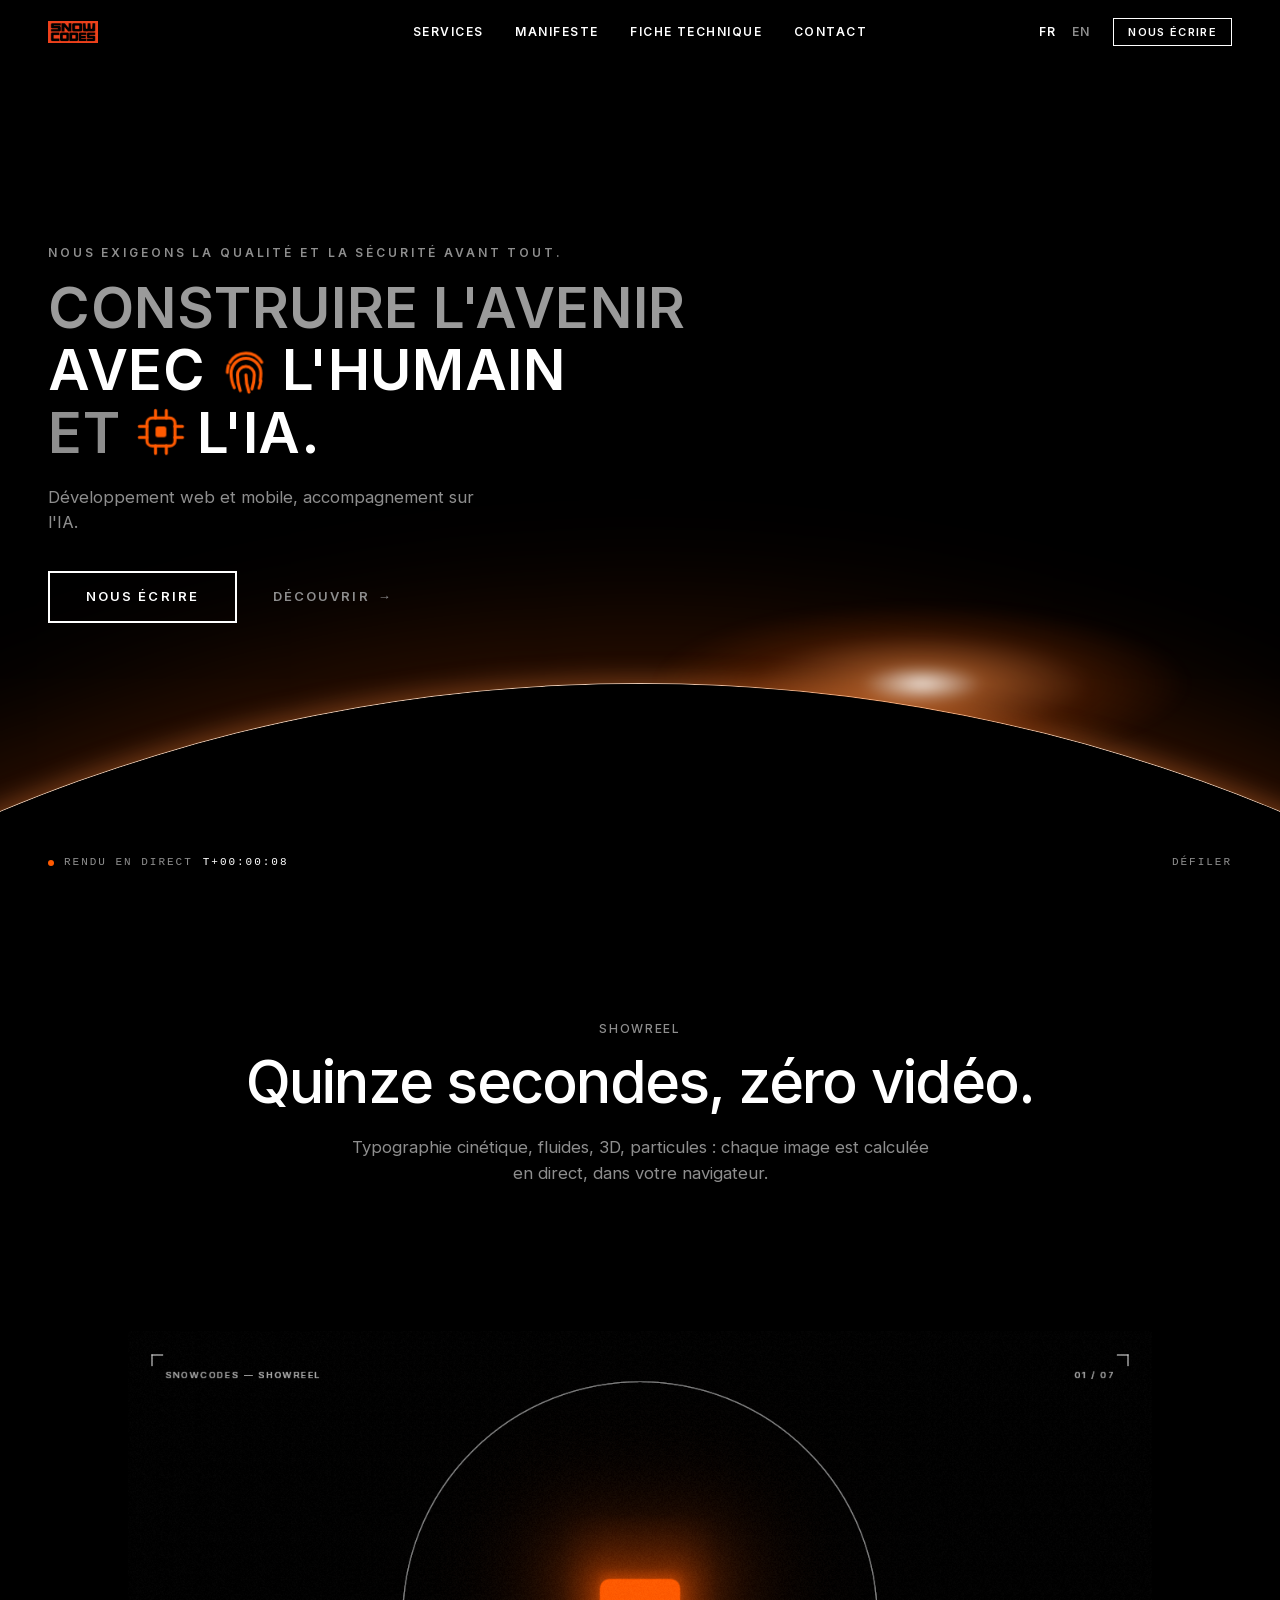
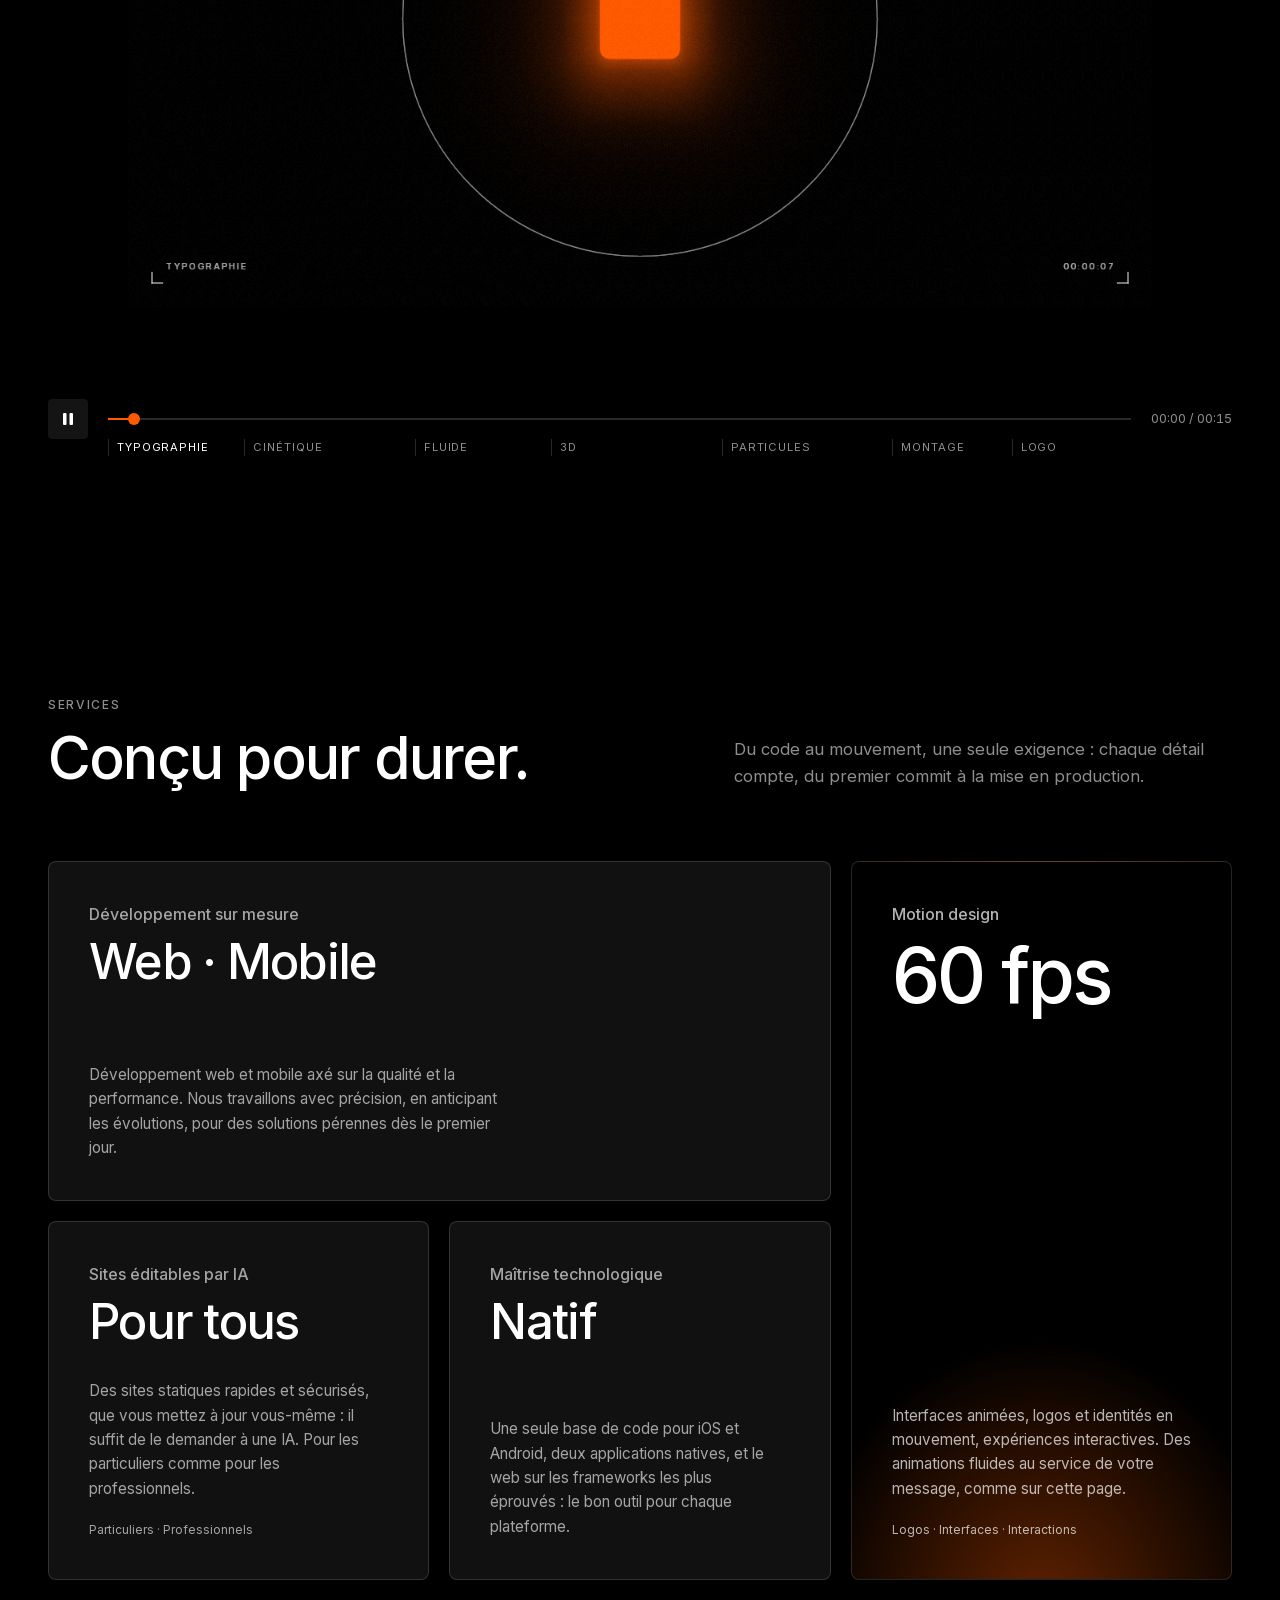
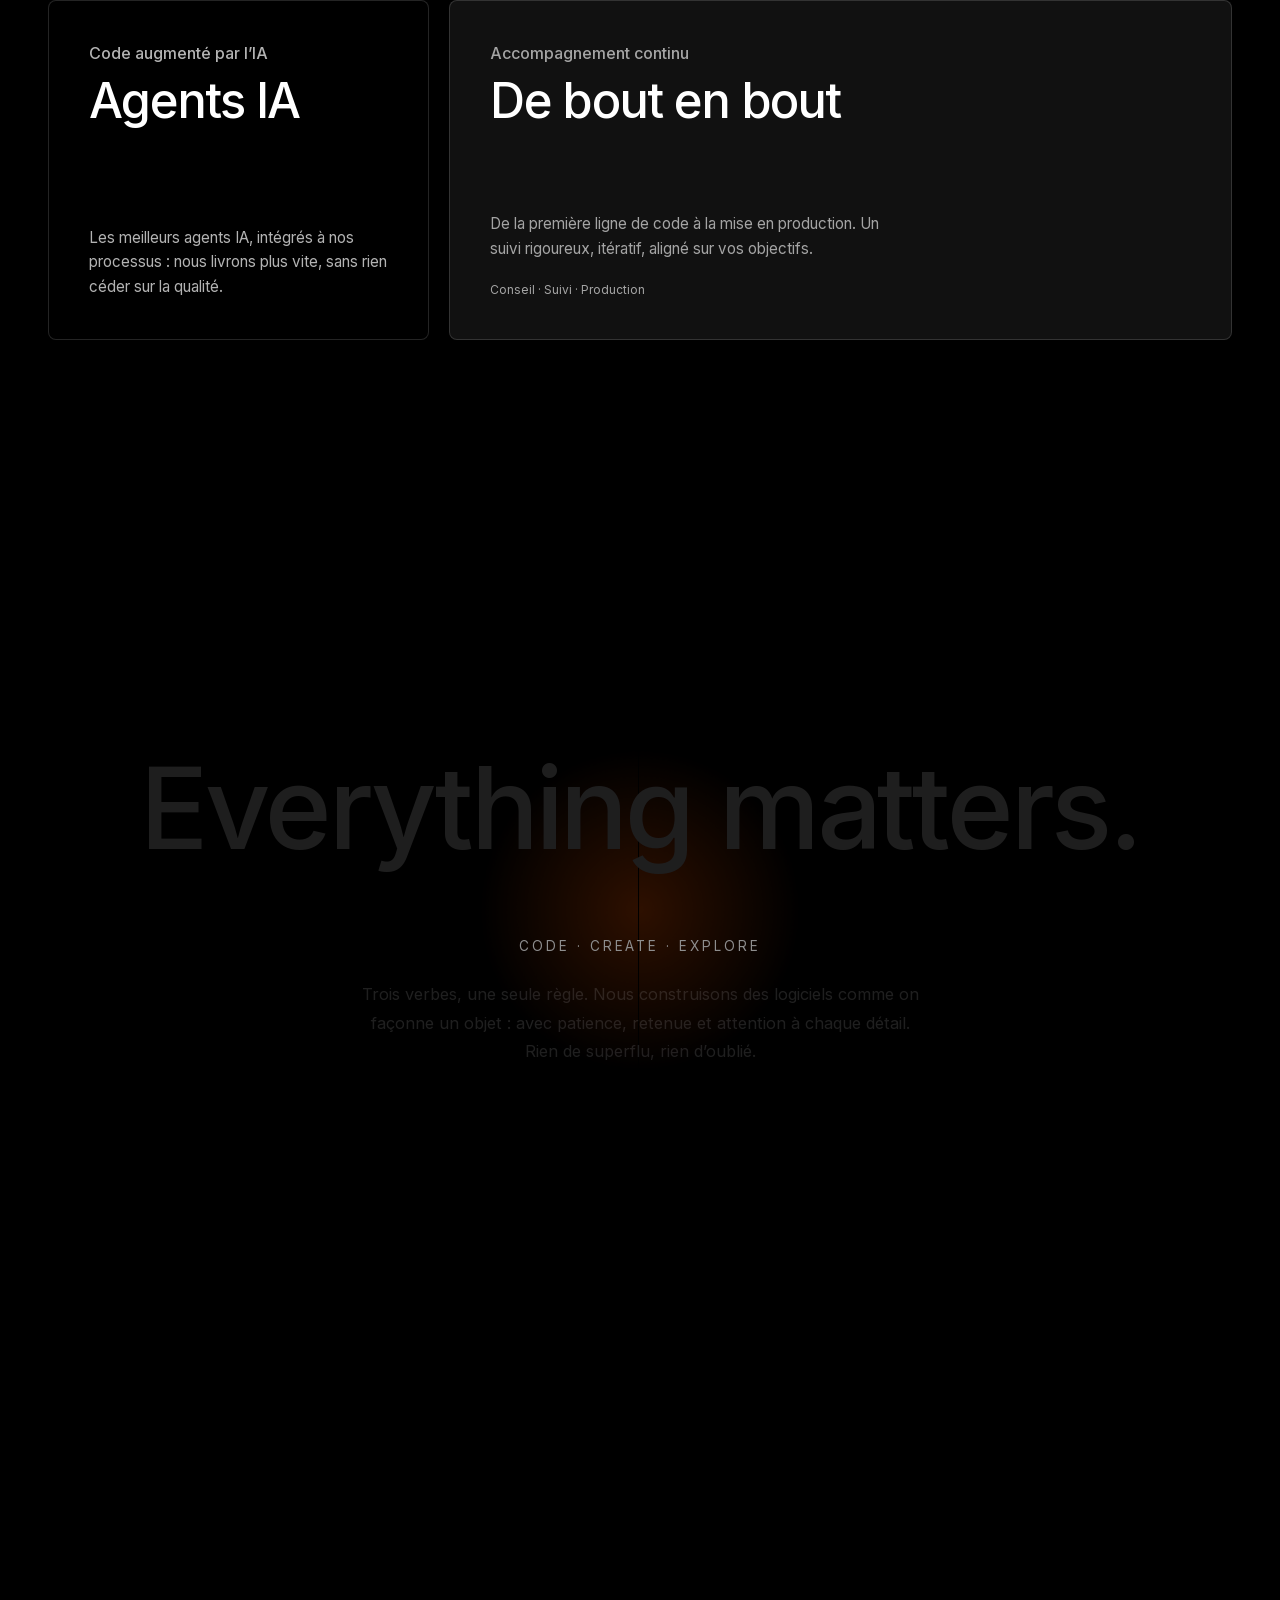
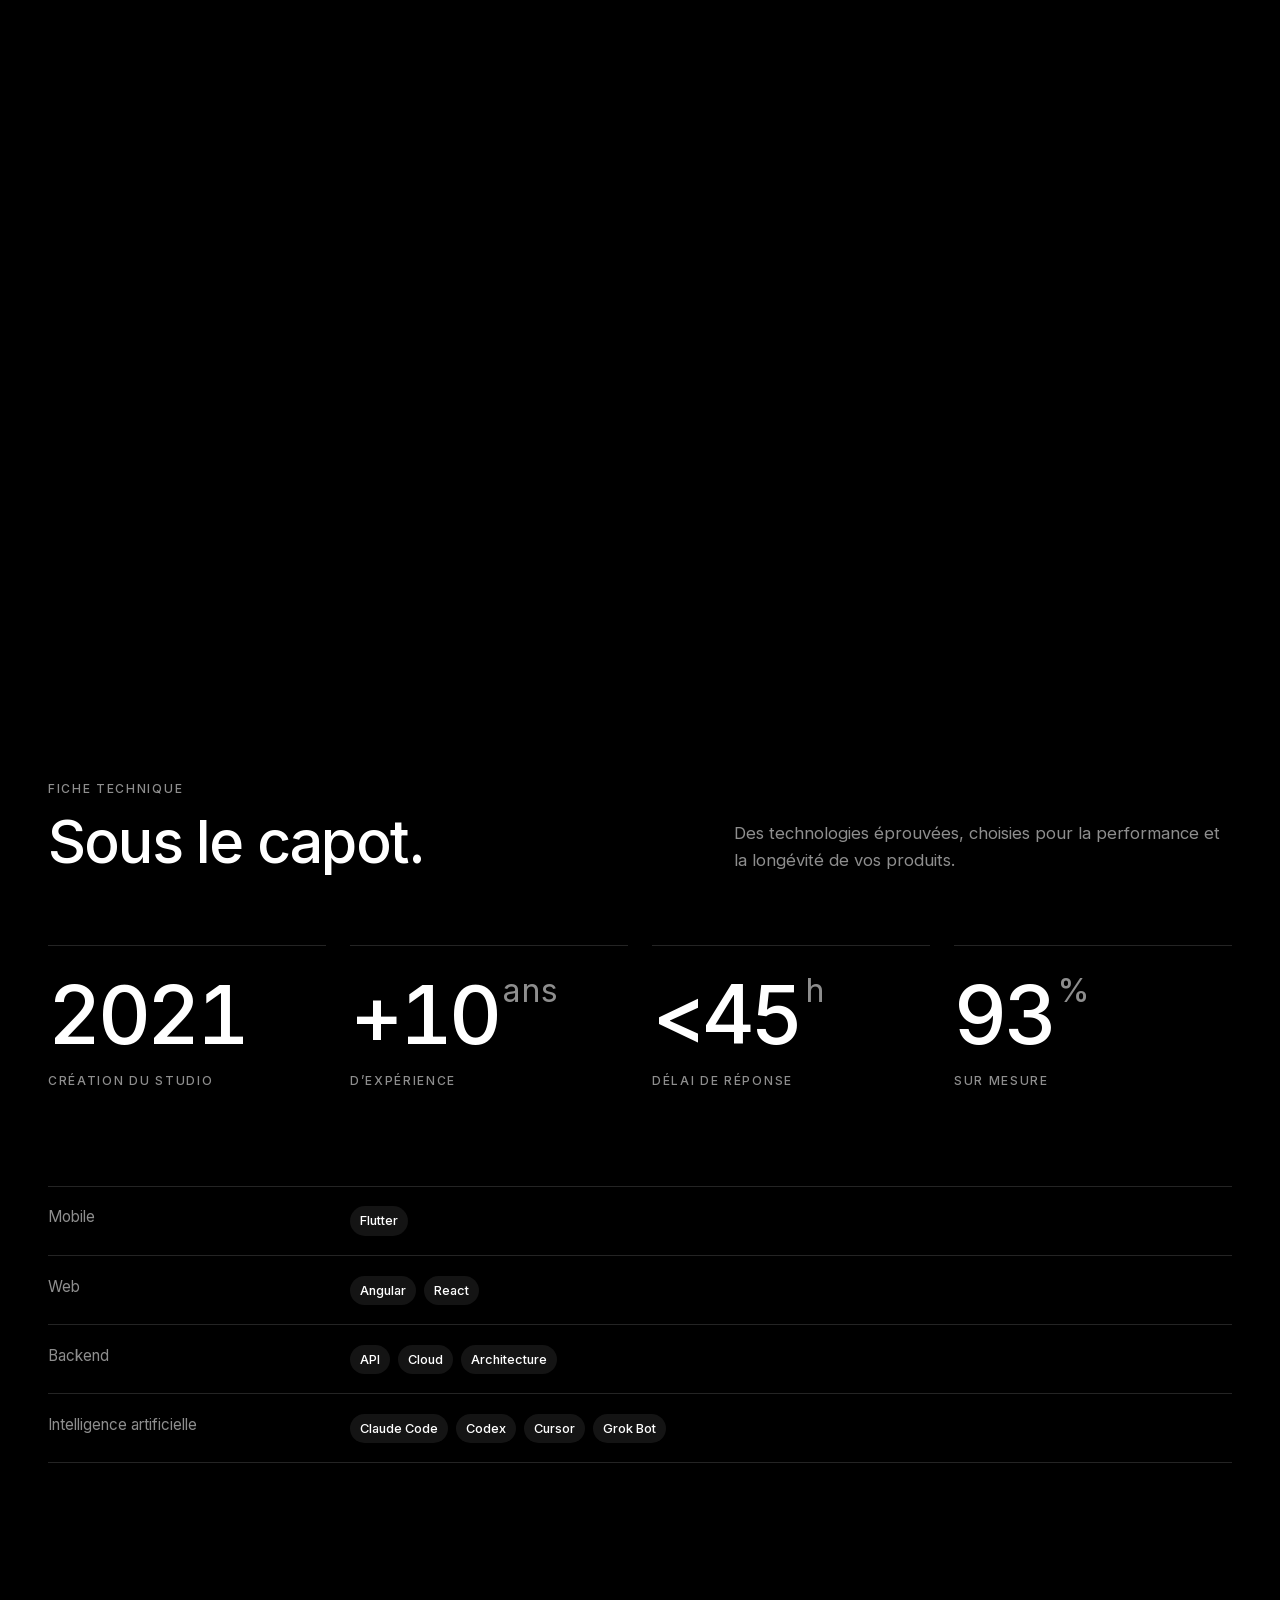
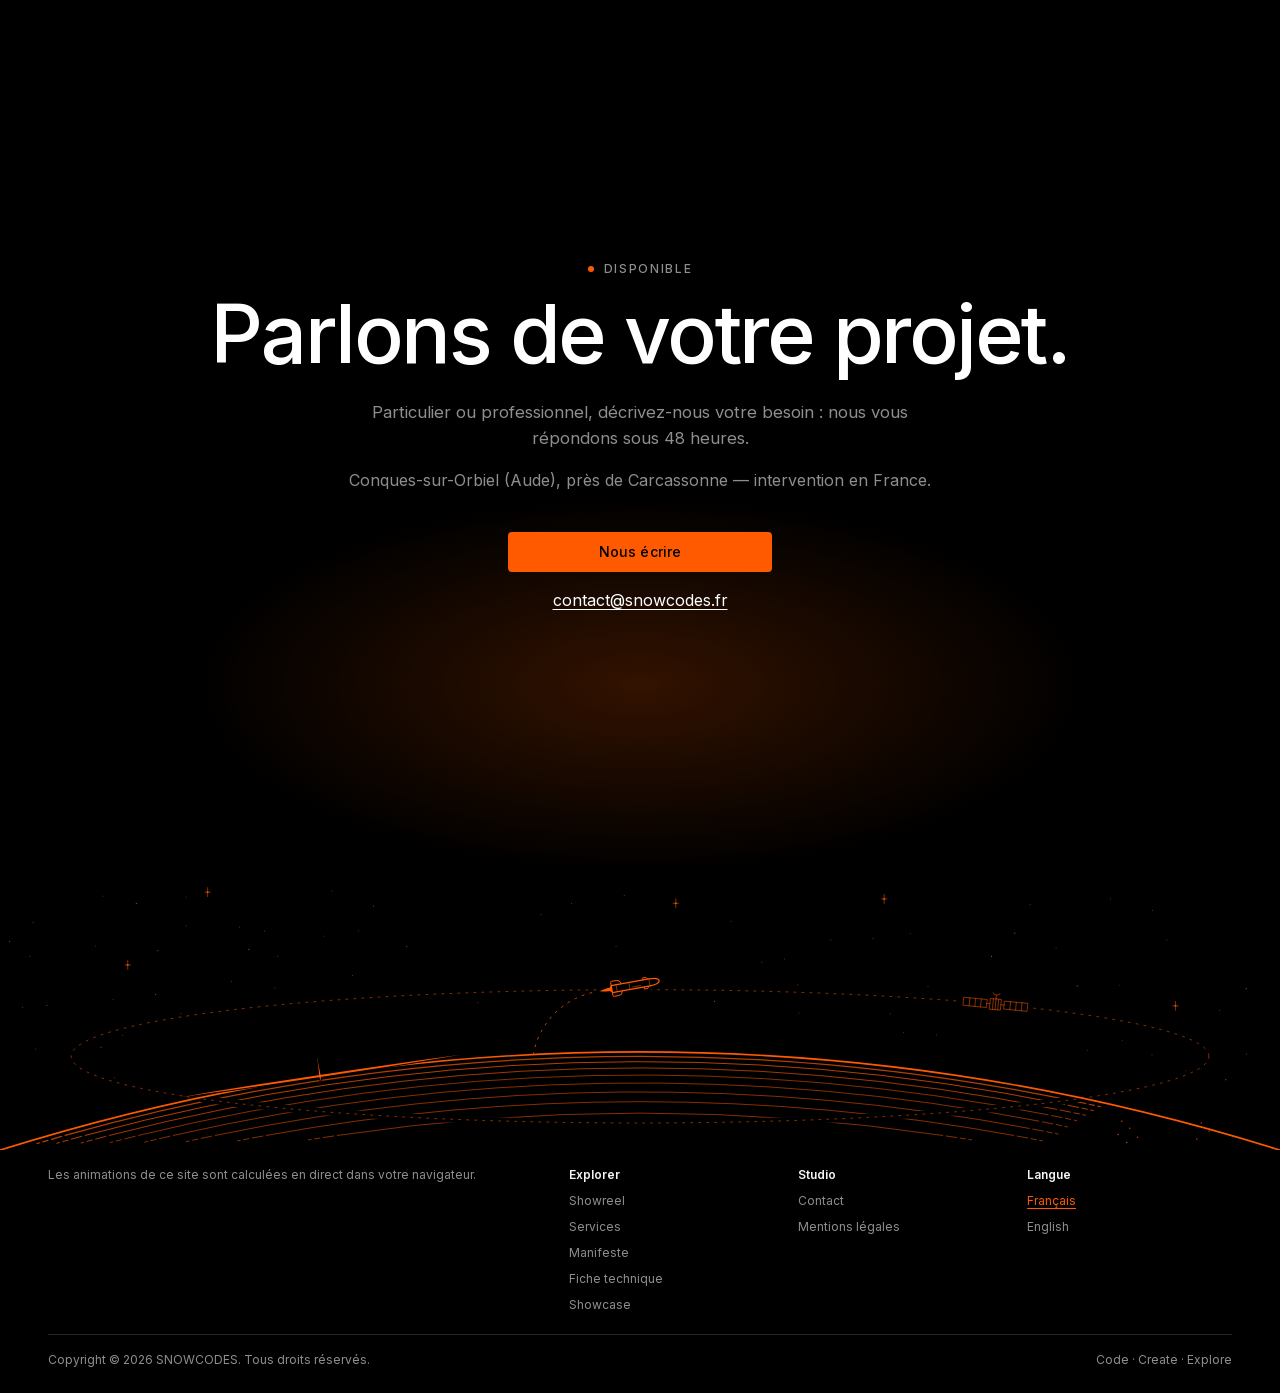
==== index.html @ 646b273c "Deploy snowcodes-oss/snowcodes@dd8000ca34773672d5d8e2f3c9a08f2ceae286dd" ====
<!DOCTYPE html><html lang="fr"><head><meta charset="UTF-8"><meta name="viewport" content="width=device-width, initial-scale=1.0"><title>Snowcodes | Développement web &amp; applications mobiles près de Carcassonne</title><meta name="description" content="Développement web et applications mobiles à Conques-sur-Orbiel, près de Carcassonne (Aude). Motion design, sites éditables par IA. contact@snowcodes.fr."><link rel="canonical" href="https://snowcodes.fr/"><meta name="theme-color" content="#000000"><link rel="alternate" hreflang="fr-FR" href="https://snowcodes.fr/"><link rel="alternate" hreflang="en" href="https://snowcodes.fr/en/"><link rel="alternate" hreflang="x-default" href="https://snowcodes.fr/"><meta property="og:type" content="website"><meta property="og:site_name" content="SNOWCODES"><meta property="og:locale" content="fr_FR"><meta property="og:locale:alternate" content="en_GB"><meta property="og:title" content="Snowcodes | Développement web &amp; applications mobiles près de Carcassonne"><meta property="og:description" content="Développement web et applications mobiles à Conques-sur-Orbiel, près de Carcassonne (Aude). Motion design, sites éditables par IA. contact@snowcodes.fr."><meta property="og:url" content="https://snowcodes.fr/"><meta property="og:image" content="https://snowcodes.fr/assets/web/og.jpg"><meta property="og:image:type" content="image/jpeg"><meta property="og:image:width" content="1200"><meta property="og:image:height" content="630"><meta property="og:image:alt" content="Logo SNOWCODES sur fond noir"><meta name="twitter:card" content="summary_large_image"><meta name="twitter:title" content="Snowcodes | Développement web &amp; applications mobiles près de Carcassonne"><meta name="twitter:description" content="Développement web et applications mobiles à Conques-sur-Orbiel, près de Carcassonne (Aude). Motion design, sites éditables par IA. contact@snowcodes.fr."><meta name="twitter:image" content="https://snowcodes.fr/assets/web/og.jpg"><meta name="twitter:image:alt" content="Logo SNOWCODES sur fond noir"><link rel="icon" href="/favicon.ico" sizes="any"><link rel="icon" type="image/svg+xml" href="data:image/svg+xml,%3Csvg xmlns='http://www.w3.org/2000/svg' viewBox='0 0 100 100'%3E%3Crect width='100' height='100' fill='%23000'/%3E%3Crect x='22' y='22' width='56' height='56' rx='6' fill='%23FF5A00'/%3E%3C/svg%3E"><link rel="apple-touch-icon" href="/apple-touch-icon.png"><link rel="preload" href="/fonts/inter-latin.woff2" as="font" type="font/woff2" crossorigin><script type="application/ld+json">{"@context":"https://schema.org","@graph":[{"@type":["ProfessionalService","Organization"],"@id":"https://snowcodes.fr/#organization","name":"SNOWCODES","url":"https://snowcodes.fr/","logo":{"@type":"ImageObject","url":"https://snowcodes.fr/assets/web/logo.webp","width":1200,"height":530},"image":"https://snowcodes.fr/assets/web/og.jpg","email":"contact@snowcodes.fr","founder":{"@type":"Person","name":"Alexandre Ruiz"},"foundingDate":"2021","address":{"@type":"PostalAddress","streetAddress":"10 rue Gaston Leroux","postalCode":"11600","addressLocality":"Conques-sur-Orbiel","addressRegion":"Occitanie","addressCountry":"FR"},"areaServed":{"@type":"Country","name":"France"},"vatID":"FR21908464076","description":"Studio de développement web et mobile, de motion design et de sites éditables par IA.","knowsAbout":["Développement web","Applications mobiles","Motion design","Sites éditables par IA","Flutter","Angular","React"],"sameAs":["https://www.linkedin.com/company/snowcodes","https://github.com/snowcodes-oss"],"identifier":{"@type":"PropertyValue","propertyID":"SIREN","value":"908464076"}},{"@type":"WebSite","@id":"https://snowcodes.fr/#website","url":"https://snowcodes.fr/","name":"SNOWCODES","inLanguage":["fr-FR","en"],"publisher":{"@id":"https://snowcodes.fr/#organization"}}]}</script><link rel="stylesheet" href="/_astro/Layout.QeLO0lf5.css"></head><body><a class="skip" href="#content">Aller au contenu</a><!-- Header --><header id="header"><div class="wrap"><a href="#" class="logo"><picture><source srcset="/assets/web/logo.webp" type="image/webp"><img src="/assets/web/logo.png" alt="SNOWCODES" width="1200" height="530"></picture></a><ul class="menu"><li><a href="#services">Services</a></li><li><a href="#manifesto">Manifeste</a></li><li><a href="#specs">Fiche technique</a></li><li><a href="#contact">Contact</a></li></ul><div class="menu-right"><nav class="lang" aria-label="Langue"><a href="/" hreflang="fr-FR" lang="fr" aria-current="page">FR<span class="sr-only">, Français</span></a><a href="/en/" hreflang="en" lang="en">EN<span class="sr-only">, English</span></a></nav><a href="mailto:contact@snowcodes.fr" class="cta">Nous écrire</a><button class="menu-btn" type="button" popovertarget="nav-panel">Menu</button></div></div></header><!-- Mobile nav: a native popover (Esc, focus and top layer for free) --><nav id="nav-panel" popover aria-label="Menu"><button class="menu-btn" type="button" popovertarget="nav-panel" popovertargetaction="hide" autofocus>Fermer</button><ul><li style="--i:0"><a href="#services">Services</a></li><li style="--i:1"><a href="#manifesto">Manifeste</a></li><li style="--i:2"><a href="#specs">Fiche technique</a></li><li style="--i:3"><a href="#contact">Contact</a></li></ul></nav><main id="content"><section class="hero" id="top"><div class="horizon" aria-hidden="true"></div><div class="wrap hero-head"><p class="hero-kicker">Nous exigeons la qualité et la sécurité avant tout.</p><h1 class="hero-title" aria-label="Construire l'avenir, avec l'humain et l'IA."><span class="ln" aria-hidden="true"><span class="w"><span style="--d:0.3s">Construire</span></span> <span class="w"><span style="--d:0.39s">l&#39;avenir</span></span> </span><span class="ln" aria-hidden="true"><span class="w"><span style="--d:0.75s">avec</span></span> <span class="duo human"><svg class="ic" viewBox="0 0 24 24"><path pathLength="1" style="--k:0" d="M4.6 8.6a8.5 8.5 0 0 1 14.8 0"></path><path pathLength="1" style="--k:1" d="M3.4 13.2c0-1.2.2-2.3.5-3.3"></path><path pathLength="1" style="--k:2" d="M6.6 20.2c-1-2-1.5-4.3-1.5-6.7a6.9 6.9 0 0 1 13.8 0c0 1.2-.1 2.3-.3 3.4"></path><path pathLength="1" style="--k:3" d="M9.4 21.6c-.9-2.3-1.3-4.7-1.3-7.3a3.9 3.9 0 0 1 7.8 0c0 2.4-.4 4.6-1.2 6.8"></path><path pathLength="1" style="--k:4" d="M12 14.3c0 3 .5 5.6 1.4 8"></path><path pathLength="1" style="--k:5" d="M18 20.4c.4-1 .7-2.1.9-3.3"></path></svg><span class="w"><span style="--d:1.25s">l&#39;humain</span></span></span></span><span class="ln" aria-hidden="true"><span class="plus">et</span> <span class="duo ai"><svg class="ic" viewBox="0 0 24 24"><rect pathLength="1" style="--k:0" x="5.5" y="5.5" width="13" height="13" rx="2.5"></rect><rect class="core" x="9.5" y="9.5" width="5" height="5" rx="1"></rect><path pathLength="1" style="--k:1" d="M9.5 2v3.5M14.5 2v3.5M9.5 18.5V22M14.5 18.5V22M2 9.5h3.5M2 14.5h3.5M18.5 9.5H22M18.5 14.5H22"></path></svg><span class="w"><span style="--d:2.6s">l&#39;IA.</span></span></span></span></h1><p class="hero-sub">Développement web et mobile, accompagnement sur l&#39;IA.</p><div class="hero-cta"><a href="#contact" class="btn-x">Nous écrire</a><a href="#services" class="link-x">Découvrir</a></div></div><div class="wrap telemetry"><span><i></i>Rendu en direct <b class="t-clock">T+00:00:00</b></span><a href="#showreel">Défiler</a></div></section><section class="block reel" id="showreel" data-play="Lecture" data-pause="Pause"><div class="wrap"><div class="sec-head-center reveal"><p class="eyebrow">Showreel</p><h2 class="sec-title">Quinze secondes, zéro vidéo.</h2><p class="sec-lead">Typographie cinétique, fluides, 3D, particules : chaque image est calculée en direct, dans votre navigateur.</p></div></div><div class="reel-frame"><canvas role="img" aria-label="Showreel SNOWCODES de 15 secondes, calculé en temps réel"></canvas></div><div class="wrap"><div class="reel-bar reveal" data-delay="2"><button class="reel-play" type="button" aria-label="Pause"><svg class="i-pause" viewBox="0 0 14 14" aria-hidden="true"><rect x="2" y="1" width="3.5" height="12" rx="1"></rect><rect x="8.5" y="1" width="3.5" height="12" rx="1"></rect></svg><svg class="i-play" viewBox="0 0 14 14" aria-hidden="true"><path d="M3 1.6v10.8a.7.7 0 0 0 1.05.6l8.9-5.4a.7.7 0 0 0 0-1.2L4.05 1a.7.7 0 0 0-1.05.6z"></path></svg></button><div class="reel-track"><input type="range" min="0" max="15" step="0.01" value="0" aria-label="Position dans le showreel"><ol class="reel-chapters" data-names="Typographie|Cinétique|Fluide|3D|Particules|Montage|Logo"></ol></div><span class="reel-tc">00:00 / 00:15</span></div></div></section><section class="block" id="services"><div class="wrap"><div class="sec-head reveal"><div><p class="eyebrow">Services</p><h2 class="sec-title">Conçu pour durer.</h2></div><p class="sec-lead">Du code au mouvement, une seule exigence : chaque détail compte, du premier commit à la mise en production.</p></div><div class="bento"><article class="tile reveal"><h3>Développement sur mesure</h3><p class="big">Web · Mobile</p><p>Développement web et mobile axé sur la qualité et la performance. Nous travaillons avec précision, en anticipant les évolutions, pour des solutions pérennes dès le premier jour.</p></article><article class="tile reveal" data-delay="1"><h3>Motion design</h3><p class="big">60 fps</p><p>Interfaces animées, logos et identités en mouvement, expériences interactives. Des animations fluides au service de votre message, comme sur cette page.</p><small>Logos · Interfaces · Interactions</small></article><article class="tile reveal" data-delay="2"><h3>Sites éditables par IA</h3><p class="big">Pour tous</p><p>Des sites statiques rapides et sécurisés, que vous mettez à jour vous-même : il suffit de le demander à une IA. Pour les particuliers comme pour les professionnels.</p><small>Particuliers · Professionnels</small></article><article class="tile reveal"><h3>Maîtrise technologique</h3><p class="big">Natif</p><p>Une seule base de code pour iOS et Android, deux applications natives, et le web sur les frameworks les plus éprouvés : le bon outil pour chaque plateforme.</p></article><article class="tile reveal" data-delay="1"><h3>Code augmenté par l’IA</h3><p class="big">Agents IA</p><p>Les meilleurs agents IA, intégrés à nos processus : nous livrons plus vite, sans rien céder sur la qualité.</p></article><article class="tile reveal" data-delay="2"><h3>Accompagnement continu</h3><p class="big">De bout en bout</p><p>De la première ligne de code à la mise en production. Un suivi rigoureux, itératif, aligné sur vos objectifs.</p><small>Conseil · Suivi · Production</small></article></div></div></section><section class="manifesto" id="manifesto"><div class="m-pin"><div class="wrap"><p class="m-big"><span class="mw">Everything</span> <span class="mw em">matters.</span></p><p class="m-verbs">Code · Create · Explore</p><p class="m-text">Trois verbes, une seule règle. Nous construisons des logiciels comme on façonne un objet : avec patience, retenue et attention à chaque détail. Rien de superflu, rien d’oublié.</p></div></div></section><section class="block specs-sec" id="specs"><div class="wrap"><div class="sec-head reveal"><div><p class="eyebrow">Fiche technique</p><h2 class="sec-title">Sous le capot.</h2></div><p class="sec-lead">Des technologies éprouvées, choisies pour la performance et la longévité de vos produits.</p></div><ul class="figures reveal"><li><b>2021</b><small>Création du studio</small></li><li><b>+10<sup>ans</sup></b><small>D’expérience</small></li><li><b>&lt;48<sup>h</sup></b><small>Délai de réponse</small></li><li><b>100<sup>%</sup></b><small>Sur mesure</small></li></ul><ul class="spec-table reveal"><li style="--i:0"><span>Mobile</span><span class="tags"><i>Flutter</i></span></li><li style="--i:1"><span>Web</span><span class="tags"><i>Angular</i><i>React</i></span></li><li style="--i:2"><span>Backend</span><span class="tags"><i>API</i><i>Cloud</i><i>Architecture</i></span></li><li style="--i:3"><span>Intelligence artificielle</span><span class="tags"><i>Claude Code</i><i>Codex</i><i>Cursor</i><i>Grok Bot</i></span></li></ul></div></section><section class="contact" id="contact"><div class="wrap"><p class="eyebrow status reveal"><i></i>Disponible</p><h2 class="sec-title reveal" data-delay="1">Parlons de votre projet.</h2><p class="sec-lead reveal" data-delay="1">Particulier ou professionnel, décrivez-nous votre besoin : nous vous répondons sous 48 heures.</p><p class="contact-where reveal" data-delay="1">Conques-sur-Orbiel (Aude), près de Carcassonne — intervention en France.</p><div class="btns reveal" data-delay="2"><a href="mailto:contact@snowcodes.fr" class="btn btn-primary">Nous écrire</a></div><p class="contact-mail reveal" data-delay="2"><a href="mailto:contact@snowcodes.fr">contact@snowcodes.fr</a></p></div></section><script type="module" src="/_astro/Home.astro_astro_type_script_index_0_lang.BuCk1Ku1.js"></script></main><footer class="fo" data-astro-cid-hzls3opy><!-- Illustration décorative (desktop puis mobile) : livrée par le designer (v2 « Orbite corrigée »), générateur hors dépôt. Retouches via le designer, pas à la main. --><svg class="fo-art fo-art--d" focusable="false" xmlns="http://www.w3.org/2000/svg" aria-hidden="true" preserveAspectRatio="xMidYMax slice" viewBox="0 0 1440 300" data-astro-cid-hzls3opy><path d="M312.3 82.6h.1m-3.2 35.4h.1m913.9 70.3zM138 171.5zm399.7-36.8h.1m834.1 8.7zM269.6 49.8zm94.6 10.1zm898.3 117.5zm-654-141.9h.1M857 89.3h.1M107.7 70.9h.1m774.5 14.7h.1m430.3-21.7zM33.5 82.5h.1m609.3-59.3h.1m-382.7 87.5h.1m562.1-67.3h.1m579.7 149.2h.1M209.3 16zM40.2 186.7zm857.1-72.1h.1m146.6 1.7zm9.6 54.7zM129 219.1zM693 71.4h.1m308.5 75.8h.1M373.3 9.2zm-75.7 45zM1296 193.4zm-36.2-78.2zM203.4 147h.1m199.6-93h.1m495.3 92.3h.1M116 14.9zm1133.3 2.9zm-233 150.2h.1M37.1 44.6h.1m1150.9 28.8zM982 62.6h.1M25.3 140.1zM1024 56.9zm-627.5 47.3h.1m900.1-73.4zm37.3 180.4zm-399.5-147h.1m-807.5 67zM702.2 14.1h.1M1159 24.2zm-949.6 24z" class="fo-s fo-f fo-o" data-astro-cid-hzls3opy></path><path d="M280.1 74.7h.1M52.7 137.8zm404.9-66.6zm-37.4-45.3h.1m791.6 89.9zM10.8 65.6zM1402 118.9zM113.7 184.8h.1M1115.5 82.6zM1379 221.3zM177.5 76zm-24.1-53zm988.2 33.5zm-337.7 76.6h.1m-628.9-7.6h.1" class="fo-s fo-d2 fo-o" data-astro-cid-hzls3opy></path><path d="M1322.4 138.2zm-1178.8-46h.1m850.9-74.3h.1m-761.2-7.6h.1m526.6 12.6h.1" class="fo-s fo-d3 fo-o" data-astro-cid-hzls3opy></path><path d="M1322.4 133.2v10m-3-5h6m-1181.7-51v10m-3-5h6m848-79.3v10m-3-5h6M233.6 5.3v10m-3-5h6m523.7 7.6v10m-3-5h6" class="fo-s fo-f fo-o" data-astro-cid-hzls3opy></path><path d="M73.2 284a2395 2395 0 0 1 1132.5-39.2m3.9.8 11.8 2.5m3.9.8 5.8 1.3m3.9.8 3 .7M57.8 288.4l11.5-3.3m-21.1 6.1 5.7-1.7m-12.4 3.6 2.8-.8" class="fo-s fo-w12 fo-o fo-a2" data-astro-cid-hzls3opy></path><path d="M95.8 284a2389 2389 0 0 1 1101.9-34.8m3.9.9 11.8 2.4m3.9.8 5.9 1.3m3.9.8 2.9.7M80.3 288.2l11.6-3.2m-21.2 5.9 5.8-1.6M64 292.8l2.8-.8" class="fo-s fo-o" data-astro-cid-hzls3opy></path><path d="M123.1 284a2382 2382 0 0 1 1065.6-29.4m4 .8 11.7 2.4m3.9.8 5.9 1.2m3.9.9 3 .6M107.6 288.1l11.6-3.1M98 290.7l5.8-1.6m-12.6 3.4 2.9-.8" class="fo-s fo-w09 fo-o fo-a2" data-astro-cid-hzls3opy></path><path d="M155.9 284A2374 2374 0 0 1 1179 260.8m3.9.8 11.8 2.3m3.9.8 5.9 1.3m3.9.8 2.9.6m-1071 20.5L152 285m-21.3 5.3 5.8-1.5m-12.6 3.3 2.9-.8" class="fo-s fo-f fo-o" data-astro-cid-hzls3opy></path><path d="M195 284a2365 2365 0 0 1 973.7-16.1m3.9.8 11.8 2.3m3.9.8 5.9 1.2m3.9.8 2.9.6M179.4 287.6l11.7-2.7m-21.4 5 5.9-1.4m-12.7 3 2.9-.7" class="fo-s fo-f fo-o fo-a2" data-astro-cid-hzls3opy></path><path d="M242.1 284a2355 2355 0 0 1 915.8-7.9m4 .7 11.8 2.3m3.9.8 5.9 1.2m3.9.7 2.9.6m-963.9 4.9 11.8-2.5m-21.5 4.6 5.8-1.3m-12.7 2.8 3-.6" class="fo-s fo-f fo-o" data-astro-cid-hzls3opy></path><path d="M299.6 284a2344 2344 0 0 1 840.8 0m3.9.7 11.8 2.2m3.9.8 5.9 1.1m3.9.8 3 .5m-888.9-3.2 11.8-2.2m-21.6 4.1 5.9-1.1m-12.8 2.4 3-.5" class="fo-s fo-f fo-o fo-a2" data-astro-cid-hzls3opy></path><path d="M379.5 284a2331 2331 0 0 1 681 0m3.9.6 11.9 1.8m4 .6 5.9.9m3.9.7 3 .5m-729.4-2.7 11.9-1.8m-21.8 3.3 5.9-.9m-12.8 2.1 3-.5" class="fo-s fo-f fo-o" data-astro-cid-hzls3opy></path><path d="M1262 268zm8.9 8zm-13.1 7zm21.9 3zm-12.1 6zm83.9-22zm8.9 9zm-14.1 9z" class="fo-s fo-w16 fo-o" data-astro-cid-hzls3opy></path><path d="M1211.8 243a640 75 0 0 1-983.6 0" class="fo-r" data-astro-cid-hzls3opy></path><path d="M-2 301.2a2400 2400 0 0 1 1444 0" class="fo-s fo-w16" data-astro-cid-hzls3opy></path><g class="fo-sun" data-astro-cid-hzls3opy><circle cx="360" cy="217.2" r="4.5" class="fo-k" data-astro-cid-hzls3opy></circle><path d="M359.8 216q36-5.5 72.1-10.7a5346 5346 0 0 1 86.3-12.1l-30.4 5-55.6 9-72 11.1zm.4 2.3q-36 5.5-72.1 10.7-27.9 4.1-55.8 7.9l-30.5 4.3 30.4-5.1 55.6-9 72-11.1zm-1-1a347 347 0 0 0-2.7-23.1l-1.9-12.6 1.9 12.5q1.9 11.5 4.3 22.9zm1.6-.3a46 46 0 0 0 .6 9.1 54 54 0 0 0-2.2-8.8z" class="fo-r fo-r2" data-astro-cid-hzls3opy></path><path d="M359.8 216q36-5.5 72.1-10.7a5346 5346 0 0 1 86.3-12.1l-30.4 5-55.6 9-72 11.1zm.4 2.3q-36 5.5-72.1 10.7-27.9 4.1-55.8 7.9l-30.5 4.3 30.4-5.1 55.6-9 72-11.1zm-1-1a347 347 0 0 0-2.7-23.1l-1.9-12.6 1.9 12.5q1.9 11.5 4.3 22.9zm1.6-.3a46 46 0 0 0 .6 9.1 54 54 0 0 0-2.2-8.8z" class="fo-g" data-astro-cid-hzls3opy></path><circle cx="360" cy="217.2" r="1.5" class="fo-g" data-astro-cid-hzls3opy></circle></g><ellipse cx="720" cy="195" class="fo-s fo-f fo-o fo-t" rx="640" ry="75" data-astro-cid-hzls3opy></ellipse><path d="m1084.2 133.1 71.6 6.8m-34.6-16.3-1.8 18.9" class="fo-r" data-astro-cid-hzls3opy></path><path d="m1114.6 130 12 1-1.2 12-12-1zm-30-1.4 25.9 2.5-.9 9-25.9-2.5zm45.8 4.4 25.9 2.4-.9 9-25.9-2.5z" class="fo-b fo-f fo-o" data-astro-cid-hzls3opy></path><path d="m1110 135.6 4 .3m12 1.2 4 .3m-9.4-6.9.3-4m-3.7-2.8a4 2 5.4 0 0 8 .7m-34.1 4.8-.9 9m7.3-8.3-.8 9m7.3-8.4-.9 9m33.8-6-.9 9m7.3-8.3-.8 9m7.3-8.4-.9 9m-31.3-13.6-1.2 12m4.2-11.7-1.2 12m4.2-11.7-1.2 12" class="fo-s fo-f fo-o" data-astro-cid-hzls3opy></path><path d="M600 193a87 87 0 0 1 70.6-70.6" class="fo-s fo-f fo-t" data-astro-cid-hzls3opy></path><g class="fo-rk" data-astro-cid-hzls3opy><path d="m729.1 109-1.6-2q-.5-.9-1.5-.7l-2.8.5q-1 .1-.4 1l1.4 2.1zm-30 5.4-.6-1.7q-1.3-3.7-5.2-3l-5.3 1q-1.2.1-1 1.3l.8 4.4zm31 .6-.7 2.5q-.2 1-1.2 1.2l-2.8.5q-1 .1-.7-.8l.6-2.6zm-30 5.3v1.7q.1 4-3.8 4.6l-5.3 1q-1.2.2-1.4-1l-.8-4.3zm-12.5-5 42.3-7.4c4.5-.8 11-1 11.6 2s-5.7 5.1-10.2 5.9l-42.3 7.5zm.2 1-1.1.8.8 4.9 1.3.3z" class="fo-r" data-astro-cid-hzls3opy></path><path d="M686.8 117.6c-3.8.4-8.5 2.5-12.3 4.1 4.1.3 9.3.6 13-.2z" class="fo-r fo-r3" data-astro-cid-hzls3opy></path><path d="m729.1 109-1.6-2q-.5-.9-1.5-.7l-2.8.5q-1 .1-.4 1l1.4 2.1zm-30 5.4-.6-1.7q-1.3-3.7-5.2-3l-5.3 1q-1.2.1-1 1.3l.8 4.4zm31 .6-.7 2.5q-.2 1-1.2 1.2l-2.8.5q-1 .1-.7-.8l.6-2.6zm-30 5.3v1.7q.1 4-3.8 4.6l-5.3 1q-1.2.2-1.4-1l-.8-4.3z" class="fo-b" data-astro-cid-hzls3opy></path><path d="m687.6 115.4 42.3-7.5c4.5-.8 11-1 11.6 2s-5.7 5.1-10.2 5.9l-42.3 7.5zm.2 1-1.1.7.8 4.9 1.3.3z" class="fo-b fo-w12" data-astro-cid-hzls3opy></path><path d="m693 114.4 1.4 7.9m12.9-10.4 1.4 7.9m21.2-11.9 1.4 7.9m-19.5 1.2 8.8-1.6" class="fo-s fo-f fo-o" data-astro-cid-hzls3opy></path><path d="M686.8 117.6c-3.8.4-8.5 2.5-12.3 4.1 4.1.3 9.3.6 13-.2z" class="fo-g" data-astro-cid-hzls3opy></path></g></svg><svg class="fo-art fo-art--m" focusable="false" xmlns="http://www.w3.org/2000/svg" aria-hidden="true" preserveAspectRatio="xMidYMax slice" viewBox="0 0 780 520" data-astro-cid-hzls3opy><path d="M-2 462.2a690 690 0 0 1 704.4-47.4m5.4 2.7 10.6 5.6m5.2 2.9 5.3 2.9m5.2 3 2.6 1.5" class="fo-s fo-w12 fo-o" data-astro-cid-hzls3opy></path><path d="M-2 476.8A678 678 0 0 1 690 422m5.4 2.7 10.7 5.5m5.3 2.8 5.2 2.9m5.3 2.9 2.6 1.4" class="fo-s fo-o" data-astro-cid-hzls3opy></path><path d="M-2 494.1a664 664 0 0 1 678.2-63.2m5.4 2.6 10.8 5.3m5.3 2.8 5.3 2.8m5.3 2.9 2.6 1.4" class="fo-s fo-w09 fo-o" data-astro-cid-hzls3opy></path><path d="M22.9 496a648 648 0 0 1 638.5-54.4m5.4 2.5 10.8 5.2m5.4 2.7 5.3 2.8m5.3 2.7 2.7 1.5M8.2 506.4l9.8-7m-19.4 14.2 4.8-3.6" class="fo-s fo-f fo-o" data-astro-cid-hzls3opy></path><path d="M55.7 496a630 630 0 0 1 590.1-41.7m5.5 2.4 10.9 5.1m5.4 2.6 5.3 2.7m5.4 2.7 2.7 1.4M40.6 505.8l10-6.6m-19.9 13.3 4.9-3.4m-12.3 8.6 2.5-1.7" class="fo-s fo-f fo-o" data-astro-cid-hzls3opy></path><path d="M95.1 496A610 610 0 0 1 630 469.2m5.5 2.4 10.9 4.9m5.4 2.6 5.5 2.6m5.3 2.6 2.7 1.4M79.5 504.9l10.4-6m-20.7 12.2 5.2-3.1m-12.8 7.9 2.6-1.6" class="fo-s fo-f fo-o" data-astro-cid-hzls3opy></path><path d="M515.2 343.3a340 95 0 0 1-250.4 0" class="fo-r" data-astro-cid-hzls3opy></path><path d="M-2 450.1a700 700 0 0 1 784 0" class="fo-s fo-w16" data-astro-cid-hzls3opy></path><g class="fo-sun" data-astro-cid-hzls3opy><circle cx="110" cy="388.4" r="9" class="fo-k" data-astro-cid-hzls3opy></circle><path d="M109.1 386.3a3160 3160 0 0 1 89.4-37.4l21.5-8.5a1984 1984 0 0 1-59.2 27.8q-24.8 11.5-49.9 22.3zm1.8 4.2A3165 3165 0 0 1 0 436.4l20.9-9.9a2665 2665 0 0 1 88.2-40.2zm-2.4-1.4a445 445 0 0 0-13-33.8l-7.9-18.2 8 18.1q7.3 16.6 15.9 32.6zm3-1.3a72 72 0 0 0 4.9 15.3 72 72 0 0 0-7.9-14z" class="fo-r fo-r2" data-astro-cid-hzls3opy></path><path d="M109.1 386.3a3160 3160 0 0 1 89.4-37.4l21.5-8.5a1984 1984 0 0 1-59.2 27.8q-24.8 11.5-49.9 22.3zm1.8 4.2A3165 3165 0 0 1 0 436.4l20.9-9.9a2665 2665 0 0 1 88.2-40.2zm-2.4-1.4a445 445 0 0 0-13-33.8l-7.9-18.2 8 18.1q7.3 16.6 15.9 32.6zm3-1.3a72 72 0 0 0 4.9 15.3 72 72 0 0 0-7.9-14z" class="fo-g" data-astro-cid-hzls3opy></path><circle cx="110" cy="388.4" r="3" class="fo-g" data-astro-cid-hzls3opy></circle></g><ellipse cx="390" cy="255" class="fo-s fo-f fo-o fo-t" rx="340" ry="95" data-astro-cid-hzls3opy></ellipse><path d="M300 335.8a110 110 0 0 1 46.5-80.5" class="fo-s fo-f fo-t" data-astro-cid-hzls3opy></path><g class="fo-rk" data-astro-cid-hzls3opy><path d="m425 194.5-3.8-2q-1.3-.9-2.6 0l-3.7 2.6q-1.3 1 0 1.7l3.6 2.3zm-40 28-2-2q-4.3-4.5-9.5-.9l-7.1 5q-1.6 1-.5 2.7l4 5.7zm45.5-20.2.7 4.3q.3 1.5-1 2.5l-3.7 2.5q-1.3 1-1.6-.6l-1-4zm-40 28 1.2 2.5q2.8 5.7-2.4 9.4l-7.1 5q-1.6 1-2.7-.5l-4-5.8zm-21.4 1.4 56.3-39.4c6-4.2 15.3-8.8 18.1-4.9s-4.9 11.2-10.7 15.3l-56.4 39.5zm.9 1.3-1.1 1.8 4.5 6.5 2-.4z" class="fo-r" data-astro-cid-hzls3opy></path><path d="M369.3 235.4a78 78 0 0 0-15 14.4 78 78 0 0 0 18.7-9.1z" class="fo-r fo-r3" data-astro-cid-hzls3opy></path><path d="m425 194.5-3.8-2q-1.3-.9-2.6 0l-3.7 2.6q-1.3 1 0 1.7l3.6 2.3zm-40 28-2-2q-4.3-4.5-9.5-.9l-7.1 5q-1.6 1-.5 2.7l4 5.7zm45.5-20.2.7 4.3q.3 1.5-1 2.5l-3.7 2.5q-1.3 1-1.6-.6l-1-4zm-40 28 1.2 2.5q2.8 5.7-2.4 9.4l-7.1 5q-1.6 1-2.7-.5l-4-5.8z" class="fo-b" data-astro-cid-hzls3opy></path><path d="m369 231.7 56.4-39.4c6-4.2 15.3-8.8 18.1-4.9s-4.9 11.2-10.7 15.3l-56.4 39.5zm1 1.3-1.1 1.8 4.5 6.5 2-.4z" class="fo-b fo-w12" data-astro-cid-hzls3opy></path><path d="m376.3 226.7 7.3 10.5m11.7-23.8 7.3 10.4m22.8-31.5 7.4 10.4m-27.6 15 11.8-8.2" class="fo-s fo-f fo-o" data-astro-cid-hzls3opy></path><path d="M369.3 235.4a78 78 0 0 0-15 14.4 78 78 0 0 0 18.7-9.1z" class="fo-g" data-astro-cid-hzls3opy></path></g></svg><div class="wrap" data-astro-cid-hzls3opy><div class="fo-id" data-astro-cid-hzls3opy><p class="fine" data-astro-cid-hzls3opy>Les animations de ce site sont calculées en direct dans votre navigateur.</p></div><nav class="dir" aria-label="Liens du site" data-astro-cid-hzls3opy><div data-astro-cid-hzls3opy><h2 data-astro-cid-hzls3opy>Explorer</h2><a href="#showreel" data-astro-cid-hzls3opy>Showreel</a><a href="#services" data-astro-cid-hzls3opy>Services</a><a href="#manifesto" data-astro-cid-hzls3opy>Manifeste</a><a href="#specs" data-astro-cid-hzls3opy>Fiche technique</a><a href="/showcase/" data-astro-cid-hzls3opy>Showcase</a></div><div data-astro-cid-hzls3opy><h2 data-astro-cid-hzls3opy>Studio</h2><a href="#contact" data-astro-cid-hzls3opy>Contact</a><a href="/mentions-legales/" data-astro-cid-hzls3opy>Mentions légales</a></div><div data-astro-cid-hzls3opy><h2 data-astro-cid-hzls3opy>Langue</h2><a href="/" hreflang="fr-FR" lang="fr" aria-current="page" data-astro-cid-hzls3opy>Français</a><a href="/en/" hreflang="en" lang="en" data-astro-cid-hzls3opy>English</a></div></nav><div class="bottom" data-astro-cid-hzls3opy><span data-astro-cid-hzls3opy>Copyright &copy; <span id="year" data-astro-cid-hzls3opy>2026</span> SNOWCODES. Tous droits réservés.</span><span data-astro-cid-hzls3opy>Code · Create · Explore</span></div></div></footer><script type="module" src="/_astro/Layout.astro_astro_type_script_index_0_lang.I574Bdt9.js"></script></body></html>
---- _astro/Layout.QeLO0lf5.css ----
.fo[data-astro-cid-hzls3opy]{background:var(--black);color:var(--muted);padding-top:0}.fo--rule[data-astro-cid-hzls3opy]{border-top:1px solid var(--rule)}.fo[data-astro-cid-hzls3opy] .place[data-astro-cid-hzls3opy],.fo[data-astro-cid-hzls3opy] h2[data-astro-cid-hzls3opy]{color:var(--light)}.fo-mail[data-astro-cid-hzls3opy]{padding-bottom:4px;font-size:1.0625rem}.fo-mail[data-astro-cid-hzls3opy] a[data-astro-cid-hzls3opy]{color:var(--light);text-underline-offset:4px;padding-block:2px;text-decoration:underline 1px}.fo[data-astro-cid-hzls3opy] .dir[data-astro-cid-hzls3opy] a[data-astro-cid-hzls3opy]{margin-block:-3px;padding-block:3px}.fo[data-astro-cid-hzls3opy] .fine[data-astro-cid-hzls3opy]{border-bottom:0;max-width:64ch}.fo-id[data-astro-cid-hzls3opy]{border-bottom:1px solid var(--rule)}.fo[data-astro-cid-hzls3opy] a[data-astro-cid-hzls3opy]:hover,.fo[data-astro-cid-hzls3opy] a[data-astro-cid-hzls3opy][aria-current=page]{color:var(--orange)}.fo[data-astro-cid-hzls3opy] a[data-astro-cid-hzls3opy][aria-current=page],.fo[data-astro-cid-hzls3opy] a[data-astro-cid-hzls3opy][aria-current=page]:hover{text-underline-offset:3px;text-decoration:underline 1px}@media (width>=1025px){.fo[data-astro-cid-hzls3opy] .wrap[data-astro-cid-hzls3opy]{column-gap:var(--gutter);grid-template-columns:5fr 7fr;display:grid}.fo-id[data-astro-cid-hzls3opy]{border-bottom:0}.fo[data-astro-cid-hzls3opy] .place[data-astro-cid-hzls3opy]{padding-top:16px}.fo[data-astro-cid-hzls3opy] .dir[data-astro-cid-hzls3opy]{border-bottom:0;grid-template-columns:repeat(3,minmax(0,1fr))}.fo[data-astro-cid-hzls3opy] .bottom[data-astro-cid-hzls3opy]{border-top:1px solid var(--rule);grid-column:1/-1}}@media (width<=720px){.fo[data-astro-cid-hzls3opy] .dir[data-astro-cid-hzls3opy]{grid-template-columns:repeat(2,minmax(0,1fr));padding-bottom:7px}.fo[data-astro-cid-hzls3opy] .dir[data-astro-cid-hzls3opy]>div[data-astro-cid-hzls3opy]:first-child{grid-row:span 2}.fo[data-astro-cid-hzls3opy] .dir[data-astro-cid-hzls3opy]>div[data-astro-cid-hzls3opy]:nth-child(3){grid-column:2}.fo[data-astro-cid-hzls3opy] .dir[data-astro-cid-hzls3opy] div[data-astro-cid-hzls3opy]{gap:0}.fo[data-astro-cid-hzls3opy] .dir[data-astro-cid-hzls3opy] a[data-astro-cid-hzls3opy]{margin-block:0;padding-block:13px}.fo-mail[data-astro-cid-hzls3opy] a[data-astro-cid-hzls3opy]{padding-block:9px;display:inline-block}}.fo-art[data-astro-cid-hzls3opy]{pointer-events:none;width:100%;display:block}.fo-art--d[data-astro-cid-hzls3opy]{height:max(min(20.8333vw,360px),13.8889vw)}.fo-art--m[data-astro-cid-hzls3opy]{height:min(66.6667vw,360px);display:none}@media (width<=720px){.fo-art--d[data-astro-cid-hzls3opy]{display:none}.fo-art--m[data-astro-cid-hzls3opy]{display:block}}.fo-s[data-astro-cid-hzls3opy],.fo-b[data-astro-cid-hzls3opy],.fo-r[data-astro-cid-hzls3opy]{stroke-linecap:round;stroke-linejoin:round;vector-effect:non-scaling-stroke}.fo-s[data-astro-cid-hzls3opy]{fill:none;stroke:var(--orange);stroke-width:1px}.fo-b[data-astro-cid-hzls3opy]{fill:var(--black);stroke:var(--orange);stroke-width:1px}.fo-r[data-astro-cid-hzls3opy]{fill:none;stroke:var(--black);stroke-width:7px}.fo-r3[data-astro-cid-hzls3opy]{stroke-width:3px}.fo-r2[data-astro-cid-hzls3opy],.fo-d3[data-astro-cid-hzls3opy]{stroke-width:2px}.fo-g[data-astro-cid-hzls3opy]{fill:var(--orange)}.fo-k[data-astro-cid-hzls3opy]{fill:var(--black)}.fo-f[data-astro-cid-hzls3opy]{stroke-width:.75px}.fo-w09[data-astro-cid-hzls3opy]{stroke-width:.9px}.fo-w12[data-astro-cid-hzls3opy],.fo-d2[data-astro-cid-hzls3opy]{stroke-width:1.2px}.fo-w16[data-astro-cid-hzls3opy]{stroke-width:1.6px}.fo-o[data-astro-cid-hzls3opy]{stroke-opacity:.7}.fo-t[data-astro-cid-hzls3opy]{stroke-dasharray:2 6}.fo-rk[data-astro-cid-hzls3opy]{transform-box:fill-box;transform-origin:50%}.fo-art--d[data-astro-cid-hzls3opy] .fo-sun[data-astro-cid-hzls3opy]{transform-origin:360px 217.2px}@media (width<=1099px){.fo-art--d[data-astro-cid-hzls3opy] .fo-a2[data-astro-cid-hzls3opy]{display:none}.fo-art--d[data-astro-cid-hzls3opy] .fo-rk[data-astro-cid-hzls3opy],.fo-art--d[data-astro-cid-hzls3opy] .fo-sun[data-astro-cid-hzls3opy]{transform:scale(1.4)}}@media (width>=1800px){.fo-f[data-astro-cid-hzls3opy],.fo-w09[data-astro-cid-hzls3opy]{stroke-width:1px}}@media (forced-colors:active){.fo-art[data-astro-cid-hzls3opy]{display:none}}@font-face{font-family:Inter;font-weight:300 600;font-display:swap;src:url(/fonts/inter-latin.woff2)format("woff2")}*,:before,:after{box-sizing:border-box;margin:0;padding:0}:root{--black:#000;--ink:#171a20;--graphite:#111;--steel:#1c1c1e;--white:#fff;--light:#f4f4f4;--light-2:#e8e8e8;--grey:#8e8e8e;--grey-2:#5c5e62;--orange:#ff5a00;--orange-dark:#e04f00;--font:"Inter", -apple-system, BlinkMacSystemFont, "Helvetica Neue", Arial, sans-serif;--ease:cubic-bezier(.25, .1, .25, 1);--ease-out:cubic-bezier(.16, 1, .3, 1);--gutter:48px;--max:1280px;--radius:4px;--muted:var(--grey);--rule:#ffffff24;--chip:#ffffff14}html{scroll-behavior:smooth;background:var(--black)}body{font-family:var(--font);background:var(--black);color:var(--white);-webkit-font-smoothing:antialiased;-moz-osx-font-smoothing:grayscale;font-weight:400;line-height:1.5;overflow-x:hidden}::selection{background:var(--orange);color:var(--white)}img{max-width:100%;display:block}a{color:inherit;text-decoration:none}:focus-visible{outline:2px solid var(--orange);outline-offset:3px}.btn-primary:focus-visible,.skip:focus-visible{outline-color:#000}.skip{z-index:200;border-radius:var(--radius);background:var(--white);color:#000;padding:8px 14px;font-weight:500;position:absolute;top:12px;left:12px;transform:translateY(-150%)}.skip:focus{transform:none}.sr-only{clip-path:inset(50%);white-space:nowrap;border:0;width:1px;height:1px;margin:-1px;padding:0;position:absolute;overflow:hidden}.wrap{width:100%;max-width:var(--max);padding-left:var(--gutter);padding-right:var(--gutter);margin:0 auto}.btn{border-radius:var(--radius);letter-spacing:.01em;min-width:264px;height:40px;transition:background .33s var(--ease), color .33s var(--ease);justify-content:center;align-items:center;padding:0 24px;font-size:.875rem;font-weight:500;display:inline-flex}.btn-primary{background:var(--orange);color:#000}.btn-primary:hover{background:var(--orange-dark)}.btn-light{background:var(--light);color:var(--ink)}.btn-light:hover{background:var(--white)}.btns{flex-wrap:wrap;justify-content:center;gap:20px;display:flex}.eyebrow{letter-spacing:.14em;text-transform:uppercase;color:var(--muted);font-size:.75rem;font-weight:500}header{--hl:#ffffff1a;--dim:var(--grey);z-index:100;height:64px;color:var(--white);transition:background .4s,color .4s;position:fixed;top:0;left:0;right:0}header.scrolled{background:#000000e6}header .wrap{grid-template-columns:1fr auto 1fr;align-items:center;height:100%;display:grid}.logo img{width:auto;height:22px}.menu{align-items:center;gap:4px;list-style:none;display:flex;position:relative}.menu:before{content:"";z-index:-1;width:var(--w,0);transform:translateX(var(--x,0));border-radius:var(--radius);background:var(--hl);opacity:0;transition:opacity .3s var(--ease);position:absolute;top:0;bottom:0;left:0}.menu.hl:before{opacity:1;transition:opacity .3s var(--ease), transform .45s var(--ease-out), width .45s var(--ease-out)}.menu a,.menu-right a,.menu-btn{border-radius:var(--radius);letter-spacing:.12em;text-transform:uppercase;align-items:center;height:32px;padding:0 14px;font-size:.75rem;font-weight:600;transition:background .3s,color .4s;display:inline-flex}.menu-right a:hover,.menu-btn:hover{background:var(--hl)}.menu-right{justify-content:flex-end;align-items:center;gap:4px;display:flex}.menu-right .cta{border:1.5px solid;border-radius:0;height:28px;margin-left:8px;padding:0 14px;font-size:.6875rem}.menu-right .cta:hover{background:var(--white);color:var(--black)}.lang{margin-right:4px;display:flex}.menu-right .lang a{letter-spacing:.08em;color:var(--dim);padding:0 8px;font-size:.75rem}.menu-right .lang a[aria-current=page]{color:inherit}.menu-btn{color:inherit;cursor:pointer;background:0 0;border:0;font-family:inherit;display:none}#nav-panel{width:auto;height:auto;padding:12px var(--gutter) 48px;background:var(--black);color:var(--white);opacity:0;transition:opacity .4s var(--ease), display .4s allow-discrete, overlay .4s allow-discrete;border:0;margin:0;inset:0}#nav-panel:popover-open{opacity:1}@starting-style{#nav-panel:popover-open{opacity:0}}body:has(#nav-panel:popover-open){overflow:hidden}#nav-panel .menu-btn{margin-left:auto;display:flex}#nav-panel ul{margin-top:48px;list-style:none}#nav-panel li{border-bottom:1px solid var(--rule);opacity:0;transition:translate .8s var(--ease-out), opacity .8s var(--ease-out);transition-delay:calc(.1s + var(--i) * 50ms);translate:0 16px}#nav-panel:popover-open li{opacity:1;translate:none}@starting-style{#nav-panel:popover-open li{opacity:0;translate:0 16px}}#nav-panel a{letter-spacing:-.02em;padding:18px 0;font-size:1.75rem;font-weight:500;display:block}#nav-panel a[aria-current=page]{color:var(--orange)}@keyframes breathe{0%,to{opacity:1}50%{opacity:.35}}.hero{--h:0;background:var(--black);grid-template-rows:1fr auto;min-height:100svh;padding:120px 0 32px;display:grid;position:relative;overflow:hidden}.horizon{aspect-ratio:1;background:var(--black);width:max(260vw,1400px);translate:-50% calc(var(--h) * -14vh);opacity:0;animation:dawn 3s .1s var(--ease-out) forwards;border-radius:50%;position:absolute;top:76%;left:50%;transform:translateY(12vh);box-shadow:0 -1px #ffe4d1d9,0 -6px 24px #ff8a3d59,0 -50px 140px #ff5a0033}.horizon:before{content:"";filter:blur(6px);opacity:0;width:60vw;height:18vw;animation:sunrise 2.6s 1.4s var(--ease-out) forwards;background:radial-gradient(50% 50%,#fff6eef2,#ff8a3d80 16%,#ff5a0024 44%,#0000 70%);position:absolute;top:0;left:calc(50% + 22vw);translate:-50% -50%;scale:.2 .05}.horizon:after{content:"";background:var(--black);border-radius:50%;position:absolute;inset:0}@keyframes dawn{to{opacity:1;transform:none}}.hero.away *,.hero.away :before,.hero.away :after{animation-play-state:paused}@keyframes sunrise{to{opacity:1;scale:1}}.hero-head{z-index:1;opacity:calc(1 - var(--h) * 1.6);transform:translateY(calc(var(--h) * -48px));align-self:end;padding-bottom:26vh;position:relative}.hero-kicker{letter-spacing:.24em;text-transform:uppercase;color:var(--grey);opacity:0;animation:riseIn 1.2s .3s var(--ease-out) forwards;font-size:.75rem;font-weight:600}.hero-title{letter-spacing:.01em;text-transform:uppercase;margin-top:16px;font-size:clamp(2.25rem,4.4vw,4.5rem);font-weight:600;line-height:1.05}.hero-title .ln{display:block}.hero-title .ln:first-child{color:#9a9a9a}.hero-title .w{vertical-align:top;padding-bottom:.06em;display:inline-block;overflow:hidden}.hero-title .w>span{animation:rise 1.2s var(--d) var(--ease-out) forwards;display:inline-block;transform:translateY(105%)}.duo{white-space:nowrap;display:inline-block}.ic{vertical-align:-.1em;fill:none;width:.92em;height:.92em;stroke:var(--orange);stroke-width:1.4px;stroke-linecap:round;stroke-linejoin:round;margin-right:.18em;overflow:visible}.ic [pathLength]{stroke-dasharray:1;stroke-dashoffset:1px;opacity:0;animation:draw .9s var(--ease-out) forwards;animation-delay:calc(var(--t0) + var(--k) * .14s)}.human{--t0:1s}.ai{--t0:2.35s}@keyframes draw{0%{opacity:1}to{opacity:1;stroke-dashoffset:0}}.ai .core{fill:var(--orange);stroke:none;opacity:0;animation:riseIn .6s 2.9s var(--ease-out) forwards}.plus{color:var(--grey);opacity:0;animation:plusIn .7s 2.1s var(--ease-out) forwards;display:inline-block;scale:.4}@keyframes plusIn{to{opacity:1;scale:1}}.human .ic,.plus,.ai .ic{animation:sync 4.8s calc(3.6s + var(--s)) ease-in-out infinite}.human .ic{--s:0s}.plus{--s:.35s;animation:plusIn .7s 2.1s var(--ease-out) forwards, sync 4.8s 3.95s ease-in-out infinite}.ai .ic{--s:.7s}@keyframes sync{0%,30%,50%,80%,to{filter:none;color:var(--grey)}10%{filter:drop-shadow(0 0 10px #ff5a00f2);color:var(--orange)}60%{filter:drop-shadow(0 0 10px #ff5a00f2);color:var(--orange)}}@keyframes rise{to{transform:none}}.hero-sub{max-width:44ch;color:var(--grey);opacity:0;animation:riseIn 1.2s 3s var(--ease-out) forwards;margin-top:20px;font-size:clamp(1rem,1.3vw,1.1875rem);line-height:1.5}.hero-cta{opacity:0;animation:riseIn 1.2s 3.2s var(--ease-out) forwards;flex-wrap:wrap;align-items:center;gap:16px 36px;margin-top:36px;display:flex}.btn-x{border:2px solid var(--white);background:linear-gradient(var(--white), var(--white)) 0 100% / 100% 0 no-repeat;letter-spacing:.16em;text-transform:uppercase;height:52px;transition:background-size .4s var(--ease-out), color .4s var(--ease-out);align-items:center;padding:0 36px;font-size:.8125rem;font-weight:600;display:inline-flex}.btn-x:hover{color:var(--black);background-size:100% 100%}.link-x{letter-spacing:.16em;text-transform:uppercase;color:var(--grey);transition:color .3s var(--ease);font-size:.8125rem;font-weight:600}.link-x:after{content:"→";transition:translate .3s var(--ease-out);margin-left:8px;display:inline-block}.link-x:hover{color:var(--white)}.link-x:hover:after{translate:4px}.telemetry{z-index:1;letter-spacing:.18em;text-transform:uppercase;color:var(--grey);opacity:0;animation:riseIn 1.2s 3.6s var(--ease-out) forwards;justify-content:space-between;font:500 .6875rem/1 ui-monospace,SF Mono,Menlo,monospace;display:flex;position:relative}.telemetry span{align-items:center;gap:10px;display:inline-flex}.telemetry i{background:var(--orange);border-radius:50%;width:6px;height:6px;animation:2s ease-in-out infinite breathe}.telemetry b{font-variant-numeric:tabular-nums;color:var(--white);font-weight:500}.telemetry a{transition:color .3s var(--ease)}.telemetry a:hover{color:var(--white)}section.block{padding:120px 0}.sec-title{letter-spacing:-.03em;margin-top:12px;font-size:clamp(2.25rem,4.6vw,4rem);font-weight:500;line-height:1.08}.sec-lead{max-width:600px;color:var(--muted);margin-top:20px;font-size:clamp(1rem,1.3vw,1.2rem);line-height:1.6}.sec-head-center{text-align:center;margin-bottom:72px}.sec-head-center .sec-lead{margin-left:auto;margin-right:auto}.sec-head{grid-template-columns:minmax(0,1.25fr) minmax(0,1fr);align-items:end;gap:20px 64px;margin-bottom:72px;display:grid}.sec-head .sec-lead{margin-top:0}.reel-frame{--c:0;aspect-ratio:16/9;background:var(--black);cursor:pointer;max-width:177.778svh;scale:calc(1 - var(--c) * .2);will-change:scale;margin:0 auto;position:relative;overflow:hidden}.reel-frame canvas{width:100%;height:100%;display:block;position:absolute;inset:0}.reel-off .reel-frame{background:url(/assets/web/logo.webp) 50%/40% no-repeat,url(/assets/web/logo.png) 50%/40% no-repeat;background-color:var(--black);cursor:default}.reel-off .reel-bar{visibility:hidden}.reel-bar{grid-template-columns:auto minmax(0,1fr) auto;align-items:start;gap:20px;margin-top:20px;display:grid}.reel-play{border-radius:var(--radius);width:40px;height:40px;color:var(--white);cursor:pointer;background:#ffffff14;border:0;place-items:center;transition:background .3s;display:grid}.reel-play:hover{background:#ffffff29}.reel-play svg{fill:currentColor;width:14px;height:14px}.reel-play .i-play,.reel.paused .reel-play .i-pause{display:none}.reel.paused .reel-play .i-play{display:block}.reel-track input{--p:0%;-webkit-appearance:none;appearance:none;cursor:pointer;background:0 0;width:100%;height:40px;margin:0;display:block}.reel-track input::-webkit-slider-runnable-track{background:linear-gradient(var(--orange), var(--orange)) 0 / var(--p) 100% no-repeat, #ffffff29;height:2px}.reel-track input::-moz-range-track{background:#ffffff29;height:2px}.reel-track input::-moz-range-progress{background:var(--orange);height:2px}.reel-track input::-webkit-slider-thumb{-webkit-appearance:none;background:var(--orange);border-radius:50%;width:12px;height:12px;margin-top:-5px}.reel-track input::-moz-range-thumb{background:var(--orange);border:0;border-radius:50%;width:12px;height:12px}.reel-chapters{list-style:none;display:flex}.reel-chapters li{flex:1 1 0;min-width:0}.reel-chapters button{max-width:100%;font:inherit;letter-spacing:.08em;text-transform:uppercase;color:var(--grey);white-space:nowrap;text-overflow:ellipsis;cursor:pointer;background:0 0;border:0;border-left:1px solid #ffffff29;padding:0 8px;font-size:.7rem;transition:color .3s;display:block;overflow:hidden}.reel-chapters button:hover,.reel-chapters .on button{color:var(--white)}.reel-tc{color:var(--grey);font-variant-numeric:tabular-nums;font-size:.8rem;line-height:40px}.bento{grid-template-columns:repeat(3,minmax(0,1fr));gap:20px;display:grid}.tile{border:1px solid var(--rule);background:var(--graphite);--sub:#ffffff9e;border-radius:8px;flex-direction:column;min-height:340px;padding:40px;display:flex}.tile:first-child,.tile:nth-child(6){grid-column:span 2}.tile:nth-child(2),.tile:nth-child(5){background:var(--black);color:var(--white);--sub:#ffffffb3}.tile:nth-child(2){background:radial-gradient(90% 55% at 50% 105%, #ff5a0061, transparent 70%), var(--black);grid-row:span 2}.tile h3{color:var(--sub,var(--grey-2));font-size:1rem;font-weight:500}.tile .big{letter-spacing:-.035em;text-wrap:balance;margin-top:10px;font-size:clamp(2.25rem,3.8vw,3.5rem);font-weight:500;line-height:1.05}.tile:nth-child(2) .big{font-size:clamp(3rem,6vw,5.5rem)}.tile p:not(.big){max-width:46ch;color:var(--sub,var(--grey-2));margin-top:auto;padding-top:32px;font-size:.95rem;line-height:1.6}.tile small{color:var(--sub,var(--grey-2));margin-top:20px;font-size:.75rem}.works{grid-template-columns:repeat(3,minmax(0,1fr));gap:56px 24px;display:grid}.work{flex-direction:column;display:flex}.work .shot{background:var(--steel);border-radius:8px;display:block;position:relative;overflow:hidden}.work .shot:after{content:"";border-radius:inherit;box-shadow:inset 0 0 0 1px var(--rule);pointer-events:none;position:absolute;inset:0}.work img,.work video{aspect-ratio:16/10;object-fit:cover;width:100%;height:auto;transition:transform 1s var(--ease-out);display:block}.work:hover img,.work:hover video{transform:scale(1.04)}.work .num{letter-spacing:.12em;color:var(--grey);margin-top:24px;font-size:.75rem;font-weight:500}.work h2,.work h2,.work h3{letter-spacing:-.015em;margin-top:8px;font-size:1.35rem;font-weight:500;line-height:1.25;transition:color .3s}.work:hover h2,.work:hover h2,.work:hover h3{color:var(--orange)}.work p{color:var(--grey);margin-top:10px;font-size:.92rem;line-height:1.65}.work small{color:var(--grey);margin-top:16px;font-size:.75rem}section.showcase,section.legal,section.not-found{min-height:100vh;padding-top:180px}.not-found .btns{justify-content:flex-start;margin-top:40px}.legal-sec{grid-template-columns:minmax(0,1fr) minmax(0,1.4fr);gap:96px;margin-top:80px;display:grid}.legal-sec h2{padding-top:20px;font-size:1.1rem;font-weight:500}.legal-text{border-top:1px solid var(--rule);color:var(--grey);padding-top:20px;font-size:.95rem;line-height:1.7}.legal-text p+p{margin-top:16px}.legal a,.legal button{text-underline-offset:3px;text-decoration:underline}.legal button{font:inherit;color:inherit;cursor:pointer;background:0 0;border:0;padding:0}.legal a:hover,.legal button:hover{color:var(--orange)}.menu a[aria-current=page]{background:var(--hl)}.spec-table{list-style:none;position:relative}.spec-table li{grid-template-columns:minmax(0,200px) minmax(0,1fr);gap:24px;padding:20px 0;font-size:.95rem;display:grid;position:relative}.figures{grid-template-columns:repeat(4,minmax(0,1fr));gap:40px 24px;margin-bottom:96px;list-style:none;display:grid}.figures li{border-top:1px solid var(--rule);padding-top:28px}.figures b{letter-spacing:-.04em;font-variant-numeric:tabular-nums;font-size:clamp(3rem,6.4vw,5.5rem);font-weight:500;line-height:1;display:block}.figures sup{letter-spacing:0;vertical-align:top;color:var(--muted);margin-left:4px;font-size:.4em;font-weight:400}.figures small{letter-spacing:.14em;text-transform:uppercase;color:var(--muted);margin-top:16px;font-size:.75rem;font-weight:500;display:block}.specs-sec .spec-table li{grid-template-columns:repeat(4,minmax(0,1fr))}.specs-sec .spec-table li>:last-child{grid-column:span 3}.spec-table.reveal{opacity:1;translate:none}.spec-table:before,.spec-table li:after{content:"";background:var(--rule);height:1px;position:absolute;left:0;right:0}.spec-table:before{top:0}.spec-table li:after{bottom:0}.spec-table.reveal:before,.spec-table.reveal li:after{transform-origin:0;transition:transform 1.4s var(--ease-out) calc(var(--i,0) * 80ms);transform:scaleX(0)}.spec-table.reveal li>*{opacity:0;transition:opacity 1s var(--ease-out) calc(var(--i) * 80ms + .2s)}.spec-table.visible:before,.spec-table.visible li:after{transform:none}.spec-table.visible li>*{opacity:1}.spec-table li span:first-child{color:var(--muted)}.spec-table li span:last-child{font-weight:500}.spec-table .tags{flex-wrap:wrap;gap:8px;display:flex}.spec-table .tags i{background:var(--chip);border-radius:999px;padding:5px 10px;font-size:.8rem;font-style:normal;font-weight:500}.manifesto{--p:0;background:var(--black);height:200vh;position:relative}.m-pin{text-align:center;align-items:center;height:100svh;display:flex;position:sticky;top:0;overflow:hidden}.m-pin:before{content:"";width:120vmax;height:120vmax;transform:scale(calc(.3 + var(--p) * .9));will-change:transform;background:radial-gradient(closest-side,#ff5a002e,#0000 70%);margin:-60vmax 0 0 -60vmax;position:absolute;top:50%;left:50%}.manifesto .wrap{position:relative}.m-big{--b:0;--s:0;letter-spacing:-.035em;transform:scale(calc(1.06 - var(--s) * .06));will-change:transform;font-size:clamp(2.6rem,8.4vw,7.4rem);font-weight:500;line-height:1.02;position:relative}.m-big .mw{--lit:#fff;--lit2:#c8c8c8;white-space:nowrap;background:linear-gradient(to top, var(--lit), var(--lit2) calc(50% - .4em), #fff4ea calc(50% - .05em), #1e1e1e calc(50% + .4em)) 0 calc(var(--s) * 100%) / 100% calc(200% + .8em) no-repeat;color:#0000;-webkit-background-clip:text;background-clip:text;margin:-.12em 0;padding:.12em 0;display:inline-block}.m-big .em{--lit:#ff8a3d;--lit2:var(--orange)}.m-big:after{content:"";background:linear-gradient(90deg, transparent, var(--orange) 22%, #fff4ea 50%, var(--orange) 78%, transparent);width:100vw;height:2px;transform:translateX(-50%) scaleX(var(--b));opacity:var(--b);margin-top:.18em;position:absolute;top:100%;left:50%;box-shadow:0 0 16px 1px #ff5a00b3,0 0 120px 24px #ff5a002e}.m-verbs{--v:0;letter-spacing:.22em;text-transform:uppercase;color:var(--grey);opacity:var(--v);translate:0 calc((1 - var(--v)) * 16px);margin-top:56px;font-size:.85rem}.m-text{max-width:560px;margin:40px auto 0;font-size:1.02rem;line-height:1.75}.m-text .wd{opacity:.12}.contact{text-align:center;background:radial-gradient(50% 30% at 50% 78%, #ff5a0033, transparent 70%), var(--black);align-items:center;min-height:100svh;padding:140px 0;display:flex}.contact .sec-title{font-size:clamp(2.5rem,6.4vw,5.5rem)}.contact .sec-lead{margin-left:auto;margin-right:auto}.contact .btns{margin-top:40px}.contact-where,.contact-mail{color:var(--grey);margin-top:16px}.contact-mail a{color:var(--white);text-underline-offset:3px;text-decoration:underline}.contact .status{align-items:center;gap:10px;display:inline-flex}.contact .status i{background:var(--orange);border-radius:50%;width:6px;height:6px;animation:2.6s ease-in-out infinite breathe}footer{color:var(--muted);padding:16px 0 24px;font-size:.75rem;line-height:1.5}footer .place{padding:20px 0 4px;font-size:.8125rem}footer .fine,footer .dir{border-bottom:1px solid var(--rule);padding:16px 0 20px}footer .dir{grid-template-columns:repeat(auto-fill,minmax(140px,1fr));gap:24px;display:grid}footer .dir div{flex-direction:column;align-items:flex-start;gap:8px;display:flex}footer h2{font-size:inherit;font-weight:600}footer a:hover{text-underline-offset:2px;text-decoration:underline}footer .bottom{flex-wrap:wrap;justify-content:space-between;gap:8px 24px;padding-top:16px;display:flex}.reveal{opacity:0;transition:opacity .9s var(--ease-out), translate .9s var(--ease-out);translate:0 24px}.reveal[data-delay="1"]{transition-delay:.1s}.reveal[data-delay="2"]{transition-delay:.2s}.reveal.visible{opacity:1;translate:none}@keyframes riseIn{0%{opacity:0;transform:translateY(16px)}to{opacity:1;transform:translateY(0)}}@media (width<=1000px){.bento,.works{grid-template-columns:repeat(2,minmax(0,1fr))}.tile:nth-child(2){grid-row:auto}.sec-head{grid-template-columns:1fr;margin-bottom:48px}.legal-sec{grid-template-columns:1fr;gap:0;margin-top:56px}.legal-sec h2{padding:0 0 16px}.menu{display:none}.menu-btn{display:inline-flex}header .wrap{grid-template-columns:1fr auto}}@media (width<=720px){:root{--gutter:24px}.bento,.works{grid-template-columns:1fr}.bento .tile{grid-column:auto;min-height:0;padding:32px 28px}header{height:56px}.logo img{height:18px}.hero{padding:100px 0 56px}.horizon{top:80%}.horizon:before{width:120vw;height:36vw;left:calc(50% + 18vw)}.hero-head{padding-bottom:20vh}.hero-title{font-size:7.2vw}.hero-title .ai{white-space:normal;display:inline}.hero-kicker{letter-spacing:.18em;font-size:.6875rem}.telemetry a{display:none}.figures{grid-template-columns:repeat(2,minmax(0,1fr))}.btn{width:100%;min-width:0}.btns{flex-direction:column;gap:12px;width:100%}section.block{padding:88px 0}.sec-head-center{margin-bottom:44px}.spec-table li,.specs-sec .spec-table li{grid-template-columns:1fr;gap:6px;padding:16px 0}.specs-sec .spec-table li>:last-child{grid-column:auto}.figures{margin-bottom:56px}.reel-chapters{display:none}.reel-bar{gap:14px}.contact{padding:100px 0}}@media (prefers-reduced-motion:reduce){html{scroll-behavior:auto}*,:before,:after{transition-duration:.01ms!important;animation-duration:.01ms!important;animation-iteration-count:1!important}.horizon,.hero-kicker,.hero-title .w>span,.ic [pathLength],.plus,.ai .core,.hero-sub,.hero-cta,.telemetry,.reveal{opacity:1;transform:translate(0,0)}.manifesto{height:auto}.m-pin{height:auto;padding:140px 0;position:relative}}
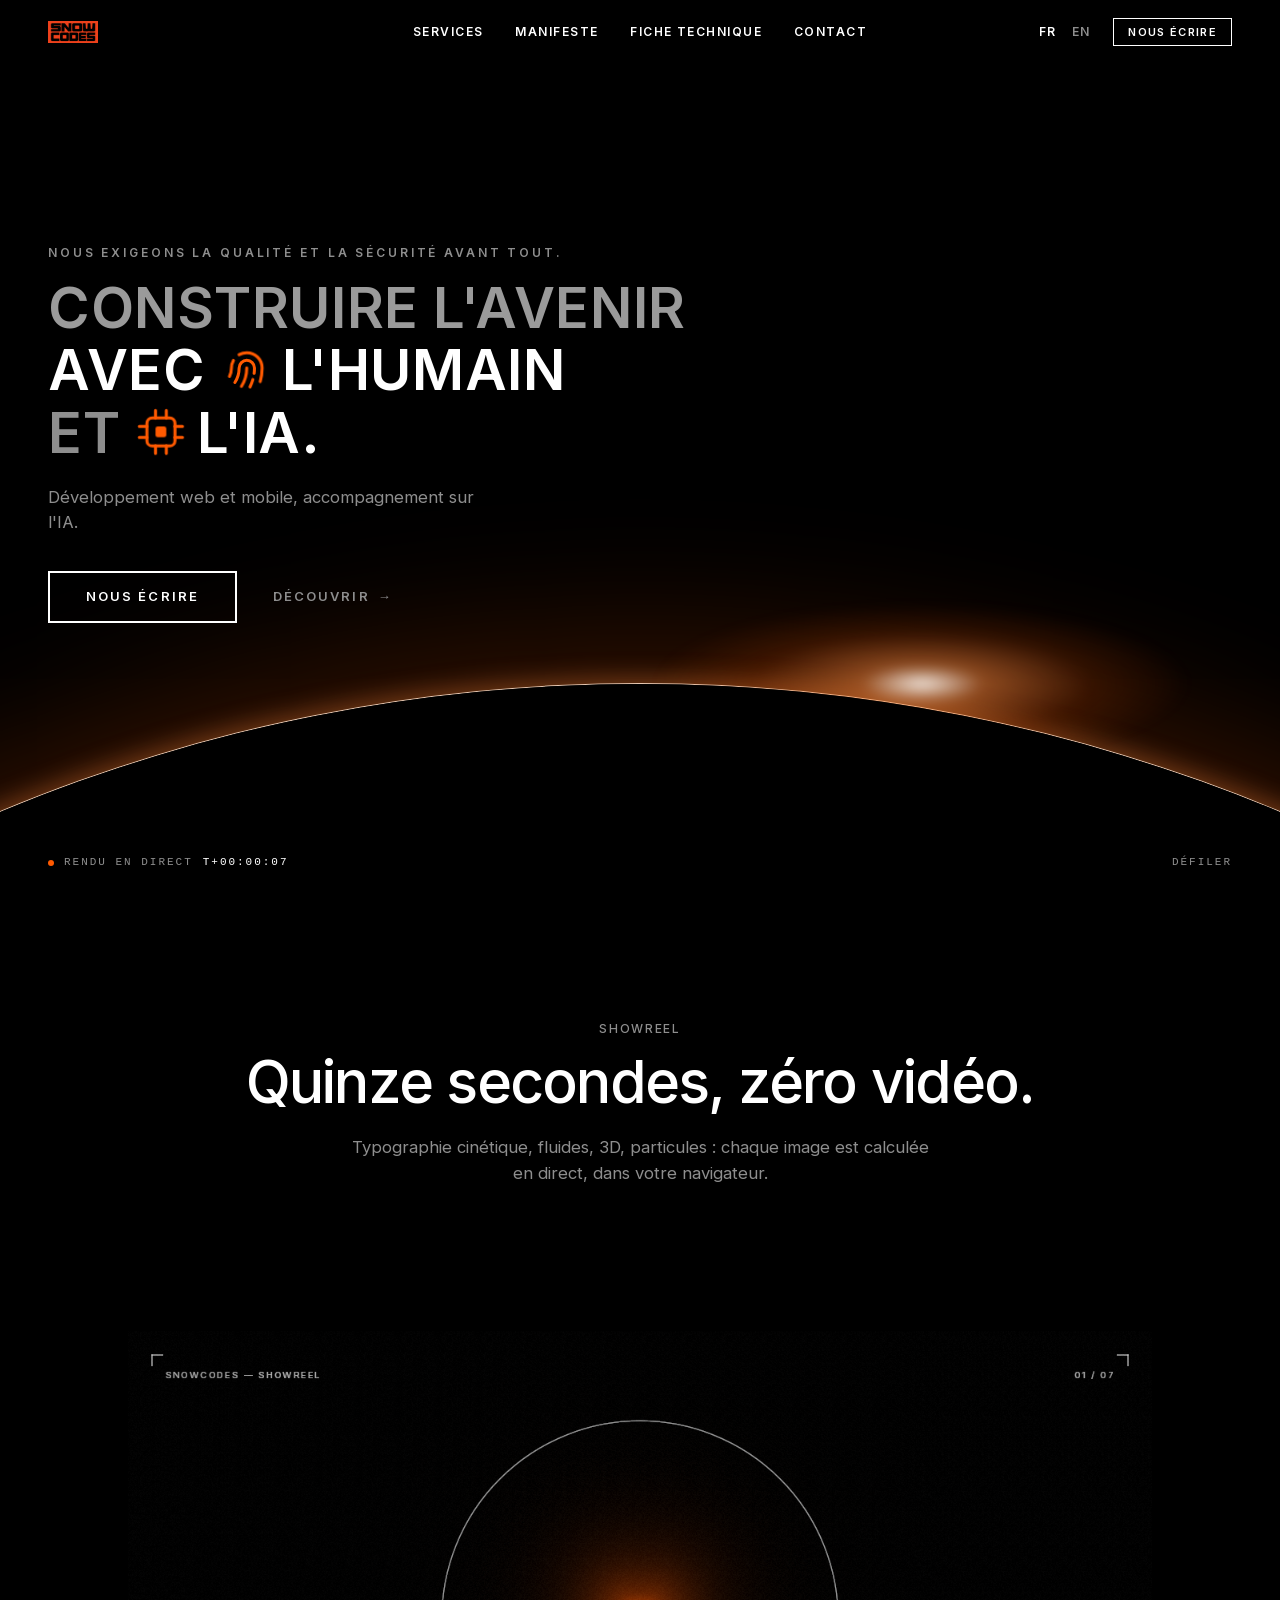
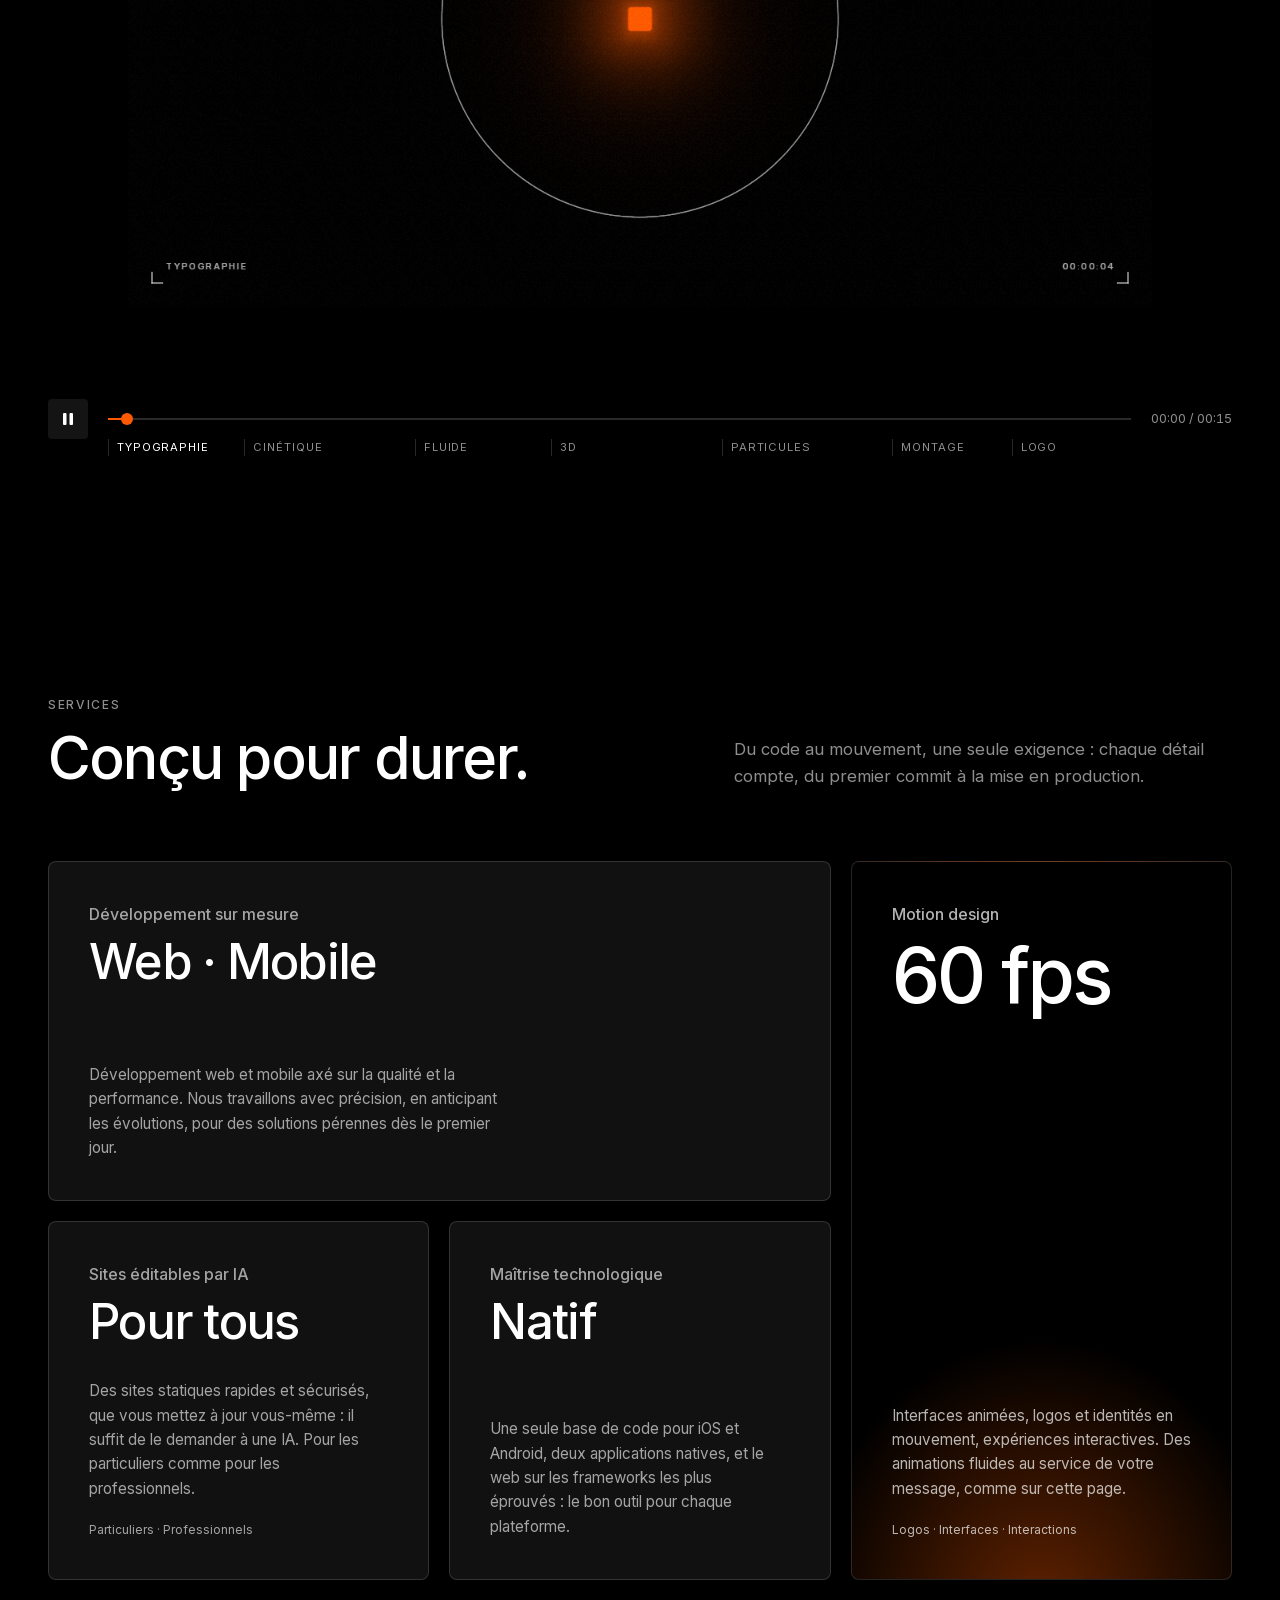
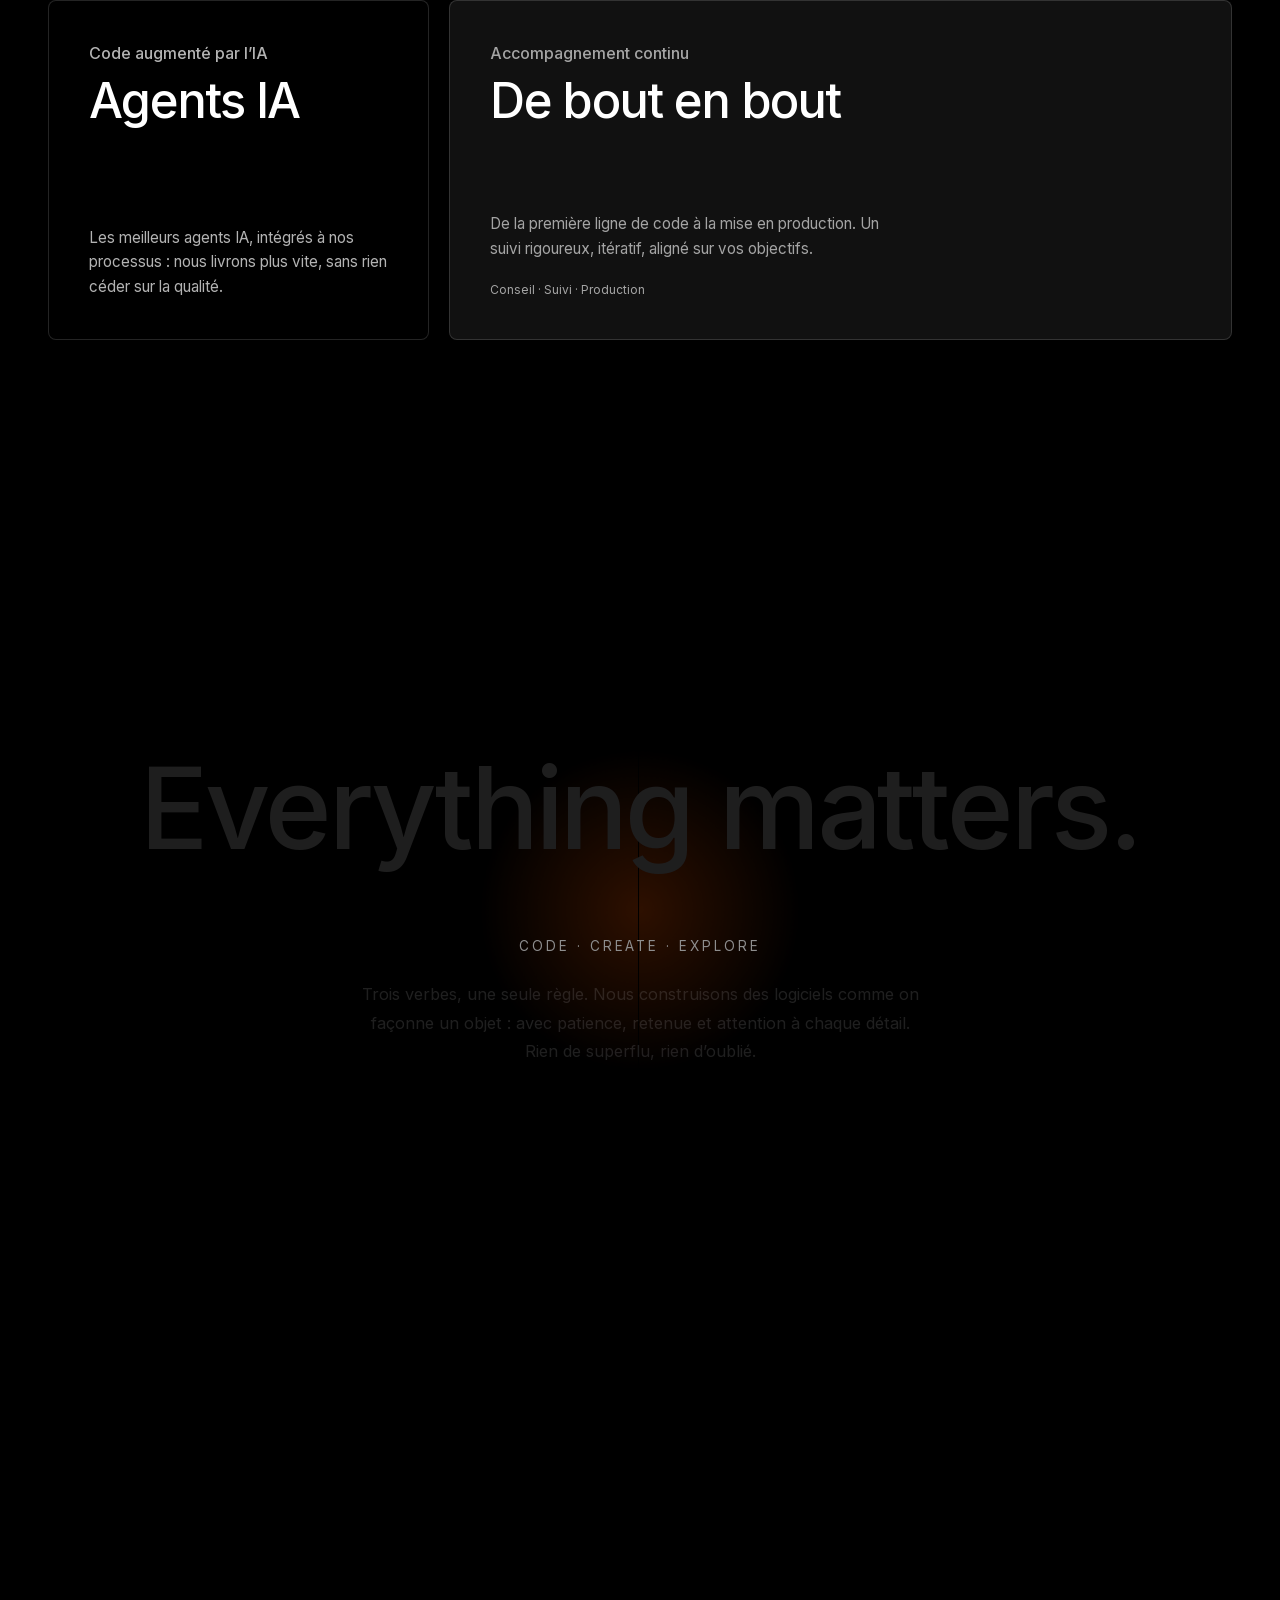
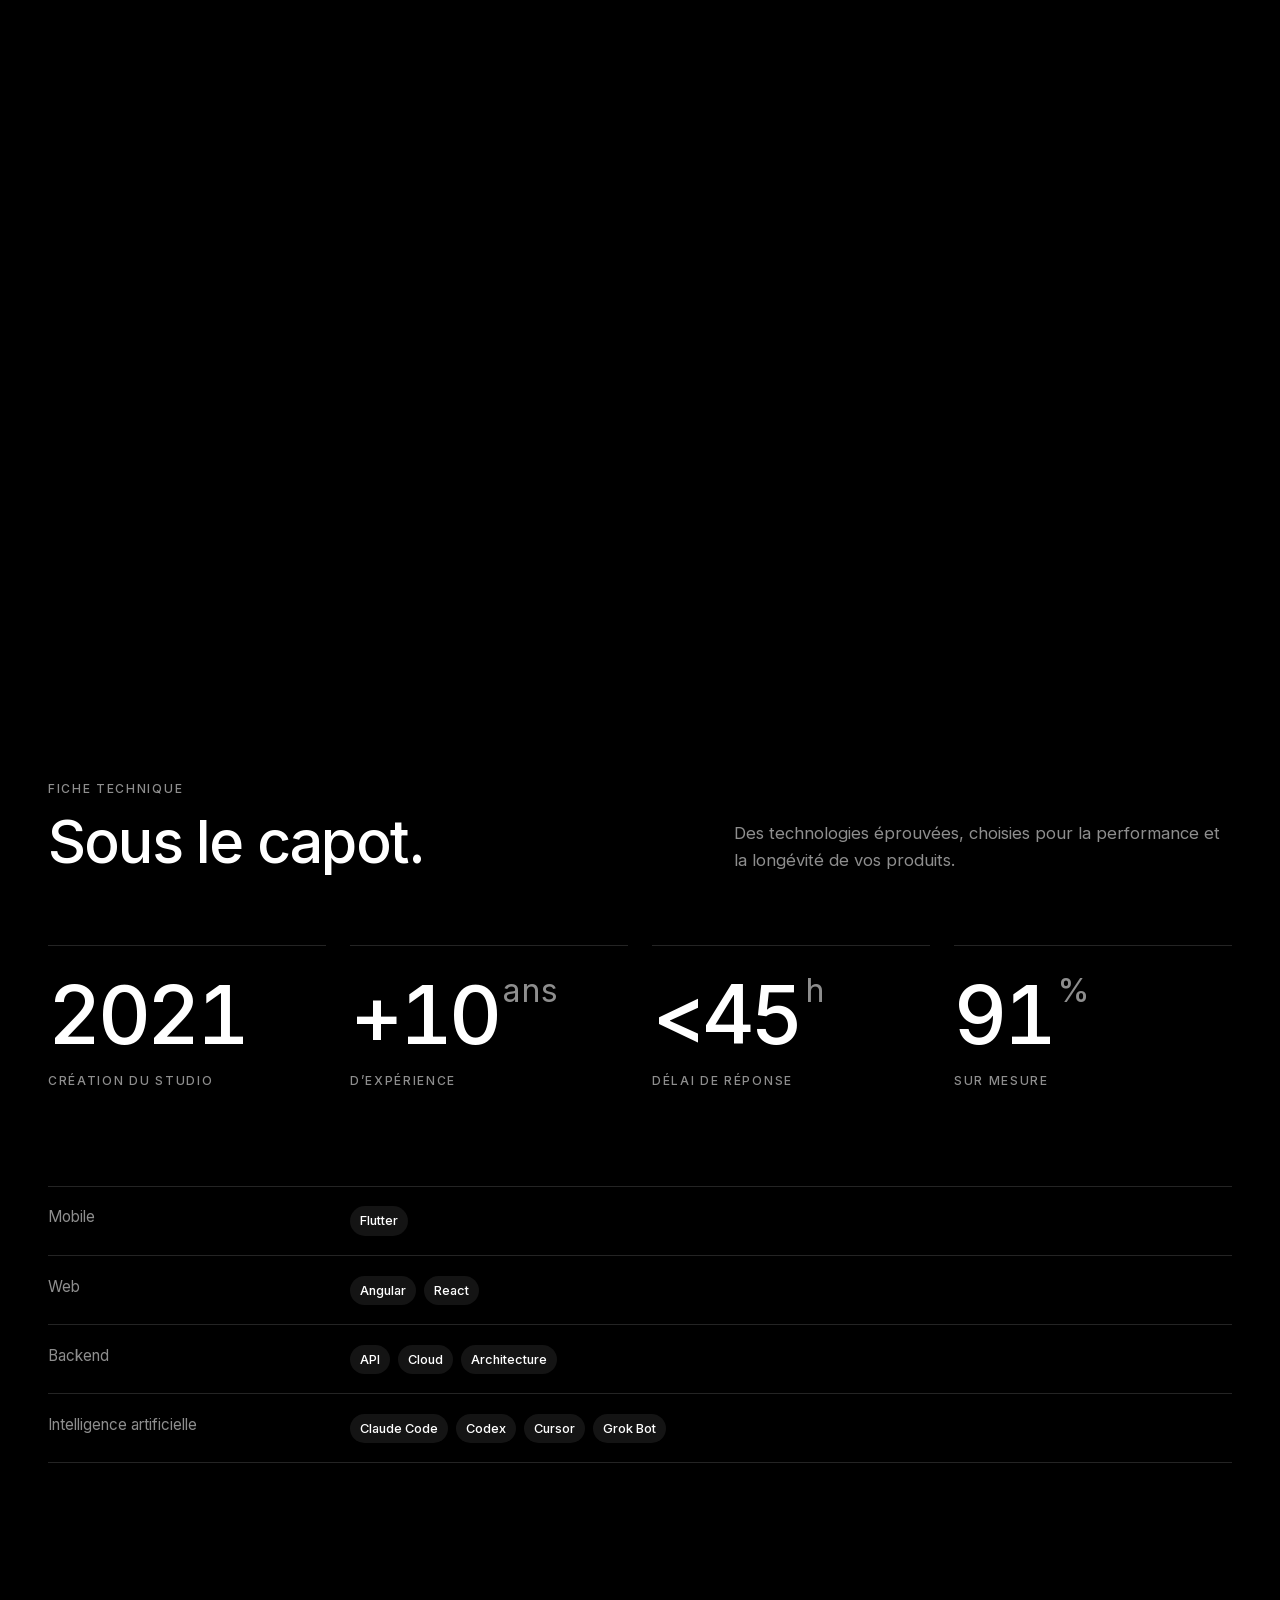
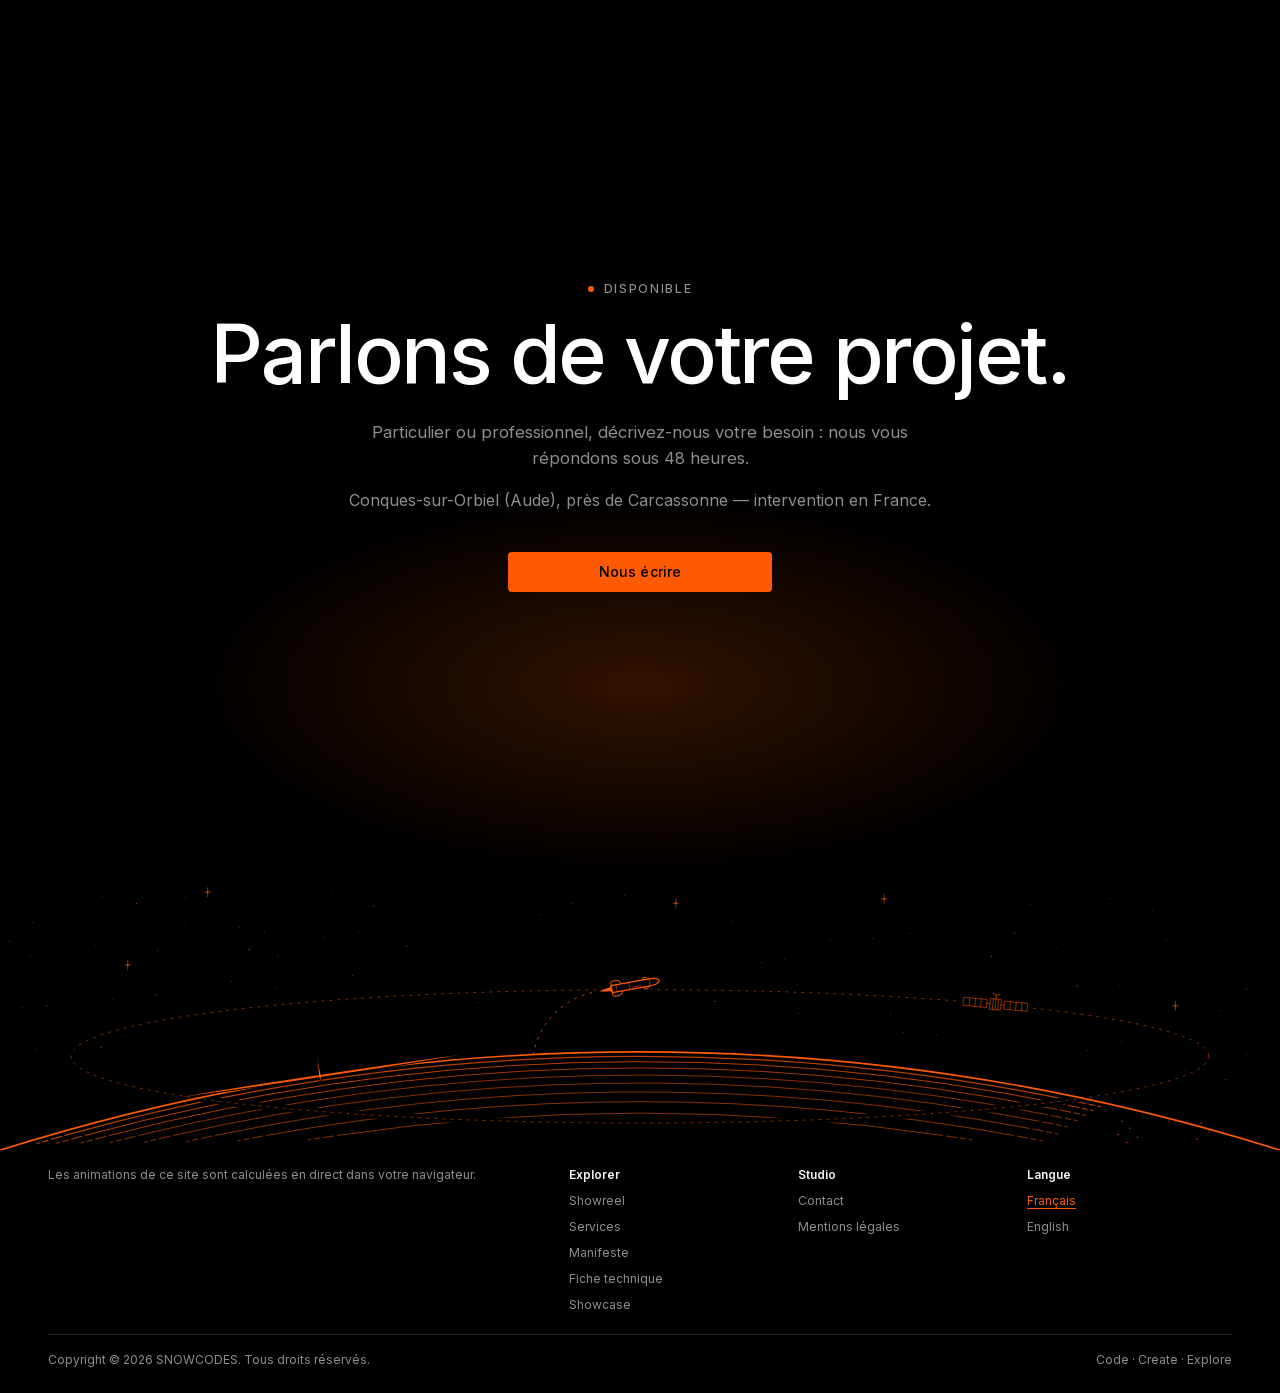
==== commit 84c3e6ee: "Deploy snowcodes-oss/snowcodes@fd54bd5c9a986a00efae3be3ff74493e5a08ace3" ====
--- a/index.html
+++ b/index.html
@@ -1 +1 @@
-<!DOCTYPE html><html lang="fr"><head><meta charset="UTF-8"><meta name="viewport" content="width=device-width, initial-scale=1.0"><title>Snowcodes | Développement web &amp; applications mobiles près de Carcassonne</title><meta name="description" content="Développement web et applications mobiles à Conques-sur-Orbiel, près de Carcassonne (Aude). Motion design, sites éditables par IA. contact@snowcodes.fr."><link rel="canonical" href="https://snowcodes.fr/"><meta name="theme-color" content="#000000"><link rel="alternate" hreflang="fr-FR" href="https://snowcodes.fr/"><link rel="alternate" hreflang="en" href="https://snowcodes.fr/en/"><link rel="alternate" hreflang="x-default" href="https://snowcodes.fr/"><meta property="og:type" content="website"><meta property="og:site_name" content="SNOWCODES"><meta property="og:locale" content="fr_FR"><meta property="og:locale:alternate" content="en_GB"><meta property="og:title" content="Snowcodes | Développement web &amp; applications mobiles près de Carcassonne"><meta property="og:description" content="Développement web et applications mobiles à Conques-sur-Orbiel, près de Carcassonne (Aude). Motion design, sites éditables par IA. contact@snowcodes.fr."><meta property="og:url" content="https://snowcodes.fr/"><meta property="og:image" content="https://snowcodes.fr/assets/web/og.jpg"><meta property="og:image:type" content="image/jpeg"><meta property="og:image:width" content="1200"><meta property="og:image:height" content="630"><meta property="og:image:alt" content="Logo SNOWCODES sur fond noir"><meta name="twitter:card" content="summary_large_image"><meta name="twitter:title" content="Snowcodes | Développement web &amp; applications mobiles près de Carcassonne"><meta name="twitter:description" content="Développement web et applications mobiles à Conques-sur-Orbiel, près de Carcassonne (Aude). Motion design, sites éditables par IA. contact@snowcodes.fr."><meta name="twitter:image" content="https://snowcodes.fr/assets/web/og.jpg"><meta name="twitter:image:alt" content="Logo SNOWCODES sur fond noir"><link rel="icon" href="/favicon.ico" sizes="any"><link rel="icon" type="image/svg+xml" href="data:image/svg+xml,%3Csvg xmlns='http://www.w3.org/2000/svg' viewBox='0 0 100 100'%3E%3Crect width='100' height='100' fill='%23000'/%3E%3Crect x='22' y='22' width='56' height='56' rx='6' fill='%23FF5A00'/%3E%3C/svg%3E"><link rel="apple-touch-icon" href="/apple-touch-icon.png"><link rel="preload" href="/fonts/inter-latin.woff2" as="font" type="font/woff2" crossorigin><script type="application/ld+json">{"@context":"https://schema.org","@graph":[{"@type":["ProfessionalService","Organization"],"@id":"https://snowcodes.fr/#organization","name":"SNOWCODES","url":"https://snowcodes.fr/","logo":{"@type":"ImageObject","url":"https://snowcodes.fr/assets/web/logo.webp","width":1200,"height":530},"image":"https://snowcodes.fr/assets/web/og.jpg","email":"contact@snowcodes.fr","founder":{"@type":"Person","name":"Alexandre Ruiz"},"foundingDate":"2021","address":{"@type":"PostalAddress","streetAddress":"10 rue Gaston Leroux","postalCode":"11600","addressLocality":"Conques-sur-Orbiel","addressRegion":"Occitanie","addressCountry":"FR"},"areaServed":{"@type":"Country","name":"France"},"vatID":"FR21908464076","description":"Studio de développement web et mobile, de motion design et de sites éditables par IA.","knowsAbout":["Développement web","Applications mobiles","Motion design","Sites éditables par IA","Flutter","Angular","React"],"sameAs":["https://www.linkedin.com/company/snowcodes","https://github.com/snowcodes-oss"],"identifier":{"@type":"PropertyValue","propertyID":"SIREN","value":"908464076"}},{"@type":"WebSite","@id":"https://snowcodes.fr/#website","url":"https://snowcodes.fr/","name":"SNOWCODES","inLanguage":["fr-FR","en"],"publisher":{"@id":"https://snowcodes.fr/#organization"}}]}</script><link rel="stylesheet" href="/_astro/Layout.QeLO0lf5.css"></head><body><a class="skip" href="#content">Aller au contenu</a><!-- Header --><header id="header"><div class="wrap"><a href="#" class="logo"><picture><source srcset="/assets/web/logo.webp" type="image/webp"><img src="/assets/web/logo.png" alt="SNOWCODES" width="1200" height="530"></picture></a><ul class="menu"><li><a href="#services">Services</a></li><li><a href="#manifesto">Manifeste</a></li><li><a href="#specs">Fiche technique</a></li><li><a href="#contact">Contact</a></li></ul><div class="menu-right"><nav class="lang" aria-label="Langue"><a href="/" hreflang="fr-FR" lang="fr" aria-current="page">FR<span class="sr-only">, Français</span></a><a href="/en/" hreflang="en" lang="en">EN<span class="sr-only">, English</span></a></nav><a href="mailto:contact@snowcodes.fr" class="cta">Nous écrire</a><button class="menu-btn" type="button" popovertarget="nav-panel">Menu</button></div></div></header><!-- Mobile nav: a native popover (Esc, focus and top layer for free) --><nav id="nav-panel" popover aria-label="Menu"><button class="menu-btn" type="button" popovertarget="nav-panel" popovertargetaction="hide" autofocus>Fermer</button><ul><li style="--i:0"><a href="#services">Services</a></li><li style="--i:1"><a href="#manifesto">Manifeste</a></li><li style="--i:2"><a href="#specs">Fiche technique</a></li><li style="--i:3"><a href="#contact">Contact</a></li></ul></nav><main id="content"><section class="hero" id="top"><div class="horizon" aria-hidden="true"></div><div class="wrap hero-head"><p class="hero-kicker">Nous exigeons la qualité et la sécurité avant tout.</p><h1 class="hero-title" aria-label="Construire l'avenir, avec l'humain et l'IA."><span class="ln" aria-hidden="true"><span class="w"><span style="--d:0.3s">Construire</span></span> <span class="w"><span style="--d:0.39s">l&#39;avenir</span></span> </span><span class="ln" aria-hidden="true"><span class="w"><span style="--d:0.75s">avec</span></span> <span class="duo human"><svg class="ic" viewBox="0 0 24 24"><path pathLength="1" style="--k:0" d="M4.6 8.6a8.5 8.5 0 0 1 14.8 0"></path><path pathLength="1" style="--k:1" d="M3.4 13.2c0-1.2.2-2.3.5-3.3"></path><path pathLength="1" style="--k:2" d="M6.6 20.2c-1-2-1.5-4.3-1.5-6.7a6.9 6.9 0 0 1 13.8 0c0 1.2-.1 2.3-.3 3.4"></path><path pathLength="1" style="--k:3" d="M9.4 21.6c-.9-2.3-1.3-4.7-1.3-7.3a3.9 3.9 0 0 1 7.8 0c0 2.4-.4 4.6-1.2 6.8"></path><path pathLength="1" style="--k:4" d="M12 14.3c0 3 .5 5.6 1.4 8"></path><path pathLength="1" style="--k:5" d="M18 20.4c.4-1 .7-2.1.9-3.3"></path></svg><span class="w"><span style="--d:1.25s">l&#39;humain</span></span></span></span><span class="ln" aria-hidden="true"><span class="plus">et</span> <span class="duo ai"><svg class="ic" viewBox="0 0 24 24"><rect pathLength="1" style="--k:0" x="5.5" y="5.5" width="13" height="13" rx="2.5"></rect><rect class="core" x="9.5" y="9.5" width="5" height="5" rx="1"></rect><path pathLength="1" style="--k:1" d="M9.5 2v3.5M14.5 2v3.5M9.5 18.5V22M14.5 18.5V22M2 9.5h3.5M2 14.5h3.5M18.5 9.5H22M18.5 14.5H22"></path></svg><span class="w"><span style="--d:2.6s">l&#39;IA.</span></span></span></span></h1><p class="hero-sub">Développement web et mobile, accompagnement sur l&#39;IA.</p><div class="hero-cta"><a href="#contact" class="btn-x">Nous écrire</a><a href="#services" class="link-x">Découvrir</a></div></div><div class="wrap telemetry"><span><i></i>Rendu en direct <b class="t-clock">T+00:00:00</b></span><a href="#showreel">Défiler</a></div></section><section class="block reel" id="showreel" data-play="Lecture" data-pause="Pause"><div class="wrap"><div class="sec-head-center reveal"><p class="eyebrow">Showreel</p><h2 class="sec-title">Quinze secondes, zéro vidéo.</h2><p class="sec-lead">Typographie cinétique, fluides, 3D, particules : chaque image est calculée en direct, dans votre navigateur.</p></div></div><div class="reel-frame"><canvas role="img" aria-label="Showreel SNOWCODES de 15 secondes, calculé en temps réel"></canvas></div><div class="wrap"><div class="reel-bar reveal" data-delay="2"><button class="reel-play" type="button" aria-label="Pause"><svg class="i-pause" viewBox="0 0 14 14" aria-hidden="true"><rect x="2" y="1" width="3.5" height="12" rx="1"></rect><rect x="8.5" y="1" width="3.5" height="12" rx="1"></rect></svg><svg class="i-play" viewBox="0 0 14 14" aria-hidden="true"><path d="M3 1.6v10.8a.7.7 0 0 0 1.05.6l8.9-5.4a.7.7 0 0 0 0-1.2L4.05 1a.7.7 0 0 0-1.05.6z"></path></svg></button><div class="reel-track"><input type="range" min="0" max="15" step="0.01" value="0" aria-label="Position dans le showreel"><ol class="reel-chapters" data-names="Typographie|Cinétique|Fluide|3D|Particules|Montage|Logo"></ol></div><span class="reel-tc">00:00 / 00:15</span></div></div></section><section class="block" id="services"><div class="wrap"><div class="sec-head reveal"><div><p class="eyebrow">Services</p><h2 class="sec-title">Conçu pour durer.</h2></div><p class="sec-lead">Du code au mouvement, une seule exigence : chaque détail compte, du premier commit à la mise en production.</p></div><div class="bento"><article class="tile reveal"><h3>Développement sur mesure</h3><p class="big">Web · Mobile</p><p>Développement web et mobile axé sur la qualité et la performance. Nous travaillons avec précision, en anticipant les évolutions, pour des solutions pérennes dès le premier jour.</p></article><article class="tile reveal" data-delay="1"><h3>Motion design</h3><p class="big">60 fps</p><p>Interfaces animées, logos et identités en mouvement, expériences interactives. Des animations fluides au service de votre message, comme sur cette page.</p><small>Logos · Interfaces · Interactions</small></article><article class="tile reveal" data-delay="2"><h3>Sites éditables par IA</h3><p class="big">Pour tous</p><p>Des sites statiques rapides et sécurisés, que vous mettez à jour vous-même : il suffit de le demander à une IA. Pour les particuliers comme pour les professionnels.</p><small>Particuliers · Professionnels</small></article><article class="tile reveal"><h3>Maîtrise technologique</h3><p class="big">Natif</p><p>Une seule base de code pour iOS et Android, deux applications natives, et le web sur les frameworks les plus éprouvés : le bon outil pour chaque plateforme.</p></article><article class="tile reveal" data-delay="1"><h3>Code augmenté par l’IA</h3><p class="big">Agents IA</p><p>Les meilleurs agents IA, intégrés à nos processus : nous livrons plus vite, sans rien céder sur la qualité.</p></article><article class="tile reveal" data-delay="2"><h3>Accompagnement continu</h3><p class="big">De bout en bout</p><p>De la première ligne de code à la mise en production. Un suivi rigoureux, itératif, aligné sur vos objectifs.</p><small>Conseil · Suivi · Production</small></article></div></div></section><section class="manifesto" id="manifesto"><div class="m-pin"><div class="wrap"><p class="m-big"><span class="mw">Everything</span> <span class="mw em">matters.</span></p><p class="m-verbs">Code · Create · Explore</p><p class="m-text">Trois verbes, une seule règle. Nous construisons des logiciels comme on façonne un objet : avec patience, retenue et attention à chaque détail. Rien de superflu, rien d’oublié.</p></div></div></section><section class="block specs-sec" id="specs"><div class="wrap"><div class="sec-head reveal"><div><p class="eyebrow">Fiche technique</p><h2 class="sec-title">Sous le capot.</h2></div><p class="sec-lead">Des technologies éprouvées, choisies pour la performance et la longévité de vos produits.</p></div><ul class="figures reveal"><li><b>2021</b><small>Création du studio</small></li><li><b>+10<sup>ans</sup></b><small>D’expérience</small></li><li><b>&lt;48<sup>h</sup></b><small>Délai de réponse</small></li><li><b>100<sup>%</sup></b><small>Sur mesure</small></li></ul><ul class="spec-table reveal"><li style="--i:0"><span>Mobile</span><span class="tags"><i>Flutter</i></span></li><li style="--i:1"><span>Web</span><span class="tags"><i>Angular</i><i>React</i></span></li><li style="--i:2"><span>Backend</span><span class="tags"><i>API</i><i>Cloud</i><i>Architecture</i></span></li><li style="--i:3"><span>Intelligence artificielle</span><span class="tags"><i>Claude Code</i><i>Codex</i><i>Cursor</i><i>Grok Bot</i></span></li></ul></div></section><section class="contact" id="contact"><div class="wrap"><p class="eyebrow status reveal"><i></i>Disponible</p><h2 class="sec-title reveal" data-delay="1">Parlons de votre projet.</h2><p class="sec-lead reveal" data-delay="1">Particulier ou professionnel, décrivez-nous votre besoin : nous vous répondons sous 48 heures.</p><p class="contact-where reveal" data-delay="1">Conques-sur-Orbiel (Aude), près de Carcassonne — intervention en France.</p><div class="btns reveal" data-delay="2"><a href="mailto:contact@snowcodes.fr" class="btn btn-primary">Nous écrire</a></div><p class="contact-mail reveal" data-delay="2"><a href="mailto:contact@snowcodes.fr">contact@snowcodes.fr</a></p></div></section><script type="module" src="/_astro/Home.astro_astro_type_script_index_0_lang.BuCk1Ku1.js"></script></main><footer class="fo" data-astro-cid-hzls3opy><!-- Illustration décorative (desktop puis mobile) : livrée par le designer (v2 « Orbite corrigée »), générateur hors dépôt. Retouches via le designer, pas à la main. --><svg class="fo-art fo-art--d" focusable="false" xmlns="http://www.w3.org/2000/svg" aria-hidden="true" preserveAspectRatio="xMidYMax slice" viewBox="0 0 1440 300" data-astro-cid-hzls3opy><path d="M312.3 82.6h.1m-3.2 35.4h.1m913.9 70.3zM138 171.5zm399.7-36.8h.1m834.1 8.7zM269.6 49.8zm94.6 10.1zm898.3 117.5zm-654-141.9h.1M857 89.3h.1M107.7 70.9h.1m774.5 14.7h.1m430.3-21.7zM33.5 82.5h.1m609.3-59.3h.1m-382.7 87.5h.1m562.1-67.3h.1m579.7 149.2h.1M209.3 16zM40.2 186.7zm857.1-72.1h.1m146.6 1.7zm9.6 54.7zM129 219.1zM693 71.4h.1m308.5 75.8h.1M373.3 9.2zm-75.7 45zM1296 193.4zm-36.2-78.2zM203.4 147h.1m199.6-93h.1m495.3 92.3h.1M116 14.9zm1133.3 2.9zm-233 150.2h.1M37.1 44.6h.1m1150.9 28.8zM982 62.6h.1M25.3 140.1zM1024 56.9zm-627.5 47.3h.1m900.1-73.4zm37.3 180.4zm-399.5-147h.1m-807.5 67zM702.2 14.1h.1M1159 24.2zm-949.6 24z" class="fo-s fo-f fo-o" data-astro-cid-hzls3opy></path><path d="M280.1 74.7h.1M52.7 137.8zm404.9-66.6zm-37.4-45.3h.1m791.6 89.9zM10.8 65.6zM1402 118.9zM113.7 184.8h.1M1115.5 82.6zM1379 221.3zM177.5 76zm-24.1-53zm988.2 33.5zm-337.7 76.6h.1m-628.9-7.6h.1" class="fo-s fo-d2 fo-o" data-astro-cid-hzls3opy></path><path d="M1322.4 138.2zm-1178.8-46h.1m850.9-74.3h.1m-761.2-7.6h.1m526.6 12.6h.1" class="fo-s fo-d3 fo-o" data-astro-cid-hzls3opy></path><path d="M1322.4 133.2v10m-3-5h6m-1181.7-51v10m-3-5h6m848-79.3v10m-3-5h6M233.6 5.3v10m-3-5h6m523.7 7.6v10m-3-5h6" class="fo-s fo-f fo-o" data-astro-cid-hzls3opy></path><path d="M73.2 284a2395 2395 0 0 1 1132.5-39.2m3.9.8 11.8 2.5m3.9.8 5.8 1.3m3.9.8 3 .7M57.8 288.4l11.5-3.3m-21.1 6.1 5.7-1.7m-12.4 3.6 2.8-.8" class="fo-s fo-w12 fo-o fo-a2" data-astro-cid-hzls3opy></path><path d="M95.8 284a2389 2389 0 0 1 1101.9-34.8m3.9.9 11.8 2.4m3.9.8 5.9 1.3m3.9.8 2.9.7M80.3 288.2l11.6-3.2m-21.2 5.9 5.8-1.6M64 292.8l2.8-.8" class="fo-s fo-o" data-astro-cid-hzls3opy></path><path d="M123.1 284a2382 2382 0 0 1 1065.6-29.4m4 .8 11.7 2.4m3.9.8 5.9 1.2m3.9.9 3 .6M107.6 288.1l11.6-3.1M98 290.7l5.8-1.6m-12.6 3.4 2.9-.8" class="fo-s fo-w09 fo-o fo-a2" data-astro-cid-hzls3opy></path><path d="M155.9 284A2374 2374 0 0 1 1179 260.8m3.9.8 11.8 2.3m3.9.8 5.9 1.3m3.9.8 2.9.6m-1071 20.5L152 285m-21.3 5.3 5.8-1.5m-12.6 3.3 2.9-.8" class="fo-s fo-f fo-o" data-astro-cid-hzls3opy></path><path d="M195 284a2365 2365 0 0 1 973.7-16.1m3.9.8 11.8 2.3m3.9.8 5.9 1.2m3.9.8 2.9.6M179.4 287.6l11.7-2.7m-21.4 5 5.9-1.4m-12.7 3 2.9-.7" class="fo-s fo-f fo-o fo-a2" data-astro-cid-hzls3opy></path><path d="M242.1 284a2355 2355 0 0 1 915.8-7.9m4 .7 11.8 2.3m3.9.8 5.9 1.2m3.9.7 2.9.6m-963.9 4.9 11.8-2.5m-21.5 4.6 5.8-1.3m-12.7 2.8 3-.6" class="fo-s fo-f fo-o" data-astro-cid-hzls3opy></path><path d="M299.6 284a2344 2344 0 0 1 840.8 0m3.9.7 11.8 2.2m3.9.8 5.9 1.1m3.9.8 3 .5m-888.9-3.2 11.8-2.2m-21.6 4.1 5.9-1.1m-12.8 2.4 3-.5" class="fo-s fo-f fo-o fo-a2" data-astro-cid-hzls3opy></path><path d="M379.5 284a2331 2331 0 0 1 681 0m3.9.6 11.9 1.8m4 .6 5.9.9m3.9.7 3 .5m-729.4-2.7 11.9-1.8m-21.8 3.3 5.9-.9m-12.8 2.1 3-.5" class="fo-s fo-f fo-o" data-astro-cid-hzls3opy></path><path d="M1262 268zm8.9 8zm-13.1 7zm21.9 3zm-12.1 6zm83.9-22zm8.9 9zm-14.1 9z" class="fo-s fo-w16 fo-o" data-astro-cid-hzls3opy></path><path d="M1211.8 243a640 75 0 0 1-983.6 0" class="fo-r" data-astro-cid-hzls3opy></path><path d="M-2 301.2a2400 2400 0 0 1 1444 0" class="fo-s fo-w16" data-astro-cid-hzls3opy></path><g class="fo-sun" data-astro-cid-hzls3opy><circle cx="360" cy="217.2" r="4.5" class="fo-k" data-astro-cid-hzls3opy></circle><path d="M359.8 216q36-5.5 72.1-10.7a5346 5346 0 0 1 86.3-12.1l-30.4 5-55.6 9-72 11.1zm.4 2.3q-36 5.5-72.1 10.7-27.9 4.1-55.8 7.9l-30.5 4.3 30.4-5.1 55.6-9 72-11.1zm-1-1a347 347 0 0 0-2.7-23.1l-1.9-12.6 1.9 12.5q1.9 11.5 4.3 22.9zm1.6-.3a46 46 0 0 0 .6 9.1 54 54 0 0 0-2.2-8.8z" class="fo-r fo-r2" data-astro-cid-hzls3opy></path><path d="M359.8 216q36-5.5 72.1-10.7a5346 5346 0 0 1 86.3-12.1l-30.4 5-55.6 9-72 11.1zm.4 2.3q-36 5.5-72.1 10.7-27.9 4.1-55.8 7.9l-30.5 4.3 30.4-5.1 55.6-9 72-11.1zm-1-1a347 347 0 0 0-2.7-23.1l-1.9-12.6 1.9 12.5q1.9 11.5 4.3 22.9zm1.6-.3a46 46 0 0 0 .6 9.1 54 54 0 0 0-2.2-8.8z" class="fo-g" data-astro-cid-hzls3opy></path><circle cx="360" cy="217.2" r="1.5" class="fo-g" data-astro-cid-hzls3opy></circle></g><ellipse cx="720" cy="195" class="fo-s fo-f fo-o fo-t" rx="640" ry="75" data-astro-cid-hzls3opy></ellipse><path d="m1084.2 133.1 71.6 6.8m-34.6-16.3-1.8 18.9" class="fo-r" data-astro-cid-hzls3opy></path><path d="m1114.6 130 12 1-1.2 12-12-1zm-30-1.4 25.9 2.5-.9 9-25.9-2.5zm45.8 4.4 25.9 2.4-.9 9-25.9-2.5z" class="fo-b fo-f fo-o" data-astro-cid-hzls3opy></path><path d="m1110 135.6 4 .3m12 1.2 4 .3m-9.4-6.9.3-4m-3.7-2.8a4 2 5.4 0 0 8 .7m-34.1 4.8-.9 9m7.3-8.3-.8 9m7.3-8.4-.9 9m33.8-6-.9 9m7.3-8.3-.8 9m7.3-8.4-.9 9m-31.3-13.6-1.2 12m4.2-11.7-1.2 12m4.2-11.7-1.2 12" class="fo-s fo-f fo-o" data-astro-cid-hzls3opy></path><path d="M600 193a87 87 0 0 1 70.6-70.6" class="fo-s fo-f fo-t" data-astro-cid-hzls3opy></path><g class="fo-rk" data-astro-cid-hzls3opy><path d="m729.1 109-1.6-2q-.5-.9-1.5-.7l-2.8.5q-1 .1-.4 1l1.4 2.1zm-30 5.4-.6-1.7q-1.3-3.7-5.2-3l-5.3 1q-1.2.1-1 1.3l.8 4.4zm31 .6-.7 2.5q-.2 1-1.2 1.2l-2.8.5q-1 .1-.7-.8l.6-2.6zm-30 5.3v1.7q.1 4-3.8 4.6l-5.3 1q-1.2.2-1.4-1l-.8-4.3zm-12.5-5 42.3-7.4c4.5-.8 11-1 11.6 2s-5.7 5.1-10.2 5.9l-42.3 7.5zm.2 1-1.1.8.8 4.9 1.3.3z" class="fo-r" data-astro-cid-hzls3opy></path><path d="M686.8 117.6c-3.8.4-8.5 2.5-12.3 4.1 4.1.3 9.3.6 13-.2z" class="fo-r fo-r3" data-astro-cid-hzls3opy></path><path d="m729.1 109-1.6-2q-.5-.9-1.5-.7l-2.8.5q-1 .1-.4 1l1.4 2.1zm-30 5.4-.6-1.7q-1.3-3.7-5.2-3l-5.3 1q-1.2.1-1 1.3l.8 4.4zm31 .6-.7 2.5q-.2 1-1.2 1.2l-2.8.5q-1 .1-.7-.8l.6-2.6zm-30 5.3v1.7q.1 4-3.8 4.6l-5.3 1q-1.2.2-1.4-1l-.8-4.3z" class="fo-b" data-astro-cid-hzls3opy></path><path d="m687.6 115.4 42.3-7.5c4.5-.8 11-1 11.6 2s-5.7 5.1-10.2 5.9l-42.3 7.5zm.2 1-1.1.7.8 4.9 1.3.3z" class="fo-b fo-w12" data-astro-cid-hzls3opy></path><path d="m693 114.4 1.4 7.9m12.9-10.4 1.4 7.9m21.2-11.9 1.4 7.9m-19.5 1.2 8.8-1.6" class="fo-s fo-f fo-o" data-astro-cid-hzls3opy></path><path d="M686.8 117.6c-3.8.4-8.5 2.5-12.3 4.1 4.1.3 9.3.6 13-.2z" class="fo-g" data-astro-cid-hzls3opy></path></g></svg><svg class="fo-art fo-art--m" focusable="false" xmlns="http://www.w3.org/2000/svg" aria-hidden="true" preserveAspectRatio="xMidYMax slice" viewBox="0 0 780 520" data-astro-cid-hzls3opy><path d="M-2 462.2a690 690 0 0 1 704.4-47.4m5.4 2.7 10.6 5.6m5.2 2.9 5.3 2.9m5.2 3 2.6 1.5" class="fo-s fo-w12 fo-o" data-astro-cid-hzls3opy></path><path d="M-2 476.8A678 678 0 0 1 690 422m5.4 2.7 10.7 5.5m5.3 2.8 5.2 2.9m5.3 2.9 2.6 1.4" class="fo-s fo-o" data-astro-cid-hzls3opy></path><path d="M-2 494.1a664 664 0 0 1 678.2-63.2m5.4 2.6 10.8 5.3m5.3 2.8 5.3 2.8m5.3 2.9 2.6 1.4" class="fo-s fo-w09 fo-o" data-astro-cid-hzls3opy></path><path d="M22.9 496a648 648 0 0 1 638.5-54.4m5.4 2.5 10.8 5.2m5.4 2.7 5.3 2.8m5.3 2.7 2.7 1.5M8.2 506.4l9.8-7m-19.4 14.2 4.8-3.6" class="fo-s fo-f fo-o" data-astro-cid-hzls3opy></path><path d="M55.7 496a630 630 0 0 1 590.1-41.7m5.5 2.4 10.9 5.1m5.4 2.6 5.3 2.7m5.4 2.7 2.7 1.4M40.6 505.8l10-6.6m-19.9 13.3 4.9-3.4m-12.3 8.6 2.5-1.7" class="fo-s fo-f fo-o" data-astro-cid-hzls3opy></path><path d="M95.1 496A610 610 0 0 1 630 469.2m5.5 2.4 10.9 4.9m5.4 2.6 5.5 2.6m5.3 2.6 2.7 1.4M79.5 504.9l10.4-6m-20.7 12.2 5.2-3.1m-12.8 7.9 2.6-1.6" class="fo-s fo-f fo-o" data-astro-cid-hzls3opy></path><path d="M515.2 343.3a340 95 0 0 1-250.4 0" class="fo-r" data-astro-cid-hzls3opy></path><path d="M-2 450.1a700 700 0 0 1 784 0" class="fo-s fo-w16" data-astro-cid-hzls3opy></path><g class="fo-sun" data-astro-cid-hzls3opy><circle cx="110" cy="388.4" r="9" class="fo-k" data-astro-cid-hzls3opy></circle><path d="M109.1 386.3a3160 3160 0 0 1 89.4-37.4l21.5-8.5a1984 1984 0 0 1-59.2 27.8q-24.8 11.5-49.9 22.3zm1.8 4.2A3165 3165 0 0 1 0 436.4l20.9-9.9a2665 2665 0 0 1 88.2-40.2zm-2.4-1.4a445 445 0 0 0-13-33.8l-7.9-18.2 8 18.1q7.3 16.6 15.9 32.6zm3-1.3a72 72 0 0 0 4.9 15.3 72 72 0 0 0-7.9-14z" class="fo-r fo-r2" data-astro-cid-hzls3opy></path><path d="M109.1 386.3a3160 3160 0 0 1 89.4-37.4l21.5-8.5a1984 1984 0 0 1-59.2 27.8q-24.8 11.5-49.9 22.3zm1.8 4.2A3165 3165 0 0 1 0 436.4l20.9-9.9a2665 2665 0 0 1 88.2-40.2zm-2.4-1.4a445 445 0 0 0-13-33.8l-7.9-18.2 8 18.1q7.3 16.6 15.9 32.6zm3-1.3a72 72 0 0 0 4.9 15.3 72 72 0 0 0-7.9-14z" class="fo-g" data-astro-cid-hzls3opy></path><circle cx="110" cy="388.4" r="3" class="fo-g" data-astro-cid-hzls3opy></circle></g><ellipse cx="390" cy="255" class="fo-s fo-f fo-o fo-t" rx="340" ry="95" data-astro-cid-hzls3opy></ellipse><path d="M300 335.8a110 110 0 0 1 46.5-80.5" class="fo-s fo-f fo-t" data-astro-cid-hzls3opy></path><g class="fo-rk" data-astro-cid-hzls3opy><path d="m425 194.5-3.8-2q-1.3-.9-2.6 0l-3.7 2.6q-1.3 1 0 1.7l3.6 2.3zm-40 28-2-2q-4.3-4.5-9.5-.9l-7.1 5q-1.6 1-.5 2.7l4 5.7zm45.5-20.2.7 4.3q.3 1.5-1 2.5l-3.7 2.5q-1.3 1-1.6-.6l-1-4zm-40 28 1.2 2.5q2.8 5.7-2.4 9.4l-7.1 5q-1.6 1-2.7-.5l-4-5.8zm-21.4 1.4 56.3-39.4c6-4.2 15.3-8.8 18.1-4.9s-4.9 11.2-10.7 15.3l-56.4 39.5zm.9 1.3-1.1 1.8 4.5 6.5 2-.4z" class="fo-r" data-astro-cid-hzls3opy></path><path d="M369.3 235.4a78 78 0 0 0-15 14.4 78 78 0 0 0 18.7-9.1z" class="fo-r fo-r3" data-astro-cid-hzls3opy></path><path d="m425 194.5-3.8-2q-1.3-.9-2.6 0l-3.7 2.6q-1.3 1 0 1.7l3.6 2.3zm-40 28-2-2q-4.3-4.5-9.5-.9l-7.1 5q-1.6 1-.5 2.7l4 5.7zm45.5-20.2.7 4.3q.3 1.5-1 2.5l-3.7 2.5q-1.3 1-1.6-.6l-1-4zm-40 28 1.2 2.5q2.8 5.7-2.4 9.4l-7.1 5q-1.6 1-2.7-.5l-4-5.8z" class="fo-b" data-astro-cid-hzls3opy></path><path d="m369 231.7 56.4-39.4c6-4.2 15.3-8.8 18.1-4.9s-4.9 11.2-10.7 15.3l-56.4 39.5zm1 1.3-1.1 1.8 4.5 6.5 2-.4z" class="fo-b fo-w12" data-astro-cid-hzls3opy></path><path d="m376.3 226.7 7.3 10.5m11.7-23.8 7.3 10.4m22.8-31.5 7.4 10.4m-27.6 15 11.8-8.2" class="fo-s fo-f fo-o" data-astro-cid-hzls3opy></path><path d="M369.3 235.4a78 78 0 0 0-15 14.4 78 78 0 0 0 18.7-9.1z" class="fo-g" data-astro-cid-hzls3opy></path></g></svg><div class="wrap" data-astro-cid-hzls3opy><div class="fo-id" data-astro-cid-hzls3opy><p class="fine" data-astro-cid-hzls3opy>Les animations de ce site sont calculées en direct dans votre navigateur.</p></div><nav class="dir" aria-label="Liens du site" data-astro-cid-hzls3opy><div data-astro-cid-hzls3opy><h2 data-astro-cid-hzls3opy>Explorer</h2><a href="#showreel" data-astro-cid-hzls3opy>Showreel</a><a href="#services" data-astro-cid-hzls3opy>Services</a><a href="#manifesto" data-astro-cid-hzls3opy>Manifeste</a><a href="#specs" data-astro-cid-hzls3opy>Fiche technique</a><a href="/showcase/" data-astro-cid-hzls3opy>Showcase</a></div><div data-astro-cid-hzls3opy><h2 data-astro-cid-hzls3opy>Studio</h2><a href="#contact" data-astro-cid-hzls3opy>Contact</a><a href="/mentions-legales/" data-astro-cid-hzls3opy>Mentions légales</a></div><div data-astro-cid-hzls3opy><h2 data-astro-cid-hzls3opy>Langue</h2><a href="/" hreflang="fr-FR" lang="fr" aria-current="page" data-astro-cid-hzls3opy>Français</a><a href="/en/" hreflang="en" lang="en" data-astro-cid-hzls3opy>English</a></div></nav><div class="bottom" data-astro-cid-hzls3opy><span data-astro-cid-hzls3opy>Copyright &copy; <span id="year" data-astro-cid-hzls3opy>2026</span> SNOWCODES. Tous droits réservés.</span><span data-astro-cid-hzls3opy>Code · Create · Explore</span></div></div></footer><script type="module" src="/_astro/Layout.astro_astro_type_script_index_0_lang.I574Bdt9.js"></script></body></html>+<!DOCTYPE html><html lang="fr"><head><meta charset="UTF-8"><meta name="viewport" content="width=device-width, initial-scale=1.0"><title>Snowcodes | Développement web &amp; applications mobiles près de Carcassonne</title><meta name="description" content="Développement web et applications mobiles à Conques-sur-Orbiel, près de Carcassonne (Aude). Motion design, sites éditables par IA. contact@snowcodes.fr."><link rel="canonical" href="https://snowcodes.fr/"><meta name="theme-color" content="#000000"><link rel="alternate" hreflang="fr-FR" href="https://snowcodes.fr/"><link rel="alternate" hreflang="en" href="https://snowcodes.fr/en/"><link rel="alternate" hreflang="x-default" href="https://snowcodes.fr/"><meta property="og:type" content="website"><meta property="og:site_name" content="SNOWCODES"><meta property="og:locale" content="fr_FR"><meta property="og:locale:alternate" content="en_GB"><meta property="og:title" content="Snowcodes | Développement web &amp; applications mobiles près de Carcassonne"><meta property="og:description" content="Développement web et applications mobiles à Conques-sur-Orbiel, près de Carcassonne (Aude). Motion design, sites éditables par IA. contact@snowcodes.fr."><meta property="og:url" content="https://snowcodes.fr/"><meta property="og:image" content="https://snowcodes.fr/assets/web/og.jpg"><meta property="og:image:type" content="image/jpeg"><meta property="og:image:width" content="1200"><meta property="og:image:height" content="630"><meta property="og:image:alt" content="Logo SNOWCODES sur fond noir"><meta name="twitter:card" content="summary_large_image"><meta name="twitter:title" content="Snowcodes | Développement web &amp; applications mobiles près de Carcassonne"><meta name="twitter:description" content="Développement web et applications mobiles à Conques-sur-Orbiel, près de Carcassonne (Aude). Motion design, sites éditables par IA. contact@snowcodes.fr."><meta name="twitter:image" content="https://snowcodes.fr/assets/web/og.jpg"><meta name="twitter:image:alt" content="Logo SNOWCODES sur fond noir"><link rel="icon" href="/favicon.ico" sizes="any"><link rel="icon" type="image/svg+xml" href="data:image/svg+xml,%3Csvg xmlns='http://www.w3.org/2000/svg' viewBox='0 0 100 100'%3E%3Crect width='100' height='100' fill='%23000'/%3E%3Crect x='22' y='22' width='56' height='56' rx='6' fill='%23FF5A00'/%3E%3C/svg%3E"><link rel="apple-touch-icon" href="/apple-touch-icon.png"><link rel="preload" href="/fonts/inter-latin.woff2" as="font" type="font/woff2" crossorigin><script type="application/ld+json">{"@context":"https://schema.org","@graph":[{"@type":["ProfessionalService","Organization"],"@id":"https://snowcodes.fr/#organization","name":"SNOWCODES","url":"https://snowcodes.fr/","logo":{"@type":"ImageObject","url":"https://snowcodes.fr/assets/web/logo.webp","width":1200,"height":530},"image":"https://snowcodes.fr/assets/web/og.jpg","email":"contact@snowcodes.fr","founder":{"@type":"Person","name":"Alexandre Ruiz"},"foundingDate":"2021","address":{"@type":"PostalAddress","streetAddress":"10 rue Gaston Leroux","postalCode":"11600","addressLocality":"Conques-sur-Orbiel","addressRegion":"Occitanie","addressCountry":"FR"},"areaServed":{"@type":"Country","name":"France"},"vatID":"FR21908464076","description":"Studio de développement web et mobile, de motion design et de sites éditables par IA.","knowsAbout":["Développement web","Applications mobiles","Motion design","Sites éditables par IA","Flutter","Angular","React"],"sameAs":["https://www.linkedin.com/company/snowcodes","https://github.com/snowcodes-oss"],"identifier":{"@type":"PropertyValue","propertyID":"SIREN","value":"908464076"}},{"@type":"WebSite","@id":"https://snowcodes.fr/#website","url":"https://snowcodes.fr/","name":"SNOWCODES","inLanguage":["fr-FR","en"],"publisher":{"@id":"https://snowcodes.fr/#organization"}}]}</script><link rel="stylesheet" href="/_astro/Layout.P5oTgOU6.css"></head><body><a class="skip" href="#content">Aller au contenu</a><!-- Header --><header id="header"><div class="wrap"><a href="#" class="logo"><picture><source srcset="/assets/web/logo.webp" type="image/webp"><img src="/assets/web/logo.png" alt="SNOWCODES" width="1200" height="530"></picture></a><ul class="menu"><li><a href="#services">Services</a></li><li><a href="#manifesto">Manifeste</a></li><li><a href="#specs">Fiche technique</a></li><li><a href="#contact">Contact</a></li></ul><div class="menu-right"><nav class="lang" aria-label="Langue"><a href="/" hreflang="fr-FR" lang="fr" aria-current="page">FR<span class="sr-only">, Français</span></a><a href="/en/" hreflang="en" lang="en">EN<span class="sr-only">, English</span></a></nav><a href="mailto:contact@snowcodes.fr" class="cta">Nous écrire</a><button class="menu-btn" type="button" popovertarget="nav-panel">Menu</button></div></div></header><!-- Mobile nav: a native popover (Esc, focus and top layer for free) --><nav id="nav-panel" popover aria-label="Menu"><button class="menu-btn" type="button" popovertarget="nav-panel" popovertargetaction="hide" autofocus>Fermer</button><ul><li style="--i:0"><a href="#services">Services</a></li><li style="--i:1"><a href="#manifesto">Manifeste</a></li><li style="--i:2"><a href="#specs">Fiche technique</a></li><li style="--i:3"><a href="#contact">Contact</a></li></ul></nav><main id="content"><section class="hero" id="top"><div class="horizon" aria-hidden="true"></div><div class="wrap hero-head"><p class="hero-kicker">Nous exigeons la qualité et la sécurité avant tout.</p><h1 class="hero-title" aria-label="Construire l'avenir, avec l'humain et l'IA."><span class="ln" aria-hidden="true"><span class="w"><span style="--d:0.3s">Construire</span></span> <span class="w"><span style="--d:0.39s">l&#39;avenir</span></span> </span><span class="ln" aria-hidden="true"><span class="w"><span style="--d:0.75s">avec</span></span> <span class="duo human"><svg class="ic" viewBox="0 0 24 24"><!-- Fingerprint: svgrepo.com/svg/532315, split into its strokes so they draw one by one --><path pathLength="1" style="--k:0" d="M18.6156 17.4359C19.1883 15.4236 19.4949 13.2993 19.4949 11.1033C19.4949 7.18026 16.3147 4 12.3916 4C11.0978 4 9.88477 4.34591 8.83997 4.9503"></path><path pathLength="1" style="--k:1" d="M4.40039 14.9783C4.96924 13.8073 5.28831 12.4926 5.28831 11.1033C5.28831 9.8095 5.63422 8.59646 6.2386 7.55166"></path><path pathLength="1" style="--k:2" d="M6.89258 17.7897C6.9083 17.7633 6.92441 17.7369 6.9409 17.7107C8.14358 15.7988 8.8398 13.5379 8.8398 11.1034C8.8398 9.14189 10.4299 7.55176 12.3915 7.55176C14.353 7.55176 15.9431 9.14189 15.9431 11.1034C15.9431 12.0065 15.8816 12.8957 15.7626 13.7672"></path><path pathLength="1" style="--k:3" d="M13.8825 19.8437C14.4257 18.7596 14.871 17.6179 15.2069 16.4309"></path><path pathLength="1" style="--k:4" d="M12.3915 11.1035C12.3915 14.2265 11.4958 17.1403 9.94727 19.6019"></path></svg><span class="w"><span style="--d:1.25s">l&#39;humain</span></span></span></span><span class="ln" aria-hidden="true"><span class="plus">et</span> <span class="duo ai"><svg class="ic" viewBox="0 0 24 24"><rect pathLength="1" style="--k:0" x="5.5" y="5.5" width="13" height="13" rx="2.5"></rect><rect class="core" x="9.5" y="9.5" width="5" height="5" rx="1"></rect><path pathLength="1" style="--k:1" d="M9.5 2v3.5M14.5 2v3.5M9.5 18.5V22M14.5 18.5V22M2 9.5h3.5M2 14.5h3.5M18.5 9.5H22M18.5 14.5H22"></path></svg><span class="w"><span style="--d:2.6s">l&#39;IA.</span></span></span></span></h1><p class="hero-sub">Développement web et mobile, accompagnement sur l&#39;IA.</p><div class="hero-cta"><a href="#contact" class="btn-x">Nous écrire</a><a href="#services" class="link-x">Découvrir</a></div></div><div class="wrap telemetry"><span><i></i>Rendu en direct <b class="t-clock">T+00:00:00</b></span><a href="#showreel">Défiler</a></div></section><section class="block reel" id="showreel" data-play="Lecture" data-pause="Pause"><div class="wrap"><div class="sec-head-center reveal"><p class="eyebrow">Showreel</p><h2 class="sec-title">Quinze secondes, zéro vidéo.</h2><p class="sec-lead">Typographie cinétique, fluides, 3D, particules : chaque image est calculée en direct, dans votre navigateur.</p></div></div><div class="reel-frame"><canvas role="img" aria-label="Showreel SNOWCODES de 15 secondes, calculé en temps réel"></canvas></div><div class="wrap"><div class="reel-bar reveal" data-delay="2"><button class="reel-play" type="button" aria-label="Pause"><svg class="i-pause" viewBox="0 0 14 14" aria-hidden="true"><rect x="2" y="1" width="3.5" height="12" rx="1"></rect><rect x="8.5" y="1" width="3.5" height="12" rx="1"></rect></svg><svg class="i-play" viewBox="0 0 14 14" aria-hidden="true"><path d="M3 1.6v10.8a.7.7 0 0 0 1.05.6l8.9-5.4a.7.7 0 0 0 0-1.2L4.05 1a.7.7 0 0 0-1.05.6z"></path></svg></button><div class="reel-track"><input type="range" min="0" max="15" step="0.01" value="0" aria-label="Position dans le showreel"><ol class="reel-chapters" data-names="Typographie|Cinétique|Fluide|3D|Particules|Montage|Logo"></ol></div><span class="reel-tc">00:00 / 00:15</span></div></div></section><section class="block" id="services"><div class="wrap"><div class="sec-head reveal"><div><p class="eyebrow">Services</p><h2 class="sec-title">Conçu pour durer.</h2></div><p class="sec-lead">Du code au mouvement, une seule exigence : chaque détail compte, du premier commit à la mise en production.</p></div><div class="bento"><article class="tile reveal"><h3>Développement sur mesure</h3><p class="big">Web · Mobile</p><p>Développement web et mobile axé sur la qualité et la performance. Nous travaillons avec précision, en anticipant les évolutions, pour des solutions pérennes dès le premier jour.</p></article><article class="tile reveal" data-delay="1"><h3>Motion design</h3><p class="big">60 fps</p><p>Interfaces animées, logos et identités en mouvement, expériences interactives. Des animations fluides au service de votre message, comme sur cette page.</p><small>Logos · Interfaces · Interactions</small></article><article class="tile reveal" data-delay="2"><h3>Sites éditables par IA</h3><p class="big">Pour tous</p><p>Des sites statiques rapides et sécurisés, que vous mettez à jour vous-même : il suffit de le demander à une IA. Pour les particuliers comme pour les professionnels.</p><small>Particuliers · Professionnels</small></article><article class="tile reveal"><h3>Maîtrise technologique</h3><p class="big">Natif</p><p>Une seule base de code pour iOS et Android, deux applications natives, et le web sur les frameworks les plus éprouvés : le bon outil pour chaque plateforme.</p></article><article class="tile reveal" data-delay="1"><h3>Code augmenté par l’IA</h3><p class="big">Agents IA</p><p>Les meilleurs agents IA, intégrés à nos processus : nous livrons plus vite, sans rien céder sur la qualité.</p></article><article class="tile reveal" data-delay="2"><h3>Accompagnement continu</h3><p class="big">De bout en bout</p><p>De la première ligne de code à la mise en production. Un suivi rigoureux, itératif, aligné sur vos objectifs.</p><small>Conseil · Suivi · Production</small></article></div></div></section><section class="manifesto" id="manifesto"><div class="m-pin"><div class="wrap"><p class="m-big"><span class="mw">Everything</span> <span class="mw em">matters.</span></p><p class="m-verbs">Code · Create · Explore</p><p class="m-text">Trois verbes, une seule règle. Nous construisons des logiciels comme on façonne un objet : avec patience, retenue et attention à chaque détail. Rien de superflu, rien d’oublié.</p></div></div></section><section class="block specs-sec" id="specs"><div class="wrap"><div class="sec-head reveal"><div><p class="eyebrow">Fiche technique</p><h2 class="sec-title">Sous le capot.</h2></div><p class="sec-lead">Des technologies éprouvées, choisies pour la performance et la longévité de vos produits.</p></div><ul class="figures reveal"><li><b>2021</b><small>Création du studio</small></li><li><b>+10<sup>ans</sup></b><small>D’expérience</small></li><li><b>&lt;48<sup>h</sup></b><small>Délai de réponse</small></li><li><b>100<sup>%</sup></b><small>Sur mesure</small></li></ul><ul class="spec-table reveal"><li style="--i:0"><span>Mobile</span><span class="tags"><i>Flutter</i></span></li><li style="--i:1"><span>Web</span><span class="tags"><i>Angular</i><i>React</i></span></li><li style="--i:2"><span>Backend</span><span class="tags"><i>API</i><i>Cloud</i><i>Architecture</i></span></li><li style="--i:3"><span>Intelligence artificielle</span><span class="tags"><i>Claude Code</i><i>Codex</i><i>Cursor</i><i>Grok Bot</i></span></li></ul></div></section><section class="contact" id="contact"><div class="wrap"><p class="eyebrow status reveal"><i></i>Disponible</p><h2 class="sec-title reveal" data-delay="1">Parlons de votre projet.</h2><p class="sec-lead reveal" data-delay="1">Particulier ou professionnel, décrivez-nous votre besoin : nous vous répondons sous 48 heures.</p><p class="contact-where reveal" data-delay="1">Conques-sur-Orbiel (Aude), près de Carcassonne — intervention en France.</p><div class="btns reveal" data-delay="2"><a href="mailto:contact@snowcodes.fr" class="btn btn-primary">Nous écrire</a></div></div></section><script type="module" src="/_astro/Home.astro_astro_type_script_index_0_lang.BuCk1Ku1.js"></script></main><footer class="fo" data-astro-cid-hzls3opy><svg class="fo-art fo-art--d" focusable="false" xmlns="http://www.w3.org/2000/svg" aria-hidden="true" preserveAspectRatio="xMidYMax slice" viewBox="0 0 1440 300" data-astro-cid-hzls3opy><path d="M312.3 82.6h.1m-3.2 35.4h.1m913.9 70.3zM138 171.5zm399.7-36.8h.1m834.1 8.7zM269.6 49.8zm94.6 10.1zm898.3 117.5zm-654-141.9h.1M857 89.3h.1M107.7 70.9h.1m774.5 14.7h.1m430.3-21.7zM33.5 82.5h.1m609.3-59.3h.1m-382.7 87.5h.1m562.1-67.3h.1m579.7 149.2h.1M209.3 16zM40.2 186.7zm857.1-72.1h.1m146.6 1.7zm9.6 54.7zM129 219.1zM693 71.4h.1m308.5 75.8h.1M373.3 9.2zm-75.7 45zM1296 193.4zm-36.2-78.2zM203.4 147h.1m199.6-93h.1m495.3 92.3h.1M116 14.9zm1133.3 2.9zm-233 150.2h.1M37.1 44.6h.1m1150.9 28.8zM982 62.6h.1M25.3 140.1zM1024 56.9zm-627.5 47.3h.1m900.1-73.4zm37.3 180.4zm-399.5-147h.1m-807.5 67zM702.2 14.1h.1M1159 24.2zm-949.6 24z" class="fo-s fo-f fo-o" data-astro-cid-hzls3opy></path><path d="M280.1 74.7h.1M52.7 137.8zm404.9-66.6zm-37.4-45.3h.1m791.6 89.9zM10.8 65.6zM1402 118.9zM113.7 184.8h.1M1115.5 82.6zM1379 221.3zM177.5 76zm-24.1-53zm988.2 33.5zm-337.7 76.6h.1m-628.9-7.6h.1" class="fo-s fo-d2 fo-o" data-astro-cid-hzls3opy></path><path d="M1322.4 138.2zm-1178.8-46h.1m850.9-74.3h.1m-761.2-7.6h.1m526.6 12.6h.1" class="fo-s fo-d3 fo-o" data-astro-cid-hzls3opy></path><path d="M1322.4 133.2v10m-3-5h6m-1181.7-51v10m-3-5h6m848-79.3v10m-3-5h6M233.6 5.3v10m-3-5h6m523.7 7.6v10m-3-5h6" class="fo-s fo-f fo-o" data-astro-cid-hzls3opy></path><path d="M73.2 284a2395 2395 0 0 1 1132.5-39.2m3.9.8 11.8 2.5m3.9.8 5.8 1.3m3.9.8 3 .7M57.8 288.4l11.5-3.3m-21.1 6.1 5.7-1.7m-12.4 3.6 2.8-.8" class="fo-s fo-w12 fo-o fo-a2" data-astro-cid-hzls3opy></path><path d="M95.8 284a2389 2389 0 0 1 1101.9-34.8m3.9.9 11.8 2.4m3.9.8 5.9 1.3m3.9.8 2.9.7M80.3 288.2l11.6-3.2m-21.2 5.9 5.8-1.6M64 292.8l2.8-.8" class="fo-s fo-o" data-astro-cid-hzls3opy></path><path d="M123.1 284a2382 2382 0 0 1 1065.6-29.4m4 .8 11.7 2.4m3.9.8 5.9 1.2m3.9.9 3 .6M107.6 288.1l11.6-3.1M98 290.7l5.8-1.6m-12.6 3.4 2.9-.8" class="fo-s fo-w09 fo-o fo-a2" data-astro-cid-hzls3opy></path><path d="M155.9 284A2374 2374 0 0 1 1179 260.8m3.9.8 11.8 2.3m3.9.8 5.9 1.3m3.9.8 2.9.6m-1071 20.5L152 285m-21.3 5.3 5.8-1.5m-12.6 3.3 2.9-.8" class="fo-s fo-f fo-o" data-astro-cid-hzls3opy></path><path d="M195 284a2365 2365 0 0 1 973.7-16.1m3.9.8 11.8 2.3m3.9.8 5.9 1.2m3.9.8 2.9.6M179.4 287.6l11.7-2.7m-21.4 5 5.9-1.4m-12.7 3 2.9-.7" class="fo-s fo-f fo-o fo-a2" data-astro-cid-hzls3opy></path><path d="M242.1 284a2355 2355 0 0 1 915.8-7.9m4 .7 11.8 2.3m3.9.8 5.9 1.2m3.9.7 2.9.6m-963.9 4.9 11.8-2.5m-21.5 4.6 5.8-1.3m-12.7 2.8 3-.6" class="fo-s fo-f fo-o" data-astro-cid-hzls3opy></path><path d="M299.6 284a2344 2344 0 0 1 840.8 0m3.9.7 11.8 2.2m3.9.8 5.9 1.1m3.9.8 3 .5m-888.9-3.2 11.8-2.2m-21.6 4.1 5.9-1.1m-12.8 2.4 3-.5" class="fo-s fo-f fo-o fo-a2" data-astro-cid-hzls3opy></path><path d="M379.5 284a2331 2331 0 0 1 681 0m3.9.6 11.9 1.8m4 .6 5.9.9m3.9.7 3 .5m-729.4-2.7 11.9-1.8m-21.8 3.3 5.9-.9m-12.8 2.1 3-.5" class="fo-s fo-f fo-o" data-astro-cid-hzls3opy></path><path d="M1262 268zm8.9 8zm-13.1 7zm21.9 3zm-12.1 6zm83.9-22zm8.9 9zm-14.1 9z" class="fo-s fo-w16 fo-o" data-astro-cid-hzls3opy></path><path d="M1211.8 243a640 75 0 0 1-983.6 0" class="fo-r" data-astro-cid-hzls3opy></path><path d="M-2 301.2a2400 2400 0 0 1 1444 0" class="fo-s fo-w16" data-astro-cid-hzls3opy></path><g class="fo-sun" data-astro-cid-hzls3opy><circle cx="360" cy="217.2" r="4.5" class="fo-k" data-astro-cid-hzls3opy></circle><path d="M359.8 216q36-5.5 72.1-10.7a5346 5346 0 0 1 86.3-12.1l-30.4 5-55.6 9-72 11.1zm.4 2.3q-36 5.5-72.1 10.7-27.9 4.1-55.8 7.9l-30.5 4.3 30.4-5.1 55.6-9 72-11.1zm-1-1a347 347 0 0 0-2.7-23.1l-1.9-12.6 1.9 12.5q1.9 11.5 4.3 22.9zm1.6-.3a46 46 0 0 0 .6 9.1 54 54 0 0 0-2.2-8.8z" class="fo-r fo-r2" data-astro-cid-hzls3opy></path><path d="M359.8 216q36-5.5 72.1-10.7a5346 5346 0 0 1 86.3-12.1l-30.4 5-55.6 9-72 11.1zm.4 2.3q-36 5.5-72.1 10.7-27.9 4.1-55.8 7.9l-30.5 4.3 30.4-5.1 55.6-9 72-11.1zm-1-1a347 347 0 0 0-2.7-23.1l-1.9-12.6 1.9 12.5q1.9 11.5 4.3 22.9zm1.6-.3a46 46 0 0 0 .6 9.1 54 54 0 0 0-2.2-8.8z" class="fo-g" data-astro-cid-hzls3opy></path><circle cx="360" cy="217.2" r="1.5" class="fo-g" data-astro-cid-hzls3opy></circle></g><ellipse cx="720" cy="195" class="fo-s fo-f fo-o fo-t" rx="640" ry="75" data-astro-cid-hzls3opy></ellipse><path d="m1084.2 133.1 71.6 6.8m-34.6-16.3-1.8 18.9" class="fo-r" data-astro-cid-hzls3opy></path><path d="m1114.6 130 12 1-1.2 12-12-1zm-30-1.4 25.9 2.5-.9 9-25.9-2.5zm45.8 4.4 25.9 2.4-.9 9-25.9-2.5z" class="fo-b fo-f fo-o" data-astro-cid-hzls3opy></path><path d="m1110 135.6 4 .3m12 1.2 4 .3m-9.4-6.9.3-4m-3.7-2.8a4 2 5.4 0 0 8 .7m-34.1 4.8-.9 9m7.3-8.3-.8 9m7.3-8.4-.9 9m33.8-6-.9 9m7.3-8.3-.8 9m7.3-8.4-.9 9m-31.3-13.6-1.2 12m4.2-11.7-1.2 12m4.2-11.7-1.2 12" class="fo-s fo-f fo-o" data-astro-cid-hzls3opy></path><path d="M600 193a87 87 0 0 1 70.6-70.6" class="fo-s fo-f fo-t" data-astro-cid-hzls3opy></path><g class="fo-rk" data-astro-cid-hzls3opy><path d="m729.1 109-1.6-2q-.5-.9-1.5-.7l-2.8.5q-1 .1-.4 1l1.4 2.1zm-30 5.4-.6-1.7q-1.3-3.7-5.2-3l-5.3 1q-1.2.1-1 1.3l.8 4.4zm31 .6-.7 2.5q-.2 1-1.2 1.2l-2.8.5q-1 .1-.7-.8l.6-2.6zm-30 5.3v1.7q.1 4-3.8 4.6l-5.3 1q-1.2.2-1.4-1l-.8-4.3zm-12.5-5 42.3-7.4c4.5-.8 11-1 11.6 2s-5.7 5.1-10.2 5.9l-42.3 7.5zm.2 1-1.1.8.8 4.9 1.3.3z" class="fo-r" data-astro-cid-hzls3opy></path><path d="M686.8 117.6c-3.8.4-8.5 2.5-12.3 4.1 4.1.3 9.3.6 13-.2z" class="fo-r fo-r3" data-astro-cid-hzls3opy></path><path d="m729.1 109-1.6-2q-.5-.9-1.5-.7l-2.8.5q-1 .1-.4 1l1.4 2.1zm-30 5.4-.6-1.7q-1.3-3.7-5.2-3l-5.3 1q-1.2.1-1 1.3l.8 4.4zm31 .6-.7 2.5q-.2 1-1.2 1.2l-2.8.5q-1 .1-.7-.8l.6-2.6zm-30 5.3v1.7q.1 4-3.8 4.6l-5.3 1q-1.2.2-1.4-1l-.8-4.3z" class="fo-b" data-astro-cid-hzls3opy></path><path d="m687.6 115.4 42.3-7.5c4.5-.8 11-1 11.6 2s-5.7 5.1-10.2 5.9l-42.3 7.5zm.2 1-1.1.7.8 4.9 1.3.3z" class="fo-b fo-w12" data-astro-cid-hzls3opy></path><path d="m693 114.4 1.4 7.9m12.9-10.4 1.4 7.9m21.2-11.9 1.4 7.9m-19.5 1.2 8.8-1.6" class="fo-s fo-f fo-o" data-astro-cid-hzls3opy></path><path d="M686.8 117.6c-3.8.4-8.5 2.5-12.3 4.1 4.1.3 9.3.6 13-.2z" class="fo-g" data-astro-cid-hzls3opy></path></g></svg><svg class="fo-art fo-art--m" focusable="false" xmlns="http://www.w3.org/2000/svg" aria-hidden="true" preserveAspectRatio="xMidYMax slice" viewBox="0 0 780 520" data-astro-cid-hzls3opy><path d="M-2 462.2a690 690 0 0 1 704.4-47.4m5.4 2.7 10.6 5.6m5.2 2.9 5.3 2.9m5.2 3 2.6 1.5" class="fo-s fo-w12 fo-o" data-astro-cid-hzls3opy></path><path d="M-2 476.8A678 678 0 0 1 690 422m5.4 2.7 10.7 5.5m5.3 2.8 5.2 2.9m5.3 2.9 2.6 1.4" class="fo-s fo-o" data-astro-cid-hzls3opy></path><path d="M-2 494.1a664 664 0 0 1 678.2-63.2m5.4 2.6 10.8 5.3m5.3 2.8 5.3 2.8m5.3 2.9 2.6 1.4" class="fo-s fo-w09 fo-o" data-astro-cid-hzls3opy></path><path d="M22.9 496a648 648 0 0 1 638.5-54.4m5.4 2.5 10.8 5.2m5.4 2.7 5.3 2.8m5.3 2.7 2.7 1.5M8.2 506.4l9.8-7m-19.4 14.2 4.8-3.6" class="fo-s fo-f fo-o" data-astro-cid-hzls3opy></path><path d="M55.7 496a630 630 0 0 1 590.1-41.7m5.5 2.4 10.9 5.1m5.4 2.6 5.3 2.7m5.4 2.7 2.7 1.4M40.6 505.8l10-6.6m-19.9 13.3 4.9-3.4m-12.3 8.6 2.5-1.7" class="fo-s fo-f fo-o" data-astro-cid-hzls3opy></path><path d="M95.1 496A610 610 0 0 1 630 469.2m5.5 2.4 10.9 4.9m5.4 2.6 5.5 2.6m5.3 2.6 2.7 1.4M79.5 504.9l10.4-6m-20.7 12.2 5.2-3.1m-12.8 7.9 2.6-1.6" class="fo-s fo-f fo-o" data-astro-cid-hzls3opy></path><path d="M515.2 343.3a340 95 0 0 1-250.4 0" class="fo-r" data-astro-cid-hzls3opy></path><path d="M-2 450.1a700 700 0 0 1 784 0" class="fo-s fo-w16" data-astro-cid-hzls3opy></path><g class="fo-sun" data-astro-cid-hzls3opy><circle cx="110" cy="388.4" r="9" class="fo-k" data-astro-cid-hzls3opy></circle><path d="M109.1 386.3a3160 3160 0 0 1 89.4-37.4l21.5-8.5a1984 1984 0 0 1-59.2 27.8q-24.8 11.5-49.9 22.3zm1.8 4.2A3165 3165 0 0 1 0 436.4l20.9-9.9a2665 2665 0 0 1 88.2-40.2zm-2.4-1.4a445 445 0 0 0-13-33.8l-7.9-18.2 8 18.1q7.3 16.6 15.9 32.6zm3-1.3a72 72 0 0 0 4.9 15.3 72 72 0 0 0-7.9-14z" class="fo-r fo-r2" data-astro-cid-hzls3opy></path><path d="M109.1 386.3a3160 3160 0 0 1 89.4-37.4l21.5-8.5a1984 1984 0 0 1-59.2 27.8q-24.8 11.5-49.9 22.3zm1.8 4.2A3165 3165 0 0 1 0 436.4l20.9-9.9a2665 2665 0 0 1 88.2-40.2zm-2.4-1.4a445 445 0 0 0-13-33.8l-7.9-18.2 8 18.1q7.3 16.6 15.9 32.6zm3-1.3a72 72 0 0 0 4.9 15.3 72 72 0 0 0-7.9-14z" class="fo-g" data-astro-cid-hzls3opy></path><circle cx="110" cy="388.4" r="3" class="fo-g" data-astro-cid-hzls3opy></circle></g><ellipse cx="390" cy="255" class="fo-s fo-f fo-o fo-t" rx="340" ry="95" data-astro-cid-hzls3opy></ellipse><path d="M300 335.8a110 110 0 0 1 46.5-80.5" class="fo-s fo-f fo-t" data-astro-cid-hzls3opy></path><g class="fo-rk" data-astro-cid-hzls3opy><path d="m425 194.5-3.8-2q-1.3-.9-2.6 0l-3.7 2.6q-1.3 1 0 1.7l3.6 2.3zm-40 28-2-2q-4.3-4.5-9.5-.9l-7.1 5q-1.6 1-.5 2.7l4 5.7zm45.5-20.2.7 4.3q.3 1.5-1 2.5l-3.7 2.5q-1.3 1-1.6-.6l-1-4zm-40 28 1.2 2.5q2.8 5.7-2.4 9.4l-7.1 5q-1.6 1-2.7-.5l-4-5.8zm-21.4 1.4 56.3-39.4c6-4.2 15.3-8.8 18.1-4.9s-4.9 11.2-10.7 15.3l-56.4 39.5zm.9 1.3-1.1 1.8 4.5 6.5 2-.4z" class="fo-r" data-astro-cid-hzls3opy></path><path d="M369.3 235.4a78 78 0 0 0-15 14.4 78 78 0 0 0 18.7-9.1z" class="fo-r fo-r3" data-astro-cid-hzls3opy></path><path d="m425 194.5-3.8-2q-1.3-.9-2.6 0l-3.7 2.6q-1.3 1 0 1.7l3.6 2.3zm-40 28-2-2q-4.3-4.5-9.5-.9l-7.1 5q-1.6 1-.5 2.7l4 5.7zm45.5-20.2.7 4.3q.3 1.5-1 2.5l-3.7 2.5q-1.3 1-1.6-.6l-1-4zm-40 28 1.2 2.5q2.8 5.7-2.4 9.4l-7.1 5q-1.6 1-2.7-.5l-4-5.8z" class="fo-b" data-astro-cid-hzls3opy></path><path d="m369 231.7 56.4-39.4c6-4.2 15.3-8.8 18.1-4.9s-4.9 11.2-10.7 15.3l-56.4 39.5zm1 1.3-1.1 1.8 4.5 6.5 2-.4z" class="fo-b fo-w12" data-astro-cid-hzls3opy></path><path d="m376.3 226.7 7.3 10.5m11.7-23.8 7.3 10.4m22.8-31.5 7.4 10.4m-27.6 15 11.8-8.2" class="fo-s fo-f fo-o" data-astro-cid-hzls3opy></path><path d="M369.3 235.4a78 78 0 0 0-15 14.4 78 78 0 0 0 18.7-9.1z" class="fo-g" data-astro-cid-hzls3opy></path></g></svg><div class="wrap" data-astro-cid-hzls3opy><div class="fo-id" data-astro-cid-hzls3opy><p class="fine" data-astro-cid-hzls3opy>Les animations de ce site sont calculées en direct dans votre navigateur.</p></div><nav class="dir" aria-label="Liens du site" data-astro-cid-hzls3opy><div data-astro-cid-hzls3opy><h2 data-astro-cid-hzls3opy>Explorer</h2><a href="#showreel" data-astro-cid-hzls3opy>Showreel</a><a href="#services" data-astro-cid-hzls3opy>Services</a><a href="#manifesto" data-astro-cid-hzls3opy>Manifeste</a><a href="#specs" data-astro-cid-hzls3opy>Fiche technique</a><a href="/showcase/" data-astro-cid-hzls3opy>Showcase</a></div><div data-astro-cid-hzls3opy><h2 data-astro-cid-hzls3opy>Studio</h2><a href="#contact" data-astro-cid-hzls3opy>Contact</a><a href="/mentions-legales/" data-astro-cid-hzls3opy>Mentions légales</a></div><div data-astro-cid-hzls3opy><h2 data-astro-cid-hzls3opy>Langue</h2><a href="/" hreflang="fr-FR" lang="fr" aria-current="page" data-astro-cid-hzls3opy>Français</a><a href="/en/" hreflang="en" lang="en" data-astro-cid-hzls3opy>English</a></div></nav><div class="bottom" data-astro-cid-hzls3opy><span data-astro-cid-hzls3opy>Copyright &copy; <span id="year" data-astro-cid-hzls3opy>2026</span> SNOWCODES. Tous droits réservés.</span><span data-astro-cid-hzls3opy>Code · Create · Explore</span></div></div></footer><script type="module" src="/_astro/Layout.astro_astro_type_script_index_0_lang.I574Bdt9.js"></script></body></html>
--- a/_astro/Layout.P5oTgOU6.css
+++ b/_astro/Layout.P5oTgOU6.css
@@ -0,0 +1 @@
+.fo[data-astro-cid-hzls3opy]{background:var(--black);color:var(--muted);padding-top:0}.fo--rule[data-astro-cid-hzls3opy]{border-top:1px solid var(--rule)}.fo[data-astro-cid-hzls3opy] .place[data-astro-cid-hzls3opy],.fo[data-astro-cid-hzls3opy] h2[data-astro-cid-hzls3opy]{color:var(--light)}.fo-mail[data-astro-cid-hzls3opy]{padding-bottom:4px;font-size:1.0625rem}.fo-mail[data-astro-cid-hzls3opy] a[data-astro-cid-hzls3opy]{color:var(--light);text-underline-offset:4px;padding-block:2px;text-decoration:underline 1px}.fo[data-astro-cid-hzls3opy] .dir[data-astro-cid-hzls3opy] a[data-astro-cid-hzls3opy]{margin-block:-3px;padding-block:3px}.fo[data-astro-cid-hzls3opy] .fine[data-astro-cid-hzls3opy]{border-bottom:0;max-width:64ch}.fo-id[data-astro-cid-hzls3opy]{border-bottom:1px solid var(--rule)}.fo[data-astro-cid-hzls3opy] a[data-astro-cid-hzls3opy]:hover,.fo[data-astro-cid-hzls3opy] a[data-astro-cid-hzls3opy][aria-current=page]{color:var(--orange)}.fo[data-astro-cid-hzls3opy] a[data-astro-cid-hzls3opy][aria-current=page],.fo[data-astro-cid-hzls3opy] a[data-astro-cid-hzls3opy][aria-current=page]:hover{text-underline-offset:3px;text-decoration:underline 1px}@media (width>=1025px){.fo[data-astro-cid-hzls3opy] .wrap[data-astro-cid-hzls3opy]{column-gap:var(--gutter);grid-template-columns:5fr 7fr;display:grid}.fo-id[data-astro-cid-hzls3opy]{border-bottom:0}.fo[data-astro-cid-hzls3opy] .place[data-astro-cid-hzls3opy]{padding-top:16px}.fo[data-astro-cid-hzls3opy] .dir[data-astro-cid-hzls3opy]{border-bottom:0;grid-template-columns:repeat(3,minmax(0,1fr))}.fo[data-astro-cid-hzls3opy] .bottom[data-astro-cid-hzls3opy]{border-top:1px solid var(--rule);grid-column:1/-1}}@media (width<=720px){.fo[data-astro-cid-hzls3opy] .dir[data-astro-cid-hzls3opy]{grid-template-columns:repeat(2,minmax(0,1fr));padding-bottom:7px}.fo[data-astro-cid-hzls3opy] .dir[data-astro-cid-hzls3opy]>div[data-astro-cid-hzls3opy]:first-child{grid-row:span 2}.fo[data-astro-cid-hzls3opy] .dir[data-astro-cid-hzls3opy]>div[data-astro-cid-hzls3opy]:nth-child(3){grid-column:2}.fo[data-astro-cid-hzls3opy] .dir[data-astro-cid-hzls3opy] div[data-astro-cid-hzls3opy]{gap:0}.fo[data-astro-cid-hzls3opy] .dir[data-astro-cid-hzls3opy] a[data-astro-cid-hzls3opy]{margin-block:0;padding-block:13px}.fo-mail[data-astro-cid-hzls3opy] a[data-astro-cid-hzls3opy]{padding-block:9px;display:inline-block}}.fo-art[data-astro-cid-hzls3opy]{pointer-events:none;width:100%;display:block}.fo-art--d[data-astro-cid-hzls3opy]{height:max(min(20.8333vw,360px),13.8889vw)}.fo-art--m[data-astro-cid-hzls3opy]{height:min(66.6667vw,360px);display:none}@media (width<=720px){.fo-art--d[data-astro-cid-hzls3opy]{display:none}.fo-art--m[data-astro-cid-hzls3opy]{display:block}}.fo-s[data-astro-cid-hzls3opy],.fo-b[data-astro-cid-hzls3opy],.fo-r[data-astro-cid-hzls3opy]{stroke-linecap:round;stroke-linejoin:round;vector-effect:non-scaling-stroke}.fo-s[data-astro-cid-hzls3opy]{fill:none;stroke:var(--orange);stroke-width:1px}.fo-b[data-astro-cid-hzls3opy]{fill:var(--black);stroke:var(--orange);stroke-width:1px}.fo-r[data-astro-cid-hzls3opy]{fill:none;stroke:var(--black);stroke-width:7px}.fo-r3[data-astro-cid-hzls3opy]{stroke-width:3px}.fo-r2[data-astro-cid-hzls3opy],.fo-d3[data-astro-cid-hzls3opy]{stroke-width:2px}.fo-g[data-astro-cid-hzls3opy]{fill:var(--orange)}.fo-k[data-astro-cid-hzls3opy]{fill:var(--black)}.fo-f[data-astro-cid-hzls3opy]{stroke-width:.75px}.fo-w09[data-astro-cid-hzls3opy]{stroke-width:.9px}.fo-w12[data-astro-cid-hzls3opy],.fo-d2[data-astro-cid-hzls3opy]{stroke-width:1.2px}.fo-w16[data-astro-cid-hzls3opy]{stroke-width:1.6px}.fo-o[data-astro-cid-hzls3opy]{stroke-opacity:.7}.fo-t[data-astro-cid-hzls3opy]{stroke-dasharray:2 6}.fo-rk[data-astro-cid-hzls3opy]{transform-box:fill-box;transform-origin:50%}.fo-art--d[data-astro-cid-hzls3opy] .fo-sun[data-astro-cid-hzls3opy]{transform-origin:360px 217.2px}@media (width<=1099px){.fo-art--d[data-astro-cid-hzls3opy] .fo-a2[data-astro-cid-hzls3opy]{display:none}.fo-art--d[data-astro-cid-hzls3opy] .fo-rk[data-astro-cid-hzls3opy],.fo-art--d[data-astro-cid-hzls3opy] .fo-sun[data-astro-cid-hzls3opy]{transform:scale(1.4)}}@media (width>=1800px){.fo-f[data-astro-cid-hzls3opy],.fo-w09[data-astro-cid-hzls3opy]{stroke-width:1px}}@media (forced-colors:active){.fo-art[data-astro-cid-hzls3opy]{display:none}}@font-face{font-family:Inter;font-weight:300 600;font-display:swap;src:url(/fonts/inter-latin.woff2)format("woff2")}*,:before,:after{box-sizing:border-box;margin:0;padding:0}:root{--black:#000;--ink:#171a20;--graphite:#111;--steel:#1c1c1e;--white:#fff;--light:#f4f4f4;--light-2:#e8e8e8;--grey:#8e8e8e;--grey-2:#5c5e62;--orange:#ff5a00;--orange-dark:#e04f00;--font:"Inter", -apple-system, BlinkMacSystemFont, "Helvetica Neue", Arial, sans-serif;--ease:cubic-bezier(.25, .1, .25, 1);--ease-out:cubic-bezier(.16, 1, .3, 1);--gutter:48px;--max:1280px;--radius:4px;--muted:var(--grey);--rule:#ffffff24;--chip:#ffffff14}html{scroll-behavior:smooth;background:var(--black)}body{font-family:var(--font);background:var(--black);color:var(--white);-webkit-font-smoothing:antialiased;-moz-osx-font-smoothing:grayscale;font-weight:400;line-height:1.5;overflow-x:hidden}::selection{background:var(--orange);color:var(--white)}img{max-width:100%;display:block}a{color:inherit;text-decoration:none}:focus-visible{outline:2px solid var(--orange);outline-offset:3px}.btn-primary:focus-visible,.skip:focus-visible{outline-color:#000}.skip{z-index:200;border-radius:var(--radius);background:var(--white);color:#000;padding:8px 14px;font-weight:500;position:absolute;top:12px;left:12px;transform:translateY(-150%)}.skip:focus{transform:none}.sr-only{clip-path:inset(50%);white-space:nowrap;border:0;width:1px;height:1px;margin:-1px;padding:0;position:absolute;overflow:hidden}.wrap{width:100%;max-width:var(--max);padding-left:var(--gutter);padding-right:var(--gutter);margin:0 auto}.btn{border-radius:var(--radius);letter-spacing:.01em;min-width:264px;height:40px;transition:background .33s var(--ease), color .33s var(--ease);justify-content:center;align-items:center;padding:0 24px;font-size:.875rem;font-weight:500;display:inline-flex}.btn-primary{background:var(--orange);color:#000}.btn-primary:hover{background:var(--orange-dark)}.btn-light{background:var(--light);color:var(--ink)}.btn-light:hover{background:var(--white)}.btns{flex-wrap:wrap;justify-content:center;gap:20px;display:flex}.eyebrow{letter-spacing:.14em;text-transform:uppercase;color:var(--muted);font-size:.75rem;font-weight:500}header{--hl:#ffffff1a;--dim:var(--grey);z-index:100;height:64px;color:var(--white);transition:background .4s,color .4s;position:fixed;top:0;left:0;right:0}header.scrolled{background:#000000e6}header .wrap{grid-template-columns:1fr auto 1fr;align-items:center;height:100%;display:grid}.logo img{width:auto;height:22px}.menu{align-items:center;gap:4px;list-style:none;display:flex;position:relative}.menu:before{content:"";z-index:-1;width:var(--w,0);transform:translateX(var(--x,0));border-radius:var(--radius);background:var(--hl);opacity:0;transition:opacity .3s var(--ease);position:absolute;top:0;bottom:0;left:0}.menu.hl:before{opacity:1;transition:opacity .3s var(--ease), transform .45s var(--ease-out), width .45s var(--ease-out)}.menu a,.menu-right a,.menu-btn{border-radius:var(--radius);letter-spacing:.12em;text-transform:uppercase;align-items:center;height:32px;padding:0 14px;font-size:.75rem;font-weight:600;transition:background .3s,color .4s;display:inline-flex}.menu-right a:hover,.menu-btn:hover{background:var(--hl)}.menu-right{justify-content:flex-end;align-items:center;gap:4px;display:flex}.menu-right .cta{border:1.5px solid;border-radius:0;height:28px;margin-left:8px;padding:0 14px;font-size:.6875rem}.menu-right .cta:hover{background:var(--white);color:var(--black)}.lang{margin-right:4px;display:flex}.menu-right .lang a{letter-spacing:.08em;color:var(--dim);padding:0 8px;font-size:.75rem}.menu-right .lang a[aria-current=page]{color:inherit}.menu-btn{color:inherit;cursor:pointer;background:0 0;border:0;font-family:inherit;display:none}#nav-panel{width:auto;height:auto;padding:12px var(--gutter) 48px;background:var(--black);color:var(--white);opacity:0;transition:opacity .4s var(--ease), display .4s allow-discrete, overlay .4s allow-discrete;border:0;margin:0;inset:0}#nav-panel:popover-open{opacity:1}@starting-style{#nav-panel:popover-open{opacity:0}}body:has(#nav-panel:popover-open){overflow:hidden}#nav-panel .menu-btn{margin-left:auto;display:flex}#nav-panel ul{margin-top:48px;list-style:none}#nav-panel li{border-bottom:1px solid var(--rule);opacity:0;transition:translate .8s var(--ease-out), opacity .8s var(--ease-out);transition-delay:calc(.1s + var(--i) * 50ms);translate:0 16px}#nav-panel:popover-open li{opacity:1;translate:none}@starting-style{#nav-panel:popover-open li{opacity:0;translate:0 16px}}#nav-panel a{letter-spacing:-.02em;padding:18px 0;font-size:1.75rem;font-weight:500;display:block}#nav-panel a[aria-current=page]{color:var(--orange)}@keyframes breathe{0%,to{opacity:1}50%{opacity:.35}}.hero{--h:0;background:var(--black);grid-template-rows:1fr auto;min-height:100svh;padding:120px 0 32px;display:grid;position:relative;overflow:hidden}.horizon{aspect-ratio:1;background:var(--black);width:max(260vw,1400px);translate:-50% calc(var(--h) * -14vh);opacity:0;animation:dawn 3s .1s var(--ease-out) forwards;border-radius:50%;position:absolute;top:76%;left:50%;transform:translateY(12vh);box-shadow:0 -1px #ffe4d1d9,0 -6px 24px #ff8a3d59,0 -50px 140px #ff5a0033}.horizon:before{content:"";filter:blur(6px);opacity:0;width:60vw;height:18vw;animation:sunrise 2.6s 1.4s var(--ease-out) forwards;background:radial-gradient(50% 50%,#fff6eef2,#ff8a3d80 16%,#ff5a0024 44%,#0000 70%);position:absolute;top:0;left:calc(50% + 22vw);translate:-50% -50%;scale:.2 .05}.horizon:after{content:"";background:var(--black);border-radius:50%;position:absolute;inset:0}@keyframes dawn{to{opacity:1;transform:none}}.hero.away *,.hero.away :before,.hero.away :after{animation-play-state:paused}@keyframes sunrise{to{opacity:1;scale:1}}.hero-head{z-index:1;opacity:calc(1 - var(--h) * 1.6);transform:translateY(calc(var(--h) * -48px));align-self:end;padding-bottom:26vh;position:relative}.hero-kicker{letter-spacing:.24em;text-transform:uppercase;color:var(--grey);opacity:0;animation:riseIn 1.2s .3s var(--ease-out) forwards;font-size:.75rem;font-weight:600}.hero-title{letter-spacing:.01em;text-transform:uppercase;margin-top:16px;font-size:clamp(2.25rem,4.4vw,4.5rem);font-weight:600;line-height:1.05}.hero-title .ln{display:block}.hero-title .ln:first-child{color:#9a9a9a}.hero-title .w{vertical-align:top;padding-bottom:.06em;display:inline-block;overflow:hidden}.hero-title .w>span{animation:rise 1.2s var(--d) var(--ease-out) forwards;display:inline-block;transform:translateY(105%)}.duo{white-space:nowrap;display:inline-block}.ic{vertical-align:-.1em;fill:none;width:.92em;height:.92em;stroke:var(--orange);stroke-width:1.4px;stroke-linecap:round;stroke-linejoin:round;margin-right:.18em;overflow:visible}.ic [pathLength]{stroke-dasharray:1;stroke-dashoffset:1px;opacity:0;animation:draw .9s var(--ease-out) forwards;animation-delay:calc(var(--t0) + var(--k) * .14s)}.human{--t0:1s}.ai{--t0:2.35s}@keyframes draw{0%{opacity:1}to{opacity:1;stroke-dashoffset:0}}.ai .core{fill:var(--orange);stroke:none;opacity:0;animation:riseIn .6s 2.9s var(--ease-out) forwards}.plus{color:var(--grey);opacity:0;animation:plusIn .7s 2.1s var(--ease-out) forwards;display:inline-block;scale:.4}@keyframes plusIn{to{opacity:1;scale:1}}.human .ic,.plus,.ai .ic{animation:sync 4.8s calc(3.6s + var(--s)) ease-in-out infinite}.human .ic{--s:0s}.plus{--s:.35s;animation:plusIn .7s 2.1s var(--ease-out) forwards, sync 4.8s 3.95s ease-in-out infinite}.ai .ic{--s:.7s}@keyframes sync{0%,30%,50%,80%,to{filter:none;color:var(--grey)}10%{filter:drop-shadow(0 0 10px #ff5a00f2);color:var(--orange)}60%{filter:drop-shadow(0 0 10px #ff5a00f2);color:var(--orange)}}@keyframes rise{to{transform:none}}.hero-sub{max-width:44ch;color:var(--grey);opacity:0;animation:riseIn 1.2s 3s var(--ease-out) forwards;margin-top:20px;font-size:clamp(1rem,1.3vw,1.1875rem);line-height:1.5}.hero-cta{opacity:0;animation:riseIn 1.2s 3.2s var(--ease-out) forwards;flex-wrap:wrap;align-items:center;gap:16px 36px;margin-top:36px;display:flex}.btn-x{border:2px solid var(--white);background:linear-gradient(var(--white), var(--white)) 0 100% / 100% 0 no-repeat;letter-spacing:.16em;text-transform:uppercase;height:52px;transition:background-size .4s var(--ease-out), color .4s var(--ease-out);align-items:center;padding:0 36px;font-size:.8125rem;font-weight:600;display:inline-flex}.btn-x:hover{color:var(--black);background-size:100% 100%}.link-x{letter-spacing:.16em;text-transform:uppercase;color:var(--grey);transition:color .3s var(--ease);font-size:.8125rem;font-weight:600}.link-x:after{content:"→";transition:translate .3s var(--ease-out);margin-left:8px;display:inline-block}.link-x:hover{color:var(--white)}.link-x:hover:after{translate:4px}.telemetry{z-index:1;letter-spacing:.18em;text-transform:uppercase;color:var(--grey);opacity:0;animation:riseIn 1.2s 3.6s var(--ease-out) forwards;justify-content:space-between;font:500 .6875rem/1 ui-monospace,SF Mono,Menlo,monospace;display:flex;position:relative}.telemetry span{align-items:center;gap:10px;display:inline-flex}.telemetry i{background:var(--orange);border-radius:50%;width:6px;height:6px;animation:2s ease-in-out infinite breathe}.telemetry b{font-variant-numeric:tabular-nums;color:var(--white);font-weight:500}.telemetry a{transition:color .3s var(--ease)}.telemetry a:hover{color:var(--white)}section.block{padding:120px 0}.sec-title{letter-spacing:-.03em;margin-top:12px;font-size:clamp(2.25rem,4.6vw,4rem);font-weight:500;line-height:1.08}.sec-lead{max-width:600px;color:var(--muted);margin-top:20px;font-size:clamp(1rem,1.3vw,1.2rem);line-height:1.6}.sec-head-center{text-align:center;margin-bottom:72px}.sec-head-center .sec-lead{margin-left:auto;margin-right:auto}.sec-head{grid-template-columns:minmax(0,1.25fr) minmax(0,1fr);align-items:end;gap:20px 64px;margin-bottom:72px;display:grid}.sec-head .sec-lead{margin-top:0}.reel-frame{--c:0;aspect-ratio:16/9;background:var(--black);cursor:pointer;max-width:177.778svh;scale:calc(1 - var(--c) * .2);will-change:scale;margin:0 auto;position:relative;overflow:hidden}.reel-frame canvas{width:100%;height:100%;display:block;position:absolute;inset:0}.reel-off .reel-frame{background:url(/assets/web/logo.webp) 50%/40% no-repeat,url(/assets/web/logo.png) 50%/40% no-repeat;background-color:var(--black);cursor:default}.reel-off .reel-bar{visibility:hidden}.reel-bar{grid-template-columns:auto minmax(0,1fr) auto;align-items:start;gap:20px;margin-top:20px;display:grid}.reel-play{border-radius:var(--radius);width:40px;height:40px;color:var(--white);cursor:pointer;background:#ffffff14;border:0;place-items:center;transition:background .3s;display:grid}.reel-play:hover{background:#ffffff29}.reel-play svg{fill:currentColor;width:14px;height:14px}.reel-play .i-play,.reel.paused .reel-play .i-pause{display:none}.reel.paused .reel-play .i-play{display:block}.reel-track input{--p:0%;-webkit-appearance:none;appearance:none;cursor:pointer;background:0 0;width:100%;height:40px;margin:0;display:block}.reel-track input::-webkit-slider-runnable-track{background:linear-gradient(var(--orange), var(--orange)) 0 / var(--p) 100% no-repeat, #ffffff29;height:2px}.reel-track input::-moz-range-track{background:#ffffff29;height:2px}.reel-track input::-moz-range-progress{background:var(--orange);height:2px}.reel-track input::-webkit-slider-thumb{-webkit-appearance:none;background:var(--orange);border-radius:50%;width:12px;height:12px;margin-top:-5px}.reel-track input::-moz-range-thumb{background:var(--orange);border:0;border-radius:50%;width:12px;height:12px}.reel-chapters{list-style:none;display:flex}.reel-chapters li{flex:1 1 0;min-width:0}.reel-chapters button{max-width:100%;font:inherit;letter-spacing:.08em;text-transform:uppercase;color:var(--grey);white-space:nowrap;text-overflow:ellipsis;cursor:pointer;background:0 0;border:0;border-left:1px solid #ffffff29;padding:0 8px;font-size:.7rem;transition:color .3s;display:block;overflow:hidden}.reel-chapters button:hover,.reel-chapters .on button{color:var(--white)}.reel-tc{color:var(--grey);font-variant-numeric:tabular-nums;font-size:.8rem;line-height:40px}.bento{grid-template-columns:repeat(3,minmax(0,1fr));gap:20px;display:grid}.tile{border:1px solid var(--rule);background:var(--graphite);--sub:#ffffff9e;border-radius:8px;flex-direction:column;min-height:340px;padding:40px;display:flex}.tile:first-child,.tile:nth-child(6){grid-column:span 2}.tile:nth-child(2),.tile:nth-child(5){background:var(--black);color:var(--white);--sub:#ffffffb3}.tile:nth-child(2){background:radial-gradient(90% 55% at 50% 105%, #ff5a0061, transparent 70%), var(--black);grid-row:span 2}.tile h3{color:var(--sub,var(--grey-2));font-size:1rem;font-weight:500}.tile .big{letter-spacing:-.035em;text-wrap:balance;margin-top:10px;font-size:clamp(2.25rem,3.8vw,3.5rem);font-weight:500;line-height:1.05}.tile:nth-child(2) .big{font-size:clamp(3rem,6vw,5.5rem)}.tile p:not(.big){max-width:46ch;color:var(--sub,var(--grey-2));margin-top:auto;padding-top:32px;font-size:.95rem;line-height:1.6}.tile small{color:var(--sub,var(--grey-2));margin-top:20px;font-size:.75rem}.works{grid-template-columns:repeat(3,minmax(0,1fr));gap:56px 24px;display:grid}.work{flex-direction:column;display:flex}.work .shot{background:var(--steel);border-radius:8px;display:block;position:relative;overflow:hidden}.work .shot:after{content:"";border-radius:inherit;box-shadow:inset 0 0 0 1px var(--rule);pointer-events:none;position:absolute;inset:0}.work img,.work video{aspect-ratio:16/10;object-fit:cover;width:100%;height:auto;transition:transform 1s var(--ease-out);display:block}.work:hover img,.work:hover video{transform:scale(1.04)}.work .num{letter-spacing:.12em;color:var(--grey);margin-top:24px;font-size:.75rem;font-weight:500}.work h2,.work h2,.work h3{letter-spacing:-.015em;margin-top:8px;font-size:1.35rem;font-weight:500;line-height:1.25;transition:color .3s}.work:hover h2,.work:hover h2,.work:hover h3{color:var(--orange)}.work p{color:var(--grey);margin-top:10px;font-size:.92rem;line-height:1.65}.work small{color:var(--grey);margin-top:16px;font-size:.75rem}section.showcase,section.legal,section.not-found{min-height:100vh;padding-top:180px}.not-found .btns{justify-content:flex-start;margin-top:40px}.legal-sec{grid-template-columns:minmax(0,1fr) minmax(0,1.4fr);gap:96px;margin-top:80px;display:grid}.legal-sec h2{padding-top:20px;font-size:1.1rem;font-weight:500}.legal-text{border-top:1px solid var(--rule);color:var(--grey);padding-top:20px;font-size:.95rem;line-height:1.7}.legal-text p+p{margin-top:16px}.legal a,.legal button{text-underline-offset:3px;text-decoration:underline}.legal button{font:inherit;color:inherit;cursor:pointer;background:0 0;border:0;padding:0}.legal a:hover,.legal button:hover{color:var(--orange)}.menu a[aria-current=page]{background:var(--hl)}.spec-table{list-style:none;position:relative}.spec-table li{grid-template-columns:minmax(0,200px) minmax(0,1fr);gap:24px;padding:20px 0;font-size:.95rem;display:grid;position:relative}.figures{grid-template-columns:repeat(4,minmax(0,1fr));gap:40px 24px;margin-bottom:96px;list-style:none;display:grid}.figures li{border-top:1px solid var(--rule);padding-top:28px}.figures b{letter-spacing:-.04em;font-variant-numeric:tabular-nums;font-size:clamp(3rem,6.4vw,5.5rem);font-weight:500;line-height:1;display:block}.figures sup{letter-spacing:0;vertical-align:top;color:var(--muted);margin-left:4px;font-size:.4em;font-weight:400}.figures small{letter-spacing:.14em;text-transform:uppercase;color:var(--muted);margin-top:16px;font-size:.75rem;font-weight:500;display:block}.specs-sec .spec-table li{grid-template-columns:repeat(4,minmax(0,1fr))}.specs-sec .spec-table li>:last-child{grid-column:span 3}.spec-table.reveal{opacity:1;translate:none}.spec-table:before,.spec-table li:after{content:"";background:var(--rule);height:1px;position:absolute;left:0;right:0}.spec-table:before{top:0}.spec-table li:after{bottom:0}.spec-table.reveal:before,.spec-table.reveal li:after{transform-origin:0;transition:transform 1.4s var(--ease-out) calc(var(--i,0) * 80ms);transform:scaleX(0)}.spec-table.reveal li>*{opacity:0;transition:opacity 1s var(--ease-out) calc(var(--i) * 80ms + .2s)}.spec-table.visible:before,.spec-table.visible li:after{transform:none}.spec-table.visible li>*{opacity:1}.spec-table li span:first-child{color:var(--muted)}.spec-table li span:last-child{font-weight:500}.spec-table .tags{flex-wrap:wrap;gap:8px;display:flex}.spec-table .tags i{background:var(--chip);border-radius:999px;padding:5px 10px;font-size:.8rem;font-style:normal;font-weight:500}.manifesto{--p:0;background:var(--black);height:200vh;position:relative}.m-pin{text-align:center;align-items:center;height:100svh;display:flex;position:sticky;top:0;overflow:hidden}.m-pin:before{content:"";width:120vmax;height:120vmax;transform:scale(calc(.3 + var(--p) * .9));will-change:transform;background:radial-gradient(closest-side,#ff5a002e,#0000 70%);margin:-60vmax 0 0 -60vmax;position:absolute;top:50%;left:50%}.manifesto .wrap{position:relative}.m-big{--b:0;--s:0;letter-spacing:-.035em;transform:scale(calc(1.06 - var(--s) * .06));will-change:transform;font-size:clamp(2.6rem,8.4vw,7.4rem);font-weight:500;line-height:1.02;position:relative}.m-big .mw{--lit:#fff;--lit2:#c8c8c8;white-space:nowrap;background:linear-gradient(to top, var(--lit), var(--lit2) calc(50% - .4em), #fff4ea calc(50% - .05em), #1e1e1e calc(50% + .4em)) 0 calc(var(--s) * 100%) / 100% calc(200% + .8em) no-repeat;color:#0000;-webkit-background-clip:text;background-clip:text;margin:-.12em 0;padding:.12em 0;display:inline-block}.m-big .em{--lit:#ff8a3d;--lit2:var(--orange)}.m-big:after{content:"";background:linear-gradient(90deg, transparent, var(--orange) 22%, #fff4ea 50%, var(--orange) 78%, transparent);width:100vw;height:2px;transform:translateX(-50%) scaleX(var(--b));opacity:var(--b);margin-top:.18em;position:absolute;top:100%;left:50%;box-shadow:0 0 16px 1px #ff5a00b3,0 0 120px 24px #ff5a002e}.m-verbs{--v:0;letter-spacing:.22em;text-transform:uppercase;color:var(--grey);opacity:var(--v);translate:0 calc((1 - var(--v)) * 16px);margin-top:56px;font-size:.85rem}.m-text{max-width:560px;margin:40px auto 0;font-size:1.02rem;line-height:1.75}.m-text .wd{opacity:.12}.contact{text-align:center;background:radial-gradient(50% 30% at 50% 78%, #ff5a0033, transparent 70%), var(--black);align-items:center;min-height:100svh;padding:140px 0;display:flex}.contact .sec-title{font-size:clamp(2.5rem,6.4vw,5.5rem)}.contact .sec-lead{margin-left:auto;margin-right:auto}.contact .btns{margin-top:40px}.contact-where{color:var(--grey);margin-top:16px}.contact .status{align-items:center;gap:10px;display:inline-flex}.contact .status i{background:var(--orange);border-radius:50%;width:6px;height:6px;animation:2.6s ease-in-out infinite breathe}footer{color:var(--muted);padding:16px 0 24px;font-size:.75rem;line-height:1.5}footer .place{padding:20px 0 4px;font-size:.8125rem}footer .fine,footer .dir{border-bottom:1px solid var(--rule);padding:16px 0 20px}footer .dir{grid-template-columns:repeat(auto-fill,minmax(140px,1fr));gap:24px;display:grid}footer .dir div{flex-direction:column;align-items:flex-start;gap:8px;display:flex}footer h2{font-size:inherit;font-weight:600}footer a:hover{text-underline-offset:2px;text-decoration:underline}footer .bottom{flex-wrap:wrap;justify-content:space-between;gap:8px 24px;padding-top:16px;display:flex}.reveal{opacity:0;transition:opacity .9s var(--ease-out), translate .9s var(--ease-out);translate:0 24px}.reveal[data-delay="1"]{transition-delay:.1s}.reveal[data-delay="2"]{transition-delay:.2s}.reveal.visible{opacity:1;translate:none}@keyframes riseIn{0%{opacity:0;transform:translateY(16px)}to{opacity:1;transform:translateY(0)}}@media (width<=1000px){.bento,.works{grid-template-columns:repeat(2,minmax(0,1fr))}.tile:nth-child(2){grid-row:auto}.sec-head{grid-template-columns:1fr;margin-bottom:48px}.legal-sec{grid-template-columns:1fr;gap:0;margin-top:56px}.legal-sec h2{padding:0 0 16px}.menu{display:none}.menu-btn{display:inline-flex}header .wrap{grid-template-columns:1fr auto}}@media (width<=720px){:root{--gutter:24px}.bento,.works{grid-template-columns:1fr}.bento .tile{grid-column:auto;min-height:0;padding:32px 28px}header{height:56px}.logo img{height:18px}.hero{padding:100px 0 56px}.horizon{top:80%}.horizon:before{width:120vw;height:36vw;left:calc(50% + 18vw)}.hero-head{padding-bottom:20vh}.hero-title{font-size:7.2vw}.hero-title .ai{white-space:normal;display:inline}.hero-kicker{letter-spacing:.18em;font-size:.6875rem}.telemetry a{display:none}.figures{grid-template-columns:repeat(2,minmax(0,1fr))}.btn{width:100%;min-width:0}.btns{flex-direction:column;gap:12px;width:100%}section.block{padding:88px 0}.sec-head-center{margin-bottom:44px}.spec-table li,.specs-sec .spec-table li{grid-template-columns:1fr;gap:6px;padding:16px 0}.specs-sec .spec-table li>:last-child{grid-column:auto}.figures{margin-bottom:56px}.reel-chapters{display:none}.reel-bar{gap:14px}.contact{padding:100px 0}}@media (prefers-reduced-motion:reduce){html{scroll-behavior:auto}*,:before,:after{transition-duration:.01ms!important;animation-duration:.01ms!important;animation-iteration-count:1!important}.horizon,.hero-kicker,.hero-title .w>span,.ic [pathLength],.plus,.ai .core,.hero-sub,.hero-cta,.telemetry,.reveal{opacity:1;transform:translate(0,0)}.manifesto{height:auto}.m-pin{height:auto;padding:140px 0;position:relative}}
